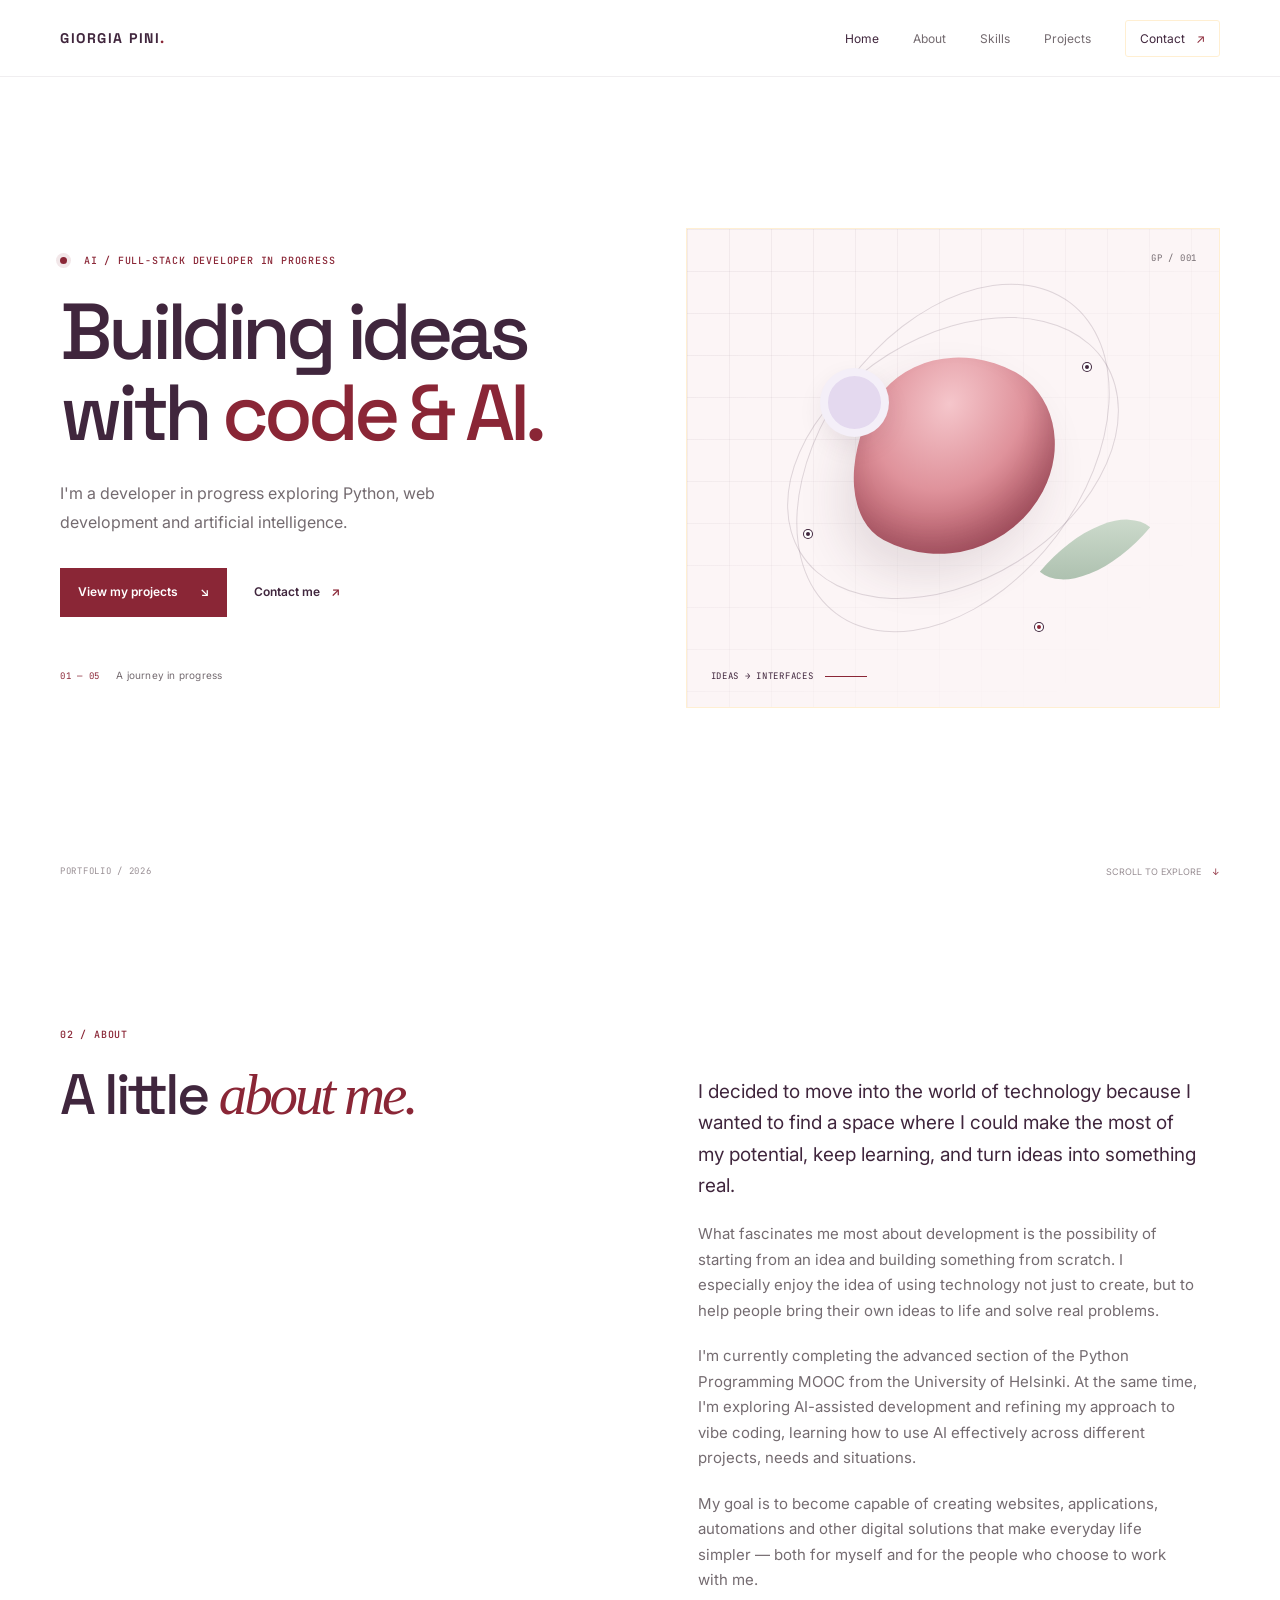
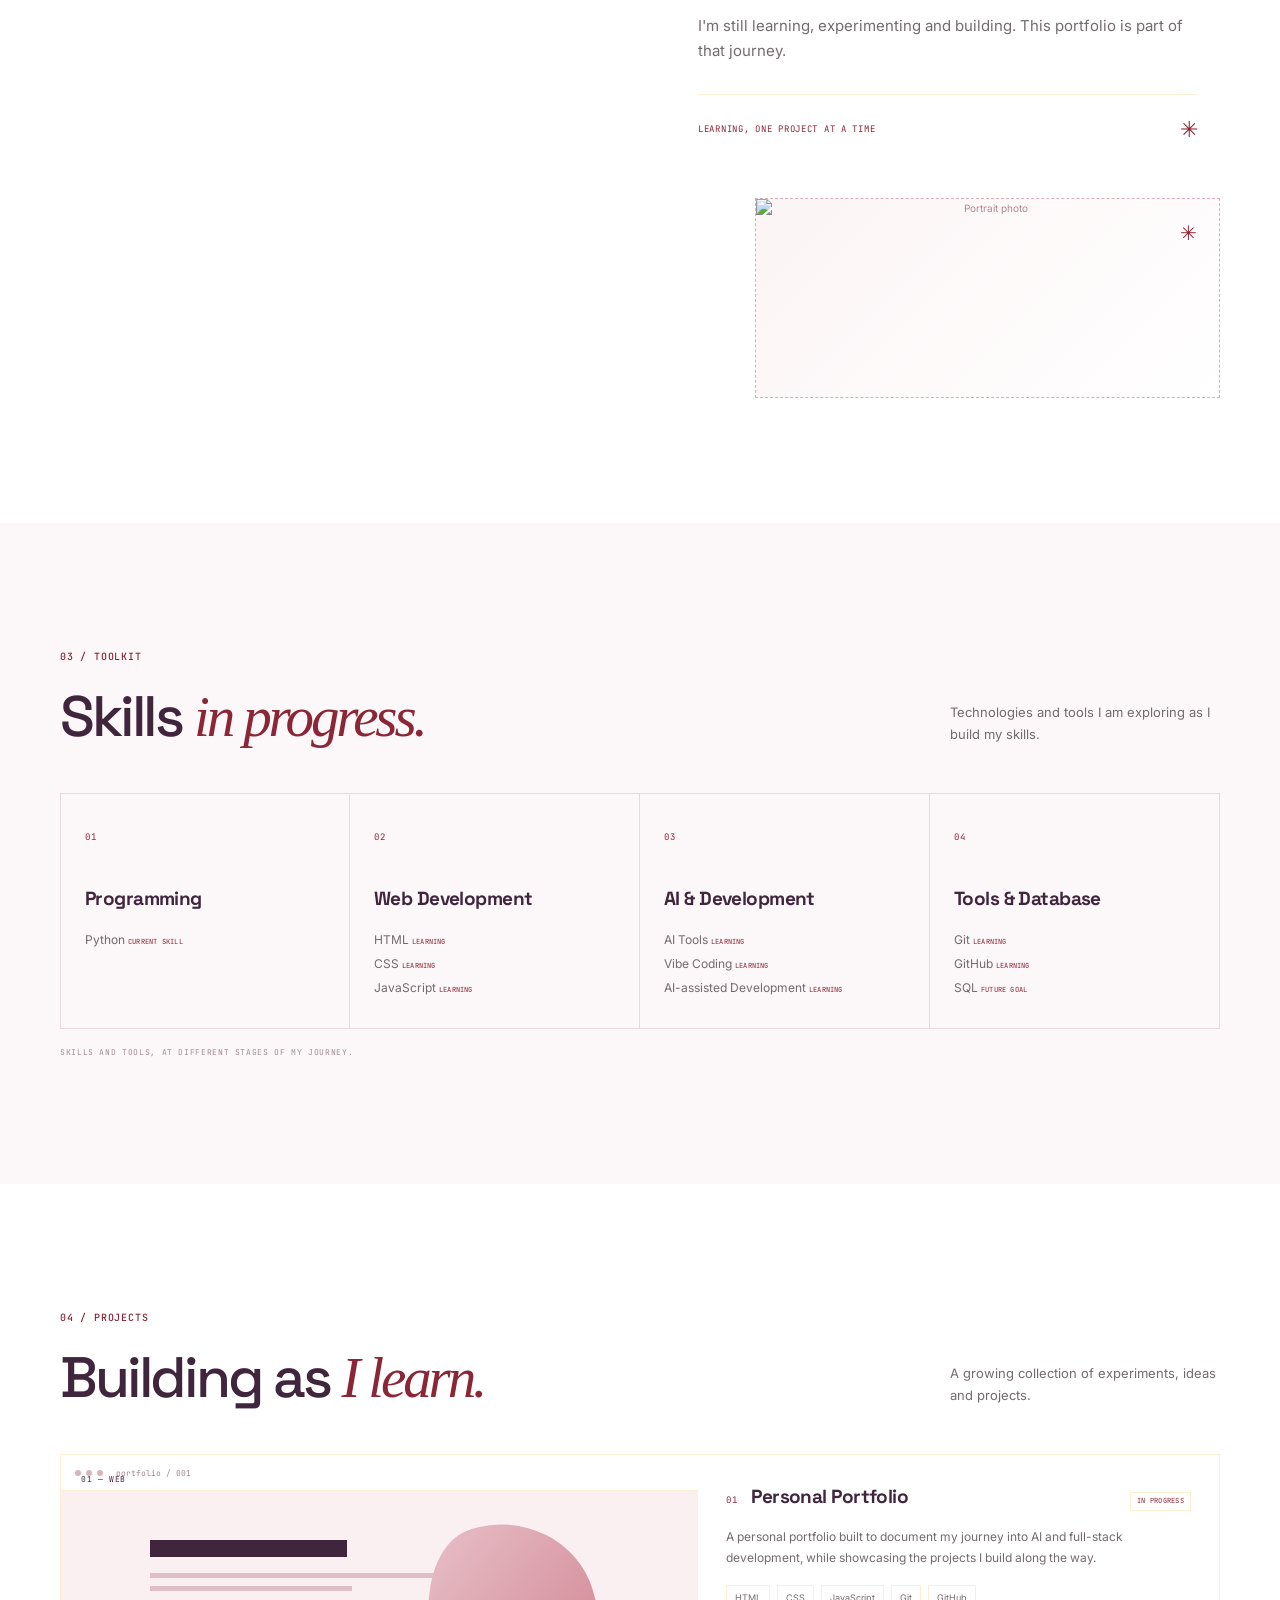
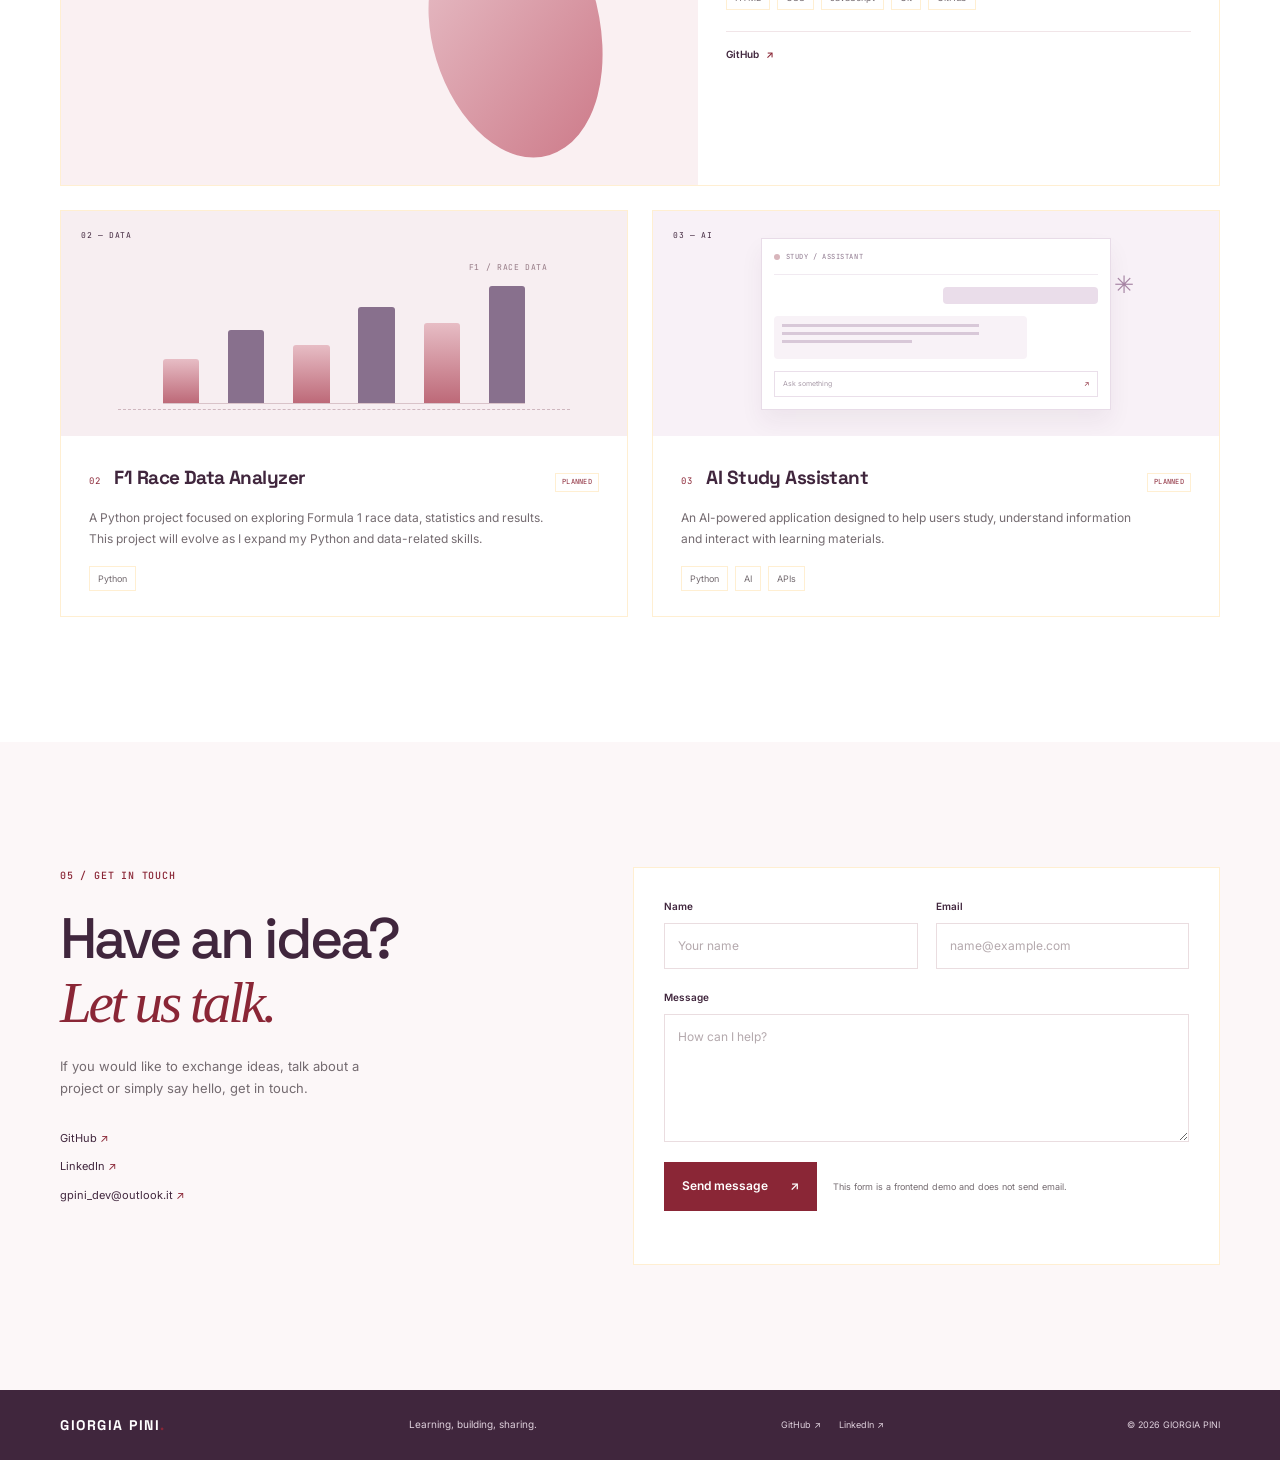
==== index.html @ e7ac7bf1 "Update portfolio links and contact information" ====
<!doctype html>
<html lang="en">
<head>
  <meta charset="utf-8">
  <meta name="viewport" content="width=device-width, initial-scale=1">
  <meta name="theme-color" content="#ffffff">
  <meta name="description" content="Personal portfolio of Giorgia Pini, AI / Full-Stack Developer in progress.">
  <title>Giorgia Pini — AI / Full-Stack Developer</title>
  <link rel="preconnect" href="https://fonts.googleapis.com">
  <link rel="preconnect" href="https://fonts.gstatic.com" crossorigin>
  <link href="https://fonts.googleapis.com/css2?family=DM+Mono:wght@400;500&family=Inter:wght@400;500;600;700&family=Space+Grotesk:wght@400;500;600;700&display=swap" rel="stylesheet">
  <link rel="stylesheet" href="css/style.css">
  <script src="js/main.js" defer></script>
</head>
<body>
  <a class="skip-link" href="#main">Skip to content</a>
  <header class="site-header">
    <nav class="nav-shell container" aria-label="Main navigation">
      <a class="brand" href="#home" aria-label="Giorgia Pini, back to Home">GIORGIA PINI<span class="brand-dot">.</span></a>
      <button class="menu-toggle" type="button" aria-expanded="false" aria-controls="nav-links" aria-label="Open menu">
        <span></span><span></span>
      </button>
      <ul class="nav-links" id="nav-links">
        <li><a href="#home">Home</a></li>
        <li><a href="#about">About</a></li>
        <li><a href="#skills">Skills</a></li>
        <li><a href="#projects">Projects</a></li>
        <li><a class="nav-contact" href="#contact">Contact <span aria-hidden="true">↗</span></a></li>
      </ul>
    </nav>
  </header>

  <main id="main">
    <section class="hero section-wrap" id="home" aria-labelledby="hero-title">
      <div class="container hero-grid">
        <div class="hero-copy reveal">
          <p class="eyebrow"><span class="status-dot"></span> AI / FULL-STACK DEVELOPER IN PROGRESS</p>
          <h1 id="hero-title">Building ideas<br>with <span>code &amp; AI.</span></h1>
          <p class="hero-intro">I&apos;m a developer in progress exploring Python, web development and artificial intelligence.</p>
          <div class="hero-actions">
            <a class="button button-primary" href="#projects">View my projects <span aria-hidden="true">↘</span></a>
            <a class="text-link" href="#contact">Contact me <span aria-hidden="true">↗</span></a>
          </div>
          <p class="hero-note"><span class="mono">01 — 05</span> A journey in progress</p>
        </div>
        <div class="hero-art reveal" aria-label="Abstract composition of organic shapes and connected lines" role="img">
          <div class="art-grid"></div>
          <div class="orbit orbit-one"></div><div class="orbit orbit-two"></div>
          <div class="orb orb-main"></div><div class="orb orb-small"></div><div class="orb orb-leaf"></div>
          <span class="art-node node-one"></span><span class="art-node node-two"></span><span class="art-node node-three"></span>
          <div class="art-caption"><span class="mono">IDEAS → INTERFACES</span><span class="caption-line"></span></div>
          <span class="art-index mono">GP / 001</span>
        </div>
      </div>
      <div class="hero-bottom container"><span class="mono">PORTFOLIO / 2026</span><a href="#about" class="scroll-cue">SCROLL TO EXPLORE <span aria-hidden="true">↓</span></a></div>
    </section>

    <section class="section about-section" id="about" aria-labelledby="about-title">
      <div class="container about-grid">
        <div class="section-heading reveal"><p class="eyebrow">02 / ABOUT</p><h2 id="about-title">A little <em>about me.</em></h2></div>
        <div class="about-content reveal">
          <p class="lead">I decided to move into the world of technology because I wanted to find a space where I could make the most of my potential, keep learning, and turn ideas into something real.</p>
          <p>What fascinates me most about development is the possibility of starting from an idea and building something from scratch. I especially enjoy the idea of using technology not just to create, but to help people bring their own ideas to life and solve real problems.</p>
          <p>I'm currently completing the advanced section of the Python Programming MOOC from the University of Helsinki. At the same time, I'm exploring AI-assisted development and refining my approach to vibe coding, learning how to use AI effectively across different projects, needs and situations.</p>
          <p>My goal is to become capable of creating websites, applications, automations and other digital solutions that make everyday life simpler — both for myself and for the people who choose to work with me.</p>
          <p>I'm still learning, experimenting and building. This portfolio is part of that journey.</p>
          <div class="about-meta"><span class="mono">LEARNING, ONE PROJECT AT A TIME</span><span class="meta-mark" aria-hidden="true">✳</span></div>
        </div>
        <div class="profile-placeholder reveal"><div class="profile-frame"><img src="assets/images/portrait.jpg" alt="Portrait photo"><span class="profile-spark" aria-hidden="true">✳</span></div></div>
      </div>
    </section>

    <section class="section skills-section" id="skills" aria-labelledby="skills-title">
      <div class="container">
        <div class="section-heading section-heading-row reveal"><div><p class="eyebrow">03 / TOOLKIT</p><h2 id="skills-title">Skills <em>in progress.</em></h2></div><p class="section-aside">Technologies and tools I am exploring as I build my skills.</p></div>
        <div class="skills-grid">
          <article class="skill-card reveal"><span class="skill-number mono">01</span><h3>Programming</h3><ul><li>Python <span class="skill-status mono">CURRENT SKILL</span></li></ul></article>
          <article class="skill-card reveal"><span class="skill-number mono">02</span><h3>Web Development</h3><ul><li>HTML <span class="skill-status mono">LEARNING</span></li><li>CSS <span class="skill-status mono">LEARNING</span></li><li>JavaScript <span class="skill-status mono">LEARNING</span></li></ul></article>
          <article class="skill-card reveal"><span class="skill-number mono">03</span><h3>AI &amp; Development</h3><ul><li>AI Tools <span class="skill-status mono">LEARNING</span></li><li>Vibe Coding <span class="skill-status mono">LEARNING</span></li><li>AI-assisted Development <span class="skill-status mono">LEARNING</span></li></ul></article>
          <article class="skill-card reveal"><span class="skill-number mono">04</span><h3>Tools &amp; Database</h3><ul><li>Git <span class="skill-status mono">LEARNING</span></li><li>GitHub <span class="skill-status mono">LEARNING</span></li><li>SQL <span class="skill-status mono">FUTURE GOAL</span></li></ul></article>
        </div>
        <p class="skills-footnote mono">SKILLS AND TOOLS, AT DIFFERENT STAGES OF MY JOURNEY.</p>
      </div>
    </section>

    <section class="section projects-section" id="projects" aria-labelledby="projects-title">
      <div class="container">
        <div class="section-heading section-heading-row reveal"><div><p class="eyebrow">04 / PROJECTS</p><h2 id="projects-title">Building as <em>I learn.</em></h2></div><p class="section-aside">A growing collection of experiments, ideas and projects.</p></div>
        <div class="projects-grid">
          <article class="project-card project-featured reveal">
            <div class="project-visual visual-portfolio" aria-hidden="true"><div class="browser-bar"><i></i><i></i><i></i><span>portfolio / 001</span></div><div class="visual-layout"><b></b><span></span><span></span><div class="visual-block"></div></div><span class="visual-tag mono">01 — WEB</span></div>
            <div class="project-info"><div class="project-title-line"><span class="project-index mono">01</span><h3>Personal Portfolio</h3><span class="project-status mono">IN PROGRESS</span></div><p>A personal portfolio built to document my journey into AI and full-stack development, while showcasing the projects I build along the way.</p><div class="tag-list"><span>HTML</span><span>CSS</span><span>JavaScript</span><span>Git</span><span>GitHub</span></div><div class="project-links"><a href="https://github.com/giorgiapini/my-portfolio" class="project-link" aria-label="GitHub Personal Portfolio">GitHub <span aria-hidden="true">↗</span></a></div></div>
          </article>
          <article class="project-card reveal">
            <div class="project-visual visual-data" aria-hidden="true"><span class="visual-tag mono">02 — DATA</span><div class="chart-label mono">F1 / RACE DATA</div><div class="chart"><i style="--h:35%"></i><i style="--h:58%"></i><i style="--h:46%"></i><i style="--h:76%"></i><i style="--h:63%"></i><i style="--h:92%"></i></div><div class="chart-baseline"></div></div>
            <div class="project-info"><div class="project-title-line"><span class="project-index mono">02</span><h3>F1 Race Data Analyzer</h3><span class="project-status mono">PLANNED</span></div><p>A Python project focused on exploring Formula 1 race data, statistics and results. This project will evolve as I expand my Python and data-related skills.</p><div class="tag-list"><span>Python</span></div></div>
          </article>
          <article class="project-card reveal">
            <div class="project-visual visual-ai" aria-hidden="true"><span class="visual-tag mono">03 — AI</span><div class="ai-window"><div class="ai-window-top"><i></i><span class="mono">STUDY / ASSISTANT</span></div><div class="ai-message message-user"></div><div class="ai-message message-bot"><b></b><span></span><span></span></div><div class="ai-input">Ask something <span>↗</span></div></div><span class="ai-spark">✳</span></div>
            <div class="project-info"><div class="project-title-line"><span class="project-index mono">03</span><h3>AI Study Assistant</h3><span class="project-status mono">PLANNED</span></div><p>An AI-powered application designed to help users study, understand information and interact with learning materials.</p><div class="tag-list"><span>Python</span><span>AI</span><span>APIs</span></div></div>
          </article>
        </div>
      </div>
    </section>

    <section class="section contact-section" id="contact" aria-labelledby="contact-title">
      <div class="container contact-grid">
        <div class="contact-copy reveal"><p class="eyebrow">05 / GET IN TOUCH</p><h2 id="contact-title">Have an idea?<br><em>Let us talk.</em></h2><p>If you would like to exchange ideas, talk about a project or simply say hello, get in touch.</p><div class="social-links"><a href="https://github.com/giorgiapini">GitHub <span aria-hidden="true">↗</span></a><a href="https://www.linkedin.com/in/giorgia-pini-b1655030b/">LinkedIn <span aria-hidden="true">↗</span></a><a href="mailto:gpini_dev@outlook.it">gpini_dev@outlook.it <span aria-hidden="true">↗</span></a></div></div>
        <form class="contact-form reveal" id="contact-form">
          <div class="form-row"><div class="form-field"><label for="name">Name</label><input id="name" name="name" type="text" autocomplete="name" placeholder="Your name" required></div><div class="form-field"><label for="email">Email</label><input id="email" name="email" type="email" autocomplete="email" placeholder="name@example.com" required></div></div>
          <div class="form-field"><label for="message">Message</label><textarea id="message" name="message" rows="5" placeholder="How can I help?" required></textarea></div>
          <div class="form-submit"><button class="button button-primary" type="submit">Send message <span aria-hidden="true">↗</span></button><p class="form-note">This form is a frontend demo and does not send email.</p></div>
          <p class="form-status" id="form-status" role="status" aria-live="polite"></p>
        </form>
      </div>
    </section>
  </main>

  <footer class="site-footer"><div class="container footer-inner"><a class="brand footer-brand" href="#home">GIORGIA PINI<span class="brand-dot">.</span></a><p>Learning, building, sharing.</p><div class="footer-links"><a href="https://github.com/giorgiapini">GitHub ↗</a><a href="https://www.linkedin.com/in/giorgia-pini-b1655030b/">LinkedIn ↗</a></div><span class="footer-copy">© <span id="year">2026</span> GIORGIA PINI</span></div></footer>
</body>
</html>
---- css/style.css ----
@import url('https://fonts.googleapis.com/css2?family=JetBrains+Mono:wght@400;500&display=swap');

:root{--white:#FFFFFF;--surface:#CDFFB9;--plum:#40263D;--ink:#29232A;--muted:#746B70;--accent:#8A2636;--accent-hover:#80464D;--border:#FFEFD2;--serif:Georgia,'Times New Roman',serif;--sans:'Inter',Arial,sans-serif;--display:'Space Grotesk',sans-serif;--mono:'JetBrains Mono','DM Mono',monospace;--container:1160px;--ease:cubic-bezier(.2,.75,.25,1)}
*{box-sizing:border-box}html{scroll-behavior:smooth;scroll-padding-top:90px}body{margin:0;background:var(--white);color:var(--ink);font-family:var(--sans);font-size:15px;line-height:1.7;-webkit-font-smoothing:antialiased}a{color:inherit;text-decoration:none}button,input,textarea{font:inherit}button,a{-webkit-tap-highlight-color:transparent}.container{width:min(var(--container),calc(100% - 64px));margin-inline:auto}.mono,.eyebrow{font-family:var(--mono);letter-spacing:.08em}.skip-link{position:fixed;z-index:1000;top:8px;left:8px;padding:10px 14px;background:var(--plum);color:white;transform:translateY(-150%)}.skip-link:focus{transform:none}:focus-visible{outline:3px solid var(--accent);outline-offset:4px}.site-header{position:sticky;z-index:20;top:0;background:rgba(255,255,255,.94);backdrop-filter:blur(14px);border-bottom:1px solid rgba(64,38,61,.08)}.nav-shell{height:76px;display:flex;align-items:center;justify-content:space-between}.brand{font:700 14px var(--display);letter-spacing:.11em;color:var(--plum)}.brand-dot{color:var(--accent)}.nav-links{display:flex;align-items:center;gap:34px;list-style:none;padding:0;margin:0}.nav-links a{font-size:12px;color:var(--muted);transition:color .2s}.nav-links a:hover,.nav-links a[aria-current=location]{color:var(--plum)}.nav-links .nav-contact{color:var(--plum);border:1px solid var(--border);padding:10px 14px;border-radius:3px}.nav-contact span{color:var(--accent);padding-left:8px}.menu-toggle{display:none;background:none;border:0;padding:10px;color:var(--plum)}.menu-toggle span{display:block;width:23px;height:1px;background:currentColor;margin:6px}
.section-wrap{padding:0}.hero{min-height:calc(100svh - 76px);position:relative;display:flex;flex-direction:column;justify-content:center;overflow:hidden}.hero-grid{display:grid;grid-template-columns:1.03fr .97fr;align-items:center;gap:5%;padding-top:52px;padding-bottom:94px}.eyebrow{font-size:10px;color:var(--accent);font-weight:500;margin:0 0 23px}.status-dot{width:7px;height:7px;border-radius:50%;background:var(--accent);display:inline-block;margin-right:10px;box-shadow:0 0 0 4px rgba(138,38,54,.11)}h1,h2,h3,p{margin-top:0}h1,h2,h3{font-family:var(--display);color:var(--plum)}h1{font-size:clamp(48px,6.2vw,80px);letter-spacing:-.065em;line-height:1.02;margin:0 0 25px;font-weight:500}h1 span{color:var(--accent)}.hero-intro{color:var(--muted);font-size:16px;line-height:1.8;max-width:430px;margin-bottom:32px}.hero-actions{display:flex;align-items:center;gap:27px}.button{border:0;display:inline-flex;align-items:center;justify-content:center;gap:22px;padding:14px 18px;font-size:12px;font-weight:600;transition:background .2s,transform .2s var(--ease),box-shadow .2s}.button-primary{background:var(--accent);color:white}.button-primary:hover{background:var(--accent-hover);transform:translateY(-2px);box-shadow:0 8px 18px rgba(128,70,77,.14)}.text-link{font-size:12px;font-weight:600;color:var(--plum)}.text-link span{color:var(--accent);padding-left:8px}.hero-note{margin:50px 0 0;font-size:10px;letter-spacing:.02em;color:var(--muted)}.hero-note .mono{font-size:9px;color:var(--accent);margin-right:13px}.hero-art{min-height:480px;position:relative;overflow:hidden;background:#fcf5f6;border:1px solid var(--border)}.art-grid{position:absolute;inset:0;background-image:linear-gradient(rgba(64,38,61,.055) 1px,transparent 1px),linear-gradient(90deg,rgba(64,38,61,.055) 1px,transparent 1px);background-size:42px 42px;mask-image:linear-gradient(135deg,black 15%,transparent 85%)}.orbit{position:absolute;border:1px solid rgba(64,38,61,.16);border-radius:50%;left:50%;top:48%;transform:translate(-50%,-50%) rotate(-32deg)}.orbit-one{width:360px;height:245px}.orbit-two{width:260px;height:390px;transform:translate(-50%,-50%) rotate(37deg)}.orb{position:absolute;border-radius:50%}.orb-main{width:190px;height:210px;left:50%;top:48%;transform:translate(-50%,-50%) rotate(28deg);border-radius:57% 43% 62% 38%/46% 44% 56% 54%;background:radial-gradient(ellipse at 35% 28%,#f5c6cb 0%,#df929b 42%,#8A2636 100%);box-shadow:inset -15px -12px 25px rgba(64,38,61,.13),0 26px 46px rgba(64,38,61,.12);animation:float 7s ease-in-out infinite}.orb-small{width:69px;height:69px;left:25%;top:29%;background:#e4d9ef;border:8px solid rgba(255,255,255,.6);box-shadow:0 10px 24px rgba(64,38,61,.08)}.orb-leaf{width:56px;height:105px;right:18%;bottom:22%;border-radius:100% 0 100% 0;transform:rotate(40deg);background:linear-gradient(140deg,#d4e3d3,#8faa94);opacity:.85}.art-node{position:absolute;width:8px;height:8px;background:var(--plum);border:2px solid #fff;border-radius:50%;box-shadow:0 0 0 1px var(--plum)}.node-one{left:22%;top:63%}.node-two{right:24%;top:28%}.node-three{right:33%;bottom:16%;background:var(--accent)}.art-caption{position:absolute;left:24px;bottom:23px;display:flex;align-items:center;gap:12px;font-size:9px;color:var(--plum)}.caption-line{display:block;width:42px;height:1px;background:var(--accent)}.art-index{position:absolute;top:22px;right:22px;font-size:9px;color:var(--muted)}.hero-bottom{position:absolute;bottom:22px;left:50%;transform:translateX(-50%);display:flex;justify-content:space-between;color:#998f94;font-size:9px}.hero-bottom .mono,.scroll-cue{font-size:9px}.scroll-cue span{color:var(--accent);padding-left:8px}
.section{padding:125px 0}.about-section{background:#fff}.about-grid{display:grid;grid-template-columns:1fr 1fr;column-gap:10%;row-gap:50px}.section-heading .eyebrow{margin-bottom:20px}.section-heading h2,.contact-copy h2{font-size:clamp(38px,4.5vw,57px);line-height:1.12;letter-spacing:-.055em;font-weight:500;margin:0}.section-heading em,.contact-copy h2 em{font-family:var(--serif);font-weight:400;color:var(--accent)}.about-content{padding-top:50px;color:var(--muted);max-width:500px}.about-content p{margin-bottom:20px}.about-content .lead{color:var(--plum);font-size:19px;line-height:1.65}.about-meta{border-top:1px solid var(--border);margin-top:30px;padding-top:16px;display:flex;align-items:center;justify-content:space-between;color:var(--accent);font-size:9px}.meta-mark{font-size:22px}.profile-placeholder{grid-column:1/-1;margin-left:auto;width:44%;max-width:465px}.profile-frame{height:200px;border:1px dashed #dcaeb8;background:linear-gradient(135deg,#fcf4f5,#fff);display:flex;align-items:center;justify-content:center;position:relative;color:#b48691;font-size:10px;line-height:1.8;text-align:center}.profile-frame img{position:absolute;inset:0;width:100%;height:100%;object-fit:cover;object-position:center 8%}.profile-spark{position:absolute;right:22px;top:16px;color:var(--accent);font-size:20px}.profile-caption{display:block;text-align:right;padding-top:9px;color:#a08e94;font-size:8px}
.skills-section{background:#fcf7f8}.section-heading-row{display:flex;justify-content:space-between;align-items:end;margin-bottom:44px}.section-aside{max-width:270px;color:var(--muted);font-size:13px;margin:0 0 4px}.skills-grid{display:grid;grid-template-columns:repeat(4,1fr);border-top:1px solid #ead9dd;border-bottom:1px solid #ead9dd}.skill-card{position:relative;min-height:225px;padding:28px 24px;border-right:1px solid #ead9dd;transition:background .25s}.skill-card:first-child{border-left:1px solid #ead9dd}.skill-card:hover{background:white}.skill-number{font-size:9px;color:var(--accent)}.skill-card h3{font-size:19px;letter-spacing:-.03em;margin:35px 0 13px}.skill-card ul{list-style:none;padding:0;margin:0;color:var(--muted);font-size:12px;line-height:2}.skills-footnote{font-size:8px;color:#a18f95;margin:17px 0 0}
.projects-section{background:#fff}.projects-grid{display:grid;grid-template-columns:1fr 1fr;gap:24px}.project-card{border:1px solid var(--border);background:#fff;transition:transform .3s var(--ease),box-shadow .3s}.project-card:hover{transform:translateY(-5px);box-shadow:0 16px 35px rgba(64,38,61,.08)}.project-featured{grid-column:1/-1;display:grid;grid-template-columns:1.1fr .9fr}.project-visual{height:225px;background:#faf0f2;position:relative;overflow:hidden}.project-featured .project-visual{height:100%;min-height:330px}.visual-tag{position:absolute;top:18px;left:20px;font-size:8px;color:var(--plum)}.browser-bar{height:36px;background:#fff;border-bottom:1px solid var(--border);display:flex;align-items:center;gap:5px;padding:0 14px}.browser-bar i,.ai-window-top i{width:6px;height:6px;background:#d8b5bb;border-radius:50%}.browser-bar span{font:8px var(--mono);color:#9e858c;margin-left:8px}.visual-layout{position:absolute;inset:65px 14% 26px;display:flex;flex-direction:column;align-items:flex-start}.visual-layout b{width:43%;height:17px;background:var(--plum);margin:20px 0 12px}.visual-layout>span{height:5px;width:62%;background:#dfbfc5;margin:4px 0}.visual-layout>span:nth-of-type(2){width:44%}.visual-block{position:absolute;right:1%;top:0;width:37%;height:100%;background:linear-gradient(145deg,#e8c1c9,#cc7887);border-radius:42% 58% 53% 47%/48% 39% 61% 52%;transform:rotate(-17deg)}.project-info{padding:26px 28px 25px}.project-title-line{display:flex;align-items:baseline;gap:14px}.project-index{font-size:9px;color:var(--accent)}.project-title-line h3{font-size:19px;margin:0;letter-spacing:-.03em}.project-info>p{font-size:12px;line-height:1.75;color:var(--muted);margin:12px 0 17px;max-width:470px}.tag-list{display:flex;gap:7px;flex-wrap:wrap}.tag-list span{border:1px solid var(--border);color:var(--muted);font-size:9px;padding:4px 8px}.project-links{display:flex;gap:22px;border-top:1px solid #f1e5e8;margin-top:21px;padding-top:14px}.project-link{font-size:10px;font-weight:600;color:var(--plum)}.project-link span{color:var(--accent);padding-left:4px}.visual-data{background:#f7eef1;padding:50px 14% 25px}.chart-label{font-size:8px;color:#947984;text-align:right}.chart{position:absolute;inset:65px 18% 32px;display:flex;align-items:flex-end;gap:8%;border-bottom:1px solid #d9c3c9}.chart i{display:block;flex:1;height:var(--h);background:linear-gradient(0deg,#bd6978,#e7bdc5);border-radius:3px 3px 0 0}.chart i:nth-child(2n){background:#88708d}.chart-baseline{position:absolute;left:10%;right:10%;bottom:26px;border-top:1px dashed #cfb7bf}.visual-ai{background:#f8f1f7;display:grid;place-items:center}.ai-window{width:62%;background:#fff;border:1px solid #e8dce8;padding:12px;box-shadow:0 12px 22px rgba(64,38,61,.06)}.ai-window-top{display:flex;align-items:center;gap:6px;padding-bottom:11px;border-bottom:1px solid #f1eaf1}.ai-window-top span{font-size:7px;color:#8e788e}.ai-message{height:17px;border-radius:4px;margin:12px 0}.message-user{width:48%;margin-left:auto;background:#eaddea}.message-bot{width:78%;height:43px;background:#f8f2f7;padding:8px}.message-bot b,.message-bot span{display:block;width:83%;height:3px;background:#d8c8d8;margin-bottom:5px}.message-bot span:last-child{width:55%}.ai-input{border:1px solid #eadfea;padding:6px 8px;font-size:7px;color:#aa9daa}.ai-input span{float:right;color:var(--accent)}.ai-spark{position:absolute;right:15%;top:24%;font-size:24px;color:#a684a3}
.contact-section{background:#fcf7f8}.contact-grid{display:grid;grid-template-columns:.85fr 1.15fr;gap:12%;align-items:start}.contact-copy h2{margin-bottom:20px}.contact-copy>p:not(.eyebrow){color:var(--muted);max-width:340px;font-size:13px}.social-links{display:flex;flex-direction:column;align-items:flex-start;gap:10px;margin-top:30px}.social-links a,.footer-links a{font-size:11px;color:var(--plum)}.social-links span{color:var(--accent)}.contact-form{padding:30px;background:#fff;border:1px solid var(--border)}.form-row{display:grid;grid-template-columns:1fr 1fr;gap:18px}.form-field{display:flex;flex-direction:column;margin-bottom:20px}.form-field label{font-size:10px;font-weight:600;color:var(--plum);margin-bottom:8px}.form-field input,.form-field textarea{width:100%;border:1px solid #eadde0;background:#fff;padding:12px 13px;color:var(--ink);font-size:12px;resize:vertical;transition:border-color .2s}.form-field input::placeholder,.form-field textarea::placeholder{color:#b4a9ad}.form-field input:focus,.form-field textarea:focus{outline:0;border-color:var(--accent)}.form-submit{display:flex;align-items:center;gap:16px;flex-wrap:wrap}.form-note{font-size:9px;color:var(--muted);margin:0}.form-status{font-size:11px;color:var(--plum);margin:12px 0 0;min-height:1em}.site-footer{background:#40263D;color:#fff;padding:26px 0}.footer-inner{display:flex;align-items:center;justify-content:space-between;gap:20px}.footer-brand{color:white}.footer-inner p{font-size:10px;color:#ded0dc;margin:0}.footer-links{display:flex;gap:18px}.footer-links a,.footer-copy{font-size:9px;color:#ded0dc}.reveal{opacity:0;transform:translateY(18px);transition:opacity .7s var(--ease),transform .7s var(--ease)}.reveal.is-visible{opacity:1;transform:translateY(0)}
.project-status{flex-shrink:0;margin-left:auto;border:1px solid var(--border);padding:3px 6px;color:var(--accent);font-size:7px;line-height:1.5;letter-spacing:.04em}.skill-status{font-size:7px;letter-spacing:.03em;color:var(--accent);white-space:nowrap}
@keyframes float{0%,100%{transform:translate(-50%,-50%) rotate(28deg)}50%{transform:translate(-50%,calc(-50% - 10px)) rotate(32deg)}}
@media(max-width:900px){.container{width:min(100% - 48px,var(--container))}.hero-grid{gap:3%}.hero-art{min-height:400px}.orbit-one{width:290px;height:205px}.orbit-two{height:320px}.orb-main{width:155px;height:175px}.section{padding:100px 0}.skills-grid{grid-template-columns:repeat(2,1fr)}.skill-card:nth-child(3){border-left:1px solid #ead9dd}.skill-card:nth-child(-n+2){border-bottom:1px solid #ead9dd}.contact-grid{gap:7%}}
@media(max-width:680px){html{scroll-padding-top:72px}.container{width:calc(100% - 40px)}.nav-shell{height:68px}.menu-toggle{display:block;z-index:2;cursor:pointer}.menu-toggle span{transition:transform .2s}.menu-toggle[aria-expanded=true] span:first-child{transform:translateY(3.5px) rotate(45deg)}.menu-toggle[aria-expanded=true] span:last-child{transform:translateY(-3.5px) rotate(-45deg)}.nav-links{position:absolute;top:67px;left:0;right:0;padding:12px 20px 22px;background:#fff;border-bottom:1px solid var(--border);display:flex;align-items:stretch;flex-direction:column;gap:0;visibility:hidden;opacity:0;transform:translateY(-8px);transition:opacity .2s,transform .2s,visibility .2s}.nav-links.is-open{visibility:visible;opacity:1;transform:none}.nav-links li a{display:block;padding:12px 4px;font-size:13px}.nav-links .nav-contact{display:inline-block;padding:10px 13px;margin-top:6px}.hero{min-height:auto}.hero-grid{grid-template-columns:1fr;padding-top:74px;padding-bottom:84px;gap:42px}.hero-copy{order:0}h1{font-size:clamp(45px,12vw,64px);line-height:1.02}.hero-intro{font-size:14px;max-width:370px}.hero-actions{gap:18px}.button{padding:13px 14px;gap:13px;font-size:11px}.hero-note{margin-top:32px}.hero-art{min-height:310px}.orbit-one{width:260px;height:175px}.orbit-two{height:270px}.orb-main{width:130px;height:145px}.orb-small{width:52px;height:52px}.orb-leaf{width:42px;height:80px}.hero-bottom{bottom:18px}.hero-bottom .mono{display:none}.hero-bottom{justify-content:flex-end}.section{padding:78px 0}.about-grid{grid-template-columns:1fr;row-gap:20px}.section-heading h2,.contact-copy h2{font-size:41px}.about-content{padding-top:5px}.about-content .lead{font-size:17px}.profile-placeholder{grid-column:auto;width:100%;max-width:none;margin:12px 0 0}.profile-frame{height:155px}.section-heading-row{display:block;margin-bottom:30px}.section-aside{margin-top:16px;max-width:340px}.skills-grid{grid-template-columns:1fr 1fr}.skill-card{padding:22px 16px;min-height:190px}.skill-card h3{font-size:17px;margin-top:30px}.skill-card ul{font-size:11px}.skills-footnote{line-height:1.7}.projects-grid{grid-template-columns:1fr;gap:17px}.project-featured{grid-column:auto;display:block}.project-featured .project-visual{min-height:235px;height:235px}.project-info{padding:21px 20px}.project-title-line h3{font-size:17px}.project-visual{height:205px}.contact-grid{grid-template-columns:1fr;gap:32px}.contact-copy>p:not(.eyebrow){max-width:400px}.social-links{flex-direction:row;flex-wrap:wrap;gap:16px}.contact-form{padding:22px 18px}.form-row{grid-template-columns:1fr;gap:0}.footer-inner{display:grid;grid-template-columns:1fr 1fr;gap:12px}.footer-inner p{grid-column:1/-1;grid-row:2}.footer-links{justify-content:flex-end}.footer-copy{grid-column:1/-1}.reveal{transform:translateY(12px)}}
@media(max-width:380px){.container{width:calc(100% - 32px)}.hero-actions{align-items:flex-start;flex-direction:column}.hero-art{min-height:270px}.section-heading h2,.contact-copy h2{font-size:36px}.skill-card{padding:18px 12px}.project-title-line{gap:9px}.project-title-line h3{font-size:15px}}
@media(prefers-reduced-motion:reduce){*,*::before,*::after{scroll-behavior:auto!important;animation-duration:.01ms!important;animation-iteration-count:1!important;transition-duration:.01ms!important}.reveal{opacity:1;transform:none}}
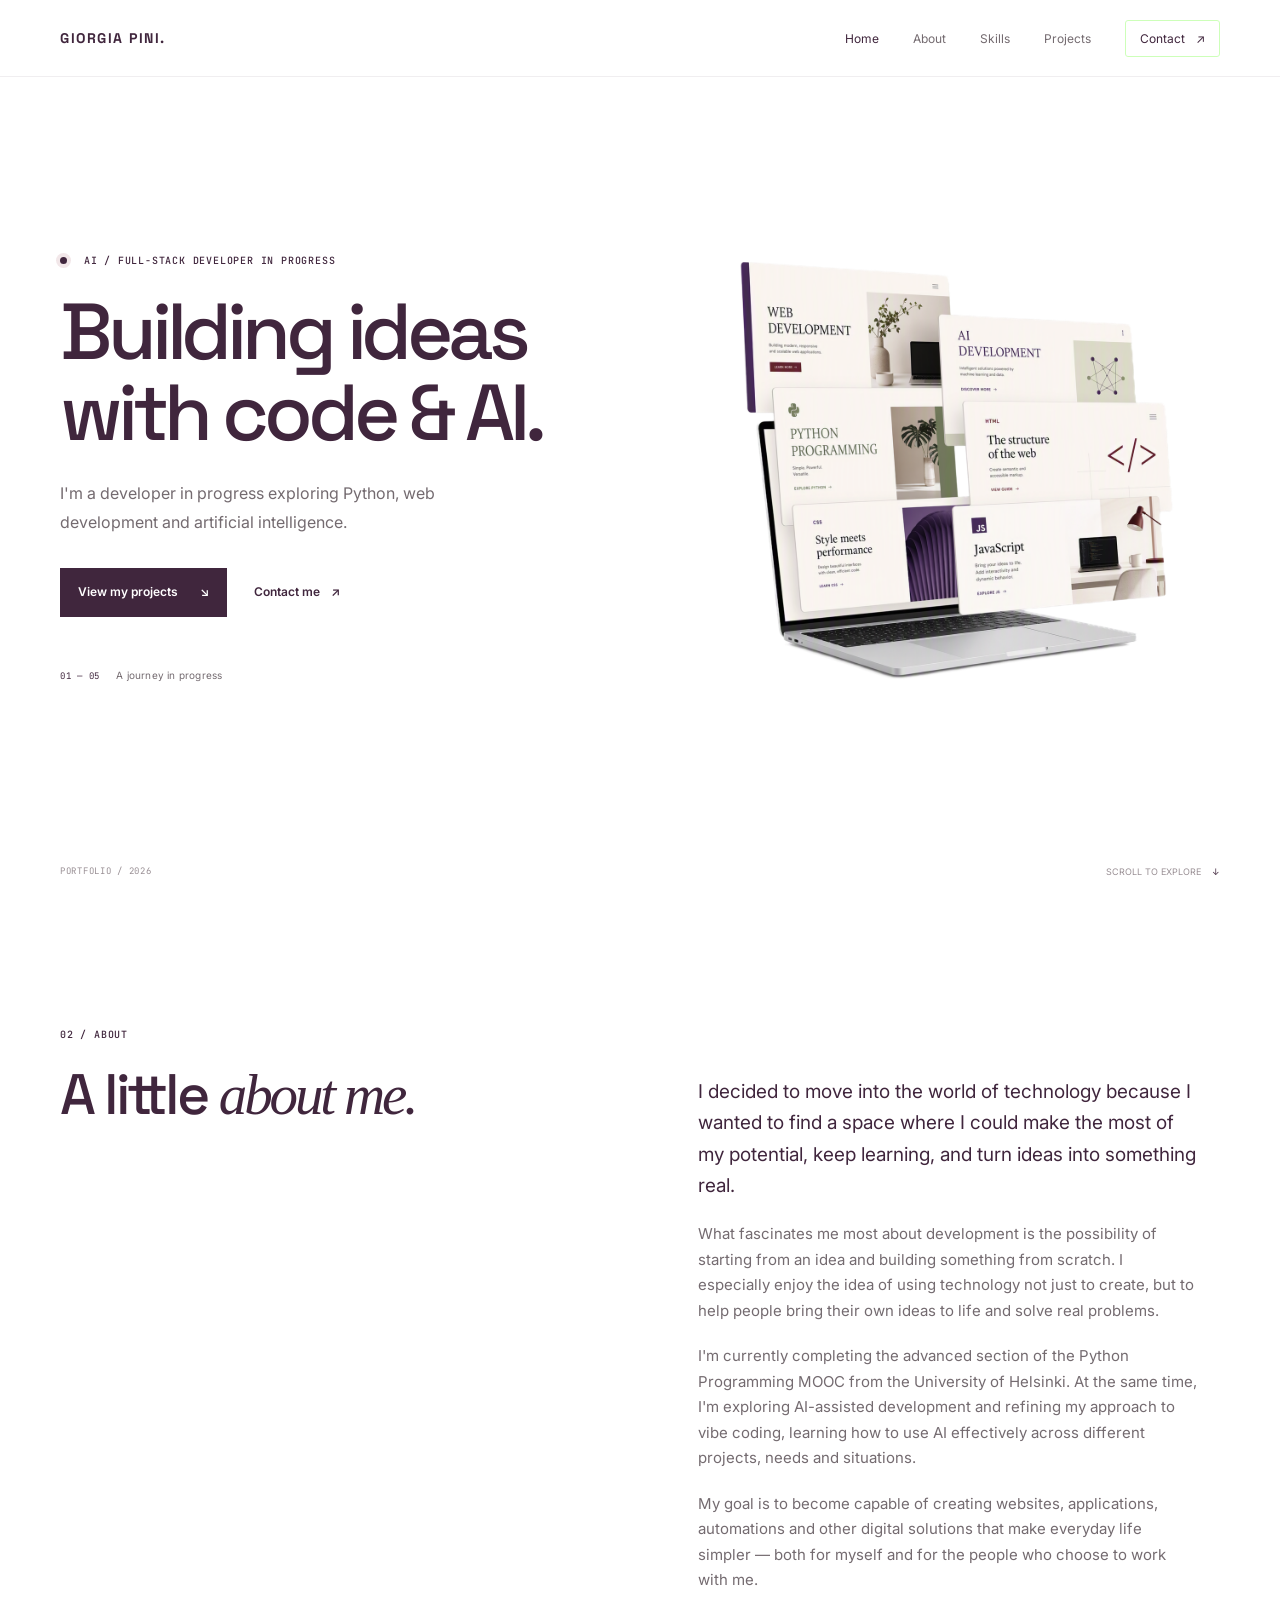
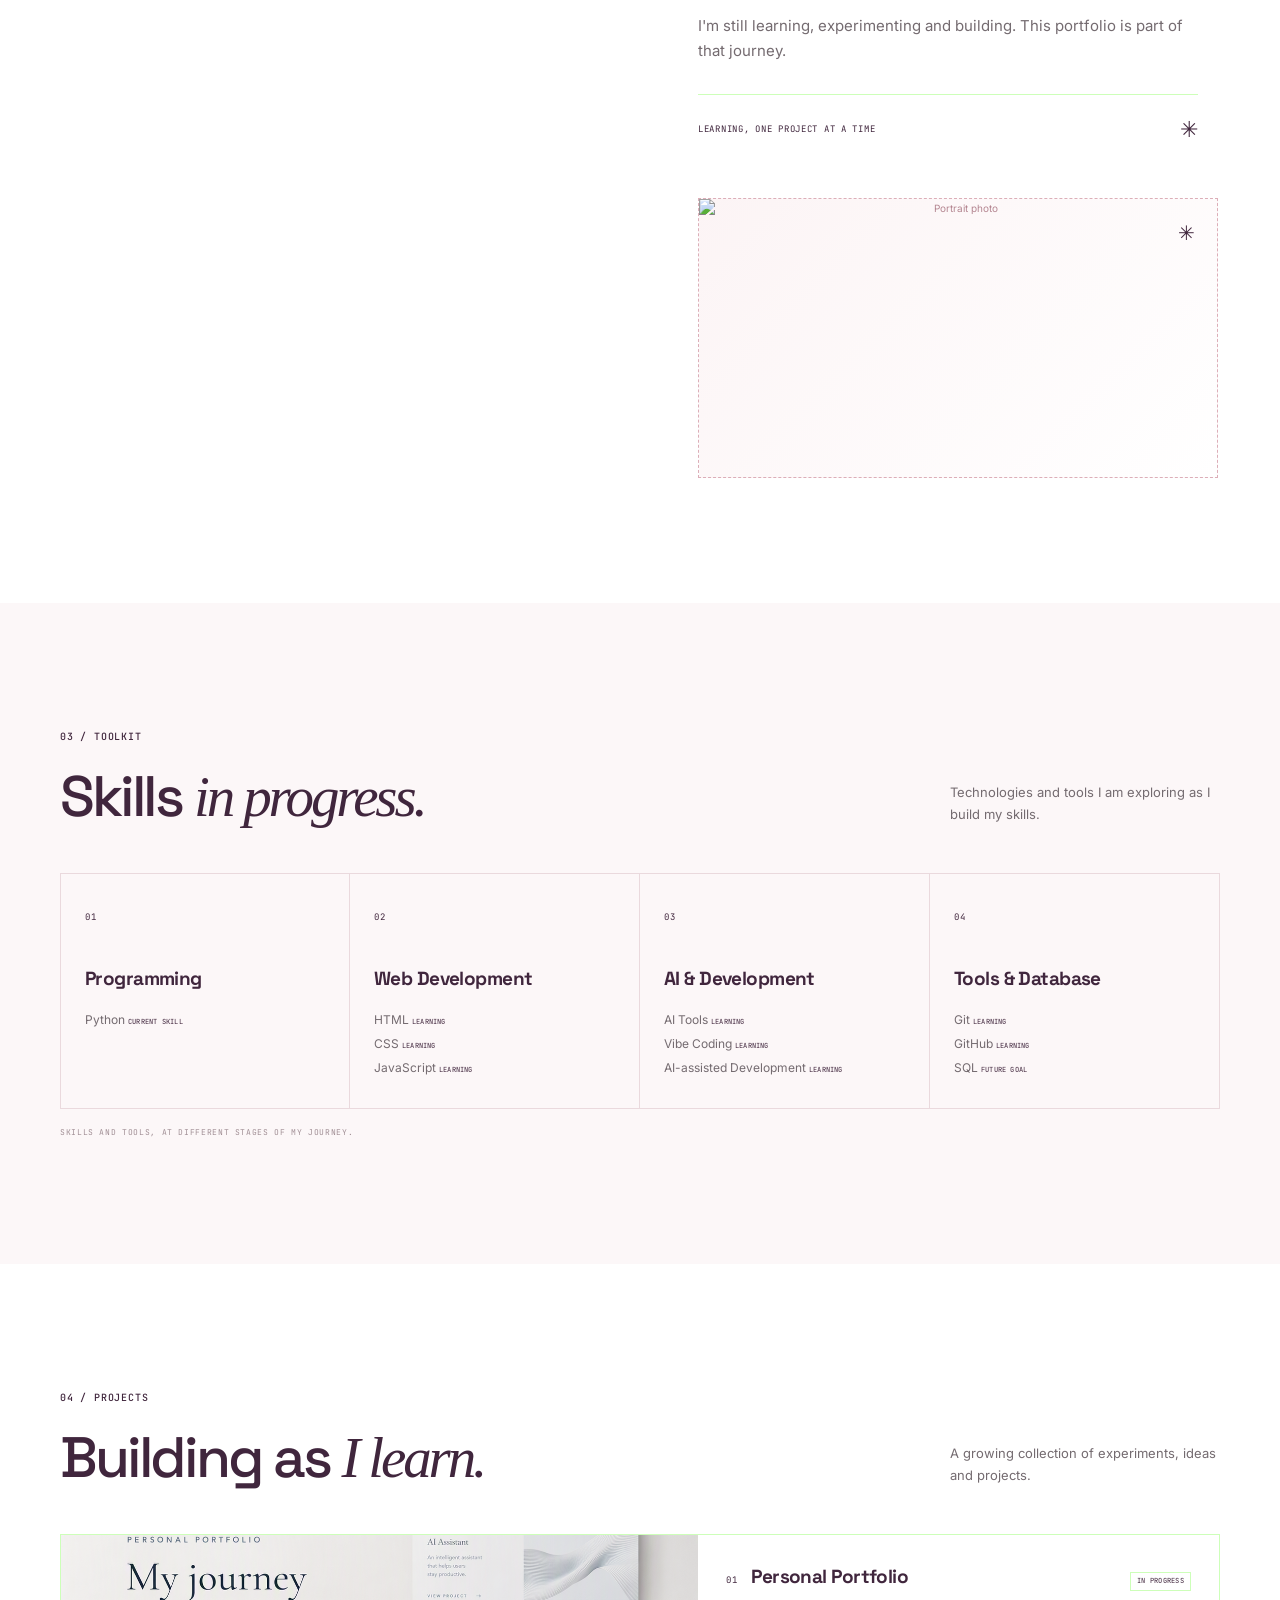
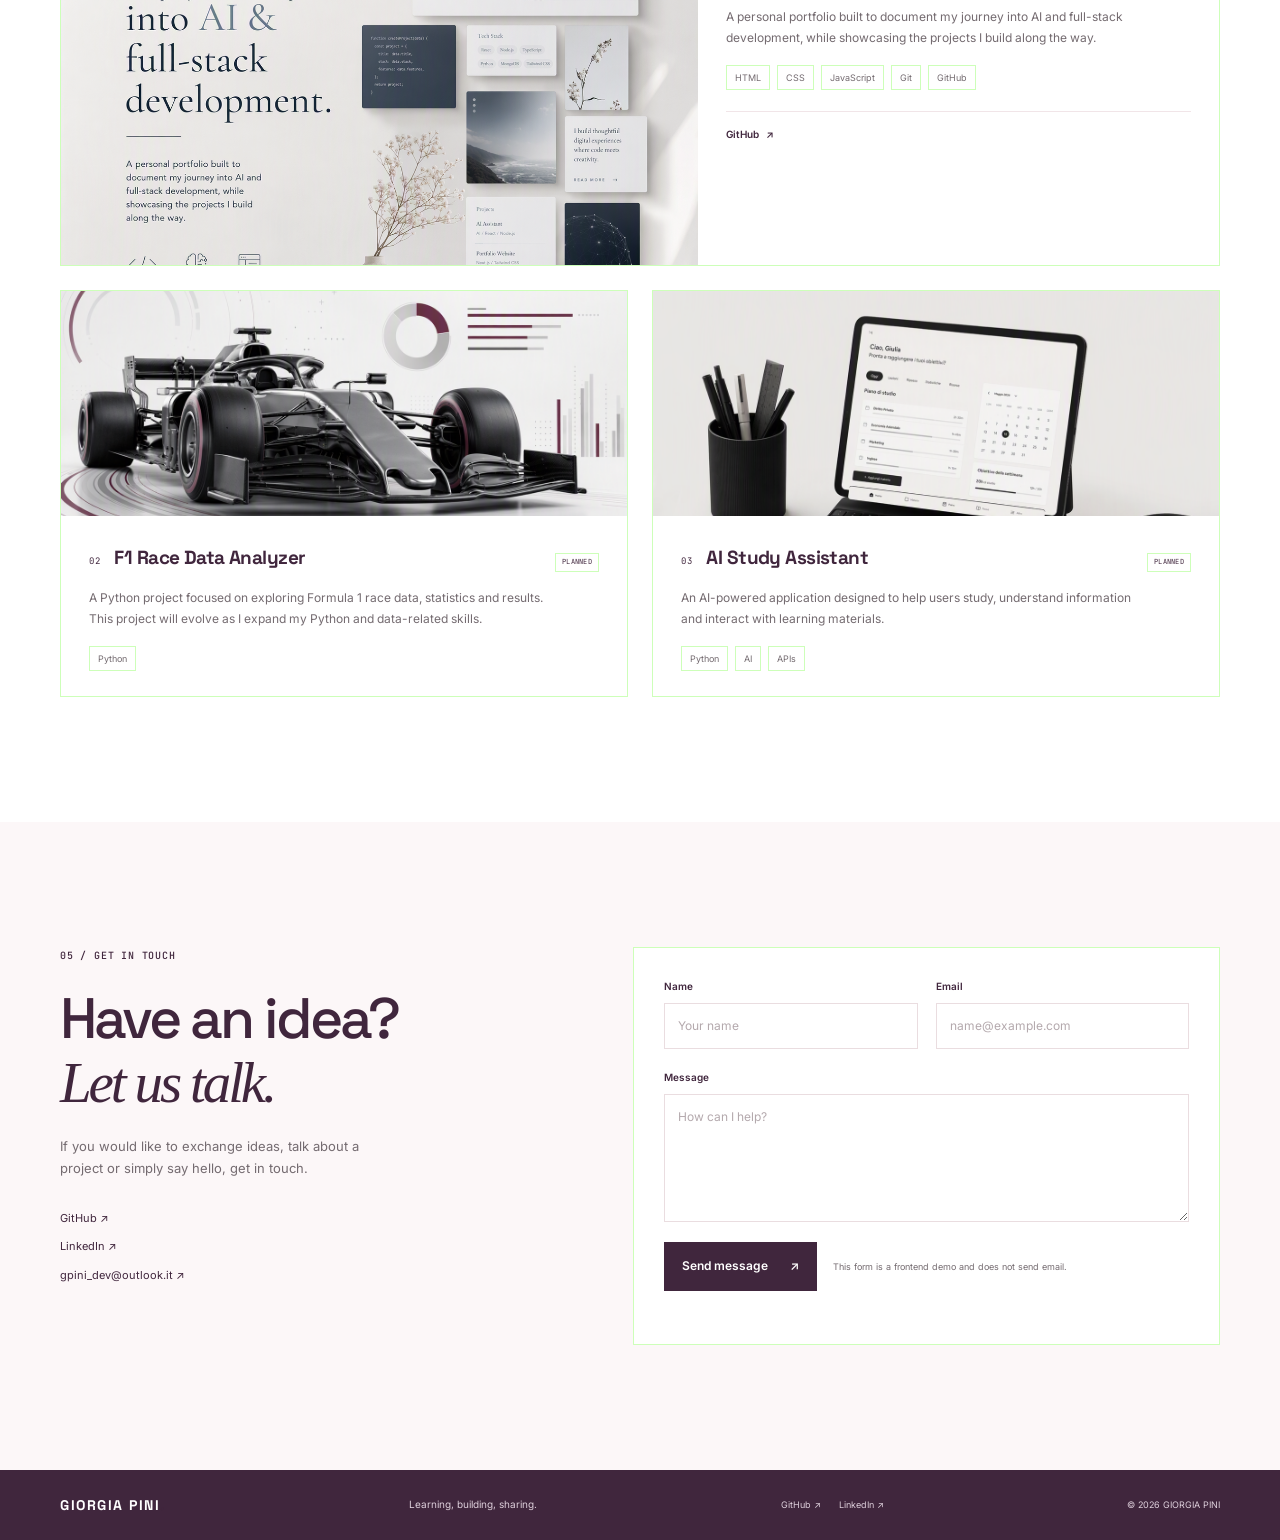
==== commit 01efd101: "Add pictures and adjust size" ====
--- a/index.html
+++ b/index.html
@@ -43,13 +43,8 @@
           </div>
           <p class="hero-note"><span class="mono">01 — 05</span> A journey in progress</p>
         </div>
-        <div class="hero-art reveal" aria-label="Abstract composition of organic shapes and connected lines" role="img">
-          <div class="art-grid"></div>
-          <div class="orbit orbit-one"></div><div class="orbit orbit-two"></div>
-          <div class="orb orb-main"></div><div class="orb orb-small"></div><div class="orb orb-leaf"></div>
-          <span class="art-node node-one"></span><span class="art-node node-two"></span><span class="art-node node-three"></span>
-          <div class="art-caption"><span class="mono">IDEAS → INTERFACES</span><span class="caption-line"></span></div>
-          <span class="art-index mono">GP / 001</span>
+        <div class="hero-art reveal">
+          <img src="assets/images/hero-editorial.png" alt="Editorial collage of web development, AI, Python, HTML, CSS, and JavaScript displayed on a laptop">
         </div>
       </div>
       <div class="hero-bottom container"><span class="mono">PORTFOLIO / 2026</span><a href="#about" class="scroll-cue">SCROLL TO EXPLORE <span aria-hidden="true">↓</span></a></div>
@@ -88,15 +83,15 @@
         <div class="section-heading section-heading-row reveal"><div><p class="eyebrow">04 / PROJECTS</p><h2 id="projects-title">Building as <em>I learn.</em></h2></div><p class="section-aside">A growing collection of experiments, ideas and projects.</p></div>
         <div class="projects-grid">
           <article class="project-card project-featured reveal">
-            <div class="project-visual visual-portfolio" aria-hidden="true"><div class="browser-bar"><i></i><i></i><i></i><span>portfolio / 001</span></div><div class="visual-layout"><b></b><span></span><span></span><div class="visual-block"></div></div><span class="visual-tag mono">01 — WEB</span></div>
+            <div class="project-visual visual-portfolio"><img src="assets/images/personal-portfolio.png" alt="Personal Portfolio project preview"></div>
             <div class="project-info"><div class="project-title-line"><span class="project-index mono">01</span><h3>Personal Portfolio</h3><span class="project-status mono">IN PROGRESS</span></div><p>A personal portfolio built to document my journey into AI and full-stack development, while showcasing the projects I build along the way.</p><div class="tag-list"><span>HTML</span><span>CSS</span><span>JavaScript</span><span>Git</span><span>GitHub</span></div><div class="project-links"><a href="https://github.com/giorgiapini/my-portfolio" class="project-link" aria-label="GitHub Personal Portfolio">GitHub <span aria-hidden="true">↗</span></a></div></div>
           </article>
           <article class="project-card reveal">
-            <div class="project-visual visual-data" aria-hidden="true"><span class="visual-tag mono">02 — DATA</span><div class="chart-label mono">F1 / RACE DATA</div><div class="chart"><i style="--h:35%"></i><i style="--h:58%"></i><i style="--h:46%"></i><i style="--h:76%"></i><i style="--h:63%"></i><i style="--h:92%"></i></div><div class="chart-baseline"></div></div>
+            <div class="project-visual visual-data"><img src="assets/images/F1.png" alt="F1 Race Data Analyzer project preview"></div>
             <div class="project-info"><div class="project-title-line"><span class="project-index mono">02</span><h3>F1 Race Data Analyzer</h3><span class="project-status mono">PLANNED</span></div><p>A Python project focused on exploring Formula 1 race data, statistics and results. This project will evolve as I expand my Python and data-related skills.</p><div class="tag-list"><span>Python</span></div></div>
           </article>
           <article class="project-card reveal">
-            <div class="project-visual visual-ai" aria-hidden="true"><span class="visual-tag mono">03 — AI</span><div class="ai-window"><div class="ai-window-top"><i></i><span class="mono">STUDY / ASSISTANT</span></div><div class="ai-message message-user"></div><div class="ai-message message-bot"><b></b><span></span><span></span></div><div class="ai-input">Ask something <span>↗</span></div></div><span class="ai-spark">✳</span></div>
+            <div class="project-visual visual-ai"><img src="assets/images/ai-study-assistant.png" alt="AI Study Assistant project preview"></div>
             <div class="project-info"><div class="project-title-line"><span class="project-index mono">03</span><h3>AI Study Assistant</h3><span class="project-status mono">PLANNED</span></div><p>An AI-powered application designed to help users study, understand information and interact with learning materials.</p><div class="tag-list"><span>Python</span><span>AI</span><span>APIs</span></div></div>
           </article>
         </div>
--- a/css/style.css
+++ b/css/style.css
@@ -1,15 +1,15 @@
 @import url('https://fonts.googleapis.com/css2?family=JetBrains+Mono:wght@400;500&display=swap');
 
-:root{--white:#FFFFFF;--surface:#CDFFB9;--plum:#40263D;--ink:#29232A;--muted:#746B70;--accent:#8A2636;--accent-hover:#80464D;--border:#FFEFD2;--serif:Georgia,'Times New Roman',serif;--sans:'Inter',Arial,sans-serif;--display:'Space Grotesk',sans-serif;--mono:'JetBrains Mono','DM Mono',monospace;--container:1160px;--ease:cubic-bezier(.2,.75,.25,1)}
+:root{--white:#FFFFFF;--surface:#CDFFB9;--plum:#40263D;--ink:#29232A;--muted:#746B70;--accent:#40263D;--accent-hover:#80464D;--border:#CDFFB9;--serif:Georgia,'Times New Roman',serif;--sans:'Inter',Arial,sans-serif;--display:'Space Grotesk',sans-serif;--mono:'JetBrains Mono','DM Mono',monospace;--container:1160px;--ease:cubic-bezier(.2,.75,.25,1)}
 *{box-sizing:border-box}html{scroll-behavior:smooth;scroll-padding-top:90px}body{margin:0;background:var(--white);color:var(--ink);font-family:var(--sans);font-size:15px;line-height:1.7;-webkit-font-smoothing:antialiased}a{color:inherit;text-decoration:none}button,input,textarea{font:inherit}button,a{-webkit-tap-highlight-color:transparent}.container{width:min(var(--container),calc(100% - 64px));margin-inline:auto}.mono,.eyebrow{font-family:var(--mono);letter-spacing:.08em}.skip-link{position:fixed;z-index:1000;top:8px;left:8px;padding:10px 14px;background:var(--plum);color:white;transform:translateY(-150%)}.skip-link:focus{transform:none}:focus-visible{outline:3px solid var(--accent);outline-offset:4px}.site-header{position:sticky;z-index:20;top:0;background:rgba(255,255,255,.94);backdrop-filter:blur(14px);border-bottom:1px solid rgba(64,38,61,.08)}.nav-shell{height:76px;display:flex;align-items:center;justify-content:space-between}.brand{font:700 14px var(--display);letter-spacing:.11em;color:var(--plum)}.brand-dot{color:var(--accent)}.nav-links{display:flex;align-items:center;gap:34px;list-style:none;padding:0;margin:0}.nav-links a{font-size:12px;color:var(--muted);transition:color .2s}.nav-links a:hover,.nav-links a[aria-current=location]{color:var(--plum)}.nav-links .nav-contact{color:var(--plum);border:1px solid var(--border);padding:10px 14px;border-radius:3px}.nav-contact span{color:var(--accent);padding-left:8px}.menu-toggle{display:none;background:none;border:0;padding:10px;color:var(--plum)}.menu-toggle span{display:block;width:23px;height:1px;background:currentColor;margin:6px}
-.section-wrap{padding:0}.hero{min-height:calc(100svh - 76px);position:relative;display:flex;flex-direction:column;justify-content:center;overflow:hidden}.hero-grid{display:grid;grid-template-columns:1.03fr .97fr;align-items:center;gap:5%;padding-top:52px;padding-bottom:94px}.eyebrow{font-size:10px;color:var(--accent);font-weight:500;margin:0 0 23px}.status-dot{width:7px;height:7px;border-radius:50%;background:var(--accent);display:inline-block;margin-right:10px;box-shadow:0 0 0 4px rgba(138,38,54,.11)}h1,h2,h3,p{margin-top:0}h1,h2,h3{font-family:var(--display);color:var(--plum)}h1{font-size:clamp(48px,6.2vw,80px);letter-spacing:-.065em;line-height:1.02;margin:0 0 25px;font-weight:500}h1 span{color:var(--accent)}.hero-intro{color:var(--muted);font-size:16px;line-height:1.8;max-width:430px;margin-bottom:32px}.hero-actions{display:flex;align-items:center;gap:27px}.button{border:0;display:inline-flex;align-items:center;justify-content:center;gap:22px;padding:14px 18px;font-size:12px;font-weight:600;transition:background .2s,transform .2s var(--ease),box-shadow .2s}.button-primary{background:var(--accent);color:white}.button-primary:hover{background:var(--accent-hover);transform:translateY(-2px);box-shadow:0 8px 18px rgba(128,70,77,.14)}.text-link{font-size:12px;font-weight:600;color:var(--plum)}.text-link span{color:var(--accent);padding-left:8px}.hero-note{margin:50px 0 0;font-size:10px;letter-spacing:.02em;color:var(--muted)}.hero-note .mono{font-size:9px;color:var(--accent);margin-right:13px}.hero-art{min-height:480px;position:relative;overflow:hidden;background:#fcf5f6;border:1px solid var(--border)}.art-grid{position:absolute;inset:0;background-image:linear-gradient(rgba(64,38,61,.055) 1px,transparent 1px),linear-gradient(90deg,rgba(64,38,61,.055) 1px,transparent 1px);background-size:42px 42px;mask-image:linear-gradient(135deg,black 15%,transparent 85%)}.orbit{position:absolute;border:1px solid rgba(64,38,61,.16);border-radius:50%;left:50%;top:48%;transform:translate(-50%,-50%) rotate(-32deg)}.orbit-one{width:360px;height:245px}.orbit-two{width:260px;height:390px;transform:translate(-50%,-50%) rotate(37deg)}.orb{position:absolute;border-radius:50%}.orb-main{width:190px;height:210px;left:50%;top:48%;transform:translate(-50%,-50%) rotate(28deg);border-radius:57% 43% 62% 38%/46% 44% 56% 54%;background:radial-gradient(ellipse at 35% 28%,#f5c6cb 0%,#df929b 42%,#8A2636 100%);box-shadow:inset -15px -12px 25px rgba(64,38,61,.13),0 26px 46px rgba(64,38,61,.12);animation:float 7s ease-in-out infinite}.orb-small{width:69px;height:69px;left:25%;top:29%;background:#e4d9ef;border:8px solid rgba(255,255,255,.6);box-shadow:0 10px 24px rgba(64,38,61,.08)}.orb-leaf{width:56px;height:105px;right:18%;bottom:22%;border-radius:100% 0 100% 0;transform:rotate(40deg);background:linear-gradient(140deg,#d4e3d3,#8faa94);opacity:.85}.art-node{position:absolute;width:8px;height:8px;background:var(--plum);border:2px solid #fff;border-radius:50%;box-shadow:0 0 0 1px var(--plum)}.node-one{left:22%;top:63%}.node-two{right:24%;top:28%}.node-three{right:33%;bottom:16%;background:var(--accent)}.art-caption{position:absolute;left:24px;bottom:23px;display:flex;align-items:center;gap:12px;font-size:9px;color:var(--plum)}.caption-line{display:block;width:42px;height:1px;background:var(--accent)}.art-index{position:absolute;top:22px;right:22px;font-size:9px;color:var(--muted)}.hero-bottom{position:absolute;bottom:22px;left:50%;transform:translateX(-50%);display:flex;justify-content:space-between;color:#998f94;font-size:9px}.hero-bottom .mono,.scroll-cue{font-size:9px}.scroll-cue span{color:var(--accent);padding-left:8px}
-.section{padding:125px 0}.about-section{background:#fff}.about-grid{display:grid;grid-template-columns:1fr 1fr;column-gap:10%;row-gap:50px}.section-heading .eyebrow{margin-bottom:20px}.section-heading h2,.contact-copy h2{font-size:clamp(38px,4.5vw,57px);line-height:1.12;letter-spacing:-.055em;font-weight:500;margin:0}.section-heading em,.contact-copy h2 em{font-family:var(--serif);font-weight:400;color:var(--accent)}.about-content{padding-top:50px;color:var(--muted);max-width:500px}.about-content p{margin-bottom:20px}.about-content .lead{color:var(--plum);font-size:19px;line-height:1.65}.about-meta{border-top:1px solid var(--border);margin-top:30px;padding-top:16px;display:flex;align-items:center;justify-content:space-between;color:var(--accent);font-size:9px}.meta-mark{font-size:22px}.profile-placeholder{grid-column:1/-1;margin-left:auto;width:44%;max-width:465px}.profile-frame{height:200px;border:1px dashed #dcaeb8;background:linear-gradient(135deg,#fcf4f5,#fff);display:flex;align-items:center;justify-content:center;position:relative;color:#b48691;font-size:10px;line-height:1.8;text-align:center}.profile-frame img{position:absolute;inset:0;width:100%;height:100%;object-fit:cover;object-position:center 8%}.profile-spark{position:absolute;right:22px;top:16px;color:var(--accent);font-size:20px}.profile-caption{display:block;text-align:right;padding-top:9px;color:#a08e94;font-size:8px}
+.section-wrap{padding:0}.hero{min-height:calc(100svh - 76px);position:relative;display:flex;flex-direction:column;justify-content:center;overflow:hidden}.hero-grid{display:grid;grid-template-columns:1.03fr .97fr;align-items:center;gap:5%;padding-top:52px;padding-bottom:94px}.eyebrow{font-size:10px;color:var(--accent);font-weight:500;margin:0 0 23px}.status-dot{width:7px;height:7px;border-radius:50%;background:var(--accent);display:inline-block;margin-right:10px;box-shadow:0 0 0 4px rgba(138,38,54,.11)}h1,h2,h3,p{margin-top:0}h1,h2,h3{font-family:var(--display);color:var(--plum)}h1{font-size:clamp(48px,6.2vw,80px);letter-spacing:-.065em;line-height:1.02;margin:0 0 25px;font-weight:500}h1 span{color:var(--accent)}.hero-intro{color:var(--muted);font-size:16px;line-height:1.8;max-width:430px;margin-bottom:32px}.hero-actions{display:flex;align-items:center;gap:27px}.button{border:0;display:inline-flex;align-items:center;justify-content:center;gap:22px;padding:14px 18px;font-size:12px;font-weight:600;transition:background .2s,transform .2s var(--ease),box-shadow .2s}.button-primary{background:var(--accent);color:white}.button-primary:hover{background:var(--accent-hover);transform:translateY(-2px);box-shadow:0 8px 18px rgba(128,70,77,.14)}.text-link{font-size:12px;font-weight:600;color:var(--plum)}.text-link span{color:var(--accent);padding-left:8px}.hero-note{margin:50px 0 0;font-size:10px;letter-spacing:.02em;color:var(--muted)}.hero-note .mono{font-size:9px;color:var(--accent);margin-right:13px}.hero-art{min-height:480px;position:relative;overflow:hidden}.hero-art img{position:absolute;inset:0;width:100%;height:100%;object-fit:cover;object-position:center}.art-grid{position:absolute;inset:0;background-image:linear-gradient(rgba(64,38,61,.055) 1px,transparent 1px),linear-gradient(90deg,rgba(64,38,61,.055) 1px,transparent 1px);background-size:42px 42px;mask-image:linear-gradient(135deg,black 15%,transparent 85%)}.orbit{position:absolute;border:1px solid rgba(64,38,61,.16);border-radius:50%;left:50%;top:48%;transform:translate(-50%,-50%) rotate(-32deg)}.orbit-one{width:360px;height:245px}.orbit-two{width:260px;height:390px;transform:translate(-50%,-50%) rotate(37deg)}.orb{position:absolute;border-radius:50%}.orb-main{width:190px;height:210px;left:50%;top:48%;transform:translate(-50%,-50%) rotate(28deg);border-radius:57% 43% 62% 38%/46% 44% 56% 54%;background:radial-gradient(ellipse at 35% 28%,#f5c6cb 0%,#df929b 42%,#40263D 100%);box-shadow:inset -15px -12px 25px rgba(64,38,61,.13),0 26px 46px rgba(64,38,61,.12);animation:float 7s ease-in-out infinite}.orb-small{width:69px;height:69px;left:25%;top:29%;background:#e4d9ef;border:8px solid rgba(255,255,255,.6);box-shadow:0 10px 24px rgba(64,38,61,.08)}.orb-leaf{width:56px;height:105px;right:18%;bottom:22%;border-radius:100% 0 100% 0;transform:rotate(40deg);background:linear-gradient(140deg,#d4e3d3,#8faa94);opacity:.85}.art-node{position:absolute;width:8px;height:8px;background:var(--plum);border:2px solid #fff;border-radius:50%;box-shadow:0 0 0 1px var(--plum)}.node-one{left:22%;top:63%}.node-two{right:24%;top:28%}.node-three{right:33%;bottom:16%;background:var(--accent)}.art-caption{position:absolute;left:24px;bottom:23px;display:flex;align-items:center;gap:12px;font-size:9px;color:var(--plum)}.caption-line{display:block;width:42px;height:1px;background:var(--accent)}.art-index{position:absolute;top:22px;right:22px;font-size:9px;color:var(--muted)}.hero-bottom{position:absolute;bottom:22px;left:50%;transform:translateX(-50%);display:flex;justify-content:space-between;color:#998f94;font-size:9px}.hero-bottom .mono,.scroll-cue{font-size:9px}.scroll-cue span{color:var(--accent);padding-left:8px}
+.section{padding:125px 0}.about-section{background:#fff}.about-grid{display:grid;grid-template-columns:1fr 1fr;column-gap:10%;row-gap:50px}.section-heading .eyebrow{margin-bottom:20px}.section-heading h2,.contact-copy h2{font-size:clamp(38px,4.5vw,57px);line-height:1.12;letter-spacing:-.055em;font-weight:500;margin:0}.section-heading em,.contact-copy h2 em{font-family:var(--serif);font-weight:400;color:var(--accent)}.about-content{padding-top:50px;color:var(--muted);max-width:500px}.about-content p{margin-bottom:20px}.about-content .lead{color:var(--plum);font-size:19px;line-height:1.65}.about-meta{border-top:1px solid var(--border);margin-top:30px;padding-top:16px;display:flex;align-items:center;justify-content:space-between;color:var(--accent);font-size:9px}.meta-mark{font-size:22px}.profile-placeholder{grid-column:2;margin-left:0;width:520px;max-width:100%}.profile-frame{height:280px;border:1px dashed #dcaeb8;background:linear-gradient(135deg,#fcf4f5,#fff);display:flex;align-items:center;justify-content:center;position:relative;color:#b48691;font-size:10px;line-height:1.8;text-align:center}.profile-frame img{position:absolute;inset:0;width:100%;height:100%;object-fit:cover;object-position:center 8%}.profile-spark{position:absolute;right:22px;top:16px;color:var(--accent);font-size:20px}.profile-caption{display:block;text-align:right;padding-top:9px;color:#a08e94;font-size:8px}
 .skills-section{background:#fcf7f8}.section-heading-row{display:flex;justify-content:space-between;align-items:end;margin-bottom:44px}.section-aside{max-width:270px;color:var(--muted);font-size:13px;margin:0 0 4px}.skills-grid{display:grid;grid-template-columns:repeat(4,1fr);border-top:1px solid #ead9dd;border-bottom:1px solid #ead9dd}.skill-card{position:relative;min-height:225px;padding:28px 24px;border-right:1px solid #ead9dd;transition:background .25s}.skill-card:first-child{border-left:1px solid #ead9dd}.skill-card:hover{background:white}.skill-number{font-size:9px;color:var(--accent)}.skill-card h3{font-size:19px;letter-spacing:-.03em;margin:35px 0 13px}.skill-card ul{list-style:none;padding:0;margin:0;color:var(--muted);font-size:12px;line-height:2}.skills-footnote{font-size:8px;color:#a18f95;margin:17px 0 0}
-.projects-section{background:#fff}.projects-grid{display:grid;grid-template-columns:1fr 1fr;gap:24px}.project-card{border:1px solid var(--border);background:#fff;transition:transform .3s var(--ease),box-shadow .3s}.project-card:hover{transform:translateY(-5px);box-shadow:0 16px 35px rgba(64,38,61,.08)}.project-featured{grid-column:1/-1;display:grid;grid-template-columns:1.1fr .9fr}.project-visual{height:225px;background:#faf0f2;position:relative;overflow:hidden}.project-featured .project-visual{height:100%;min-height:330px}.visual-tag{position:absolute;top:18px;left:20px;font-size:8px;color:var(--plum)}.browser-bar{height:36px;background:#fff;border-bottom:1px solid var(--border);display:flex;align-items:center;gap:5px;padding:0 14px}.browser-bar i,.ai-window-top i{width:6px;height:6px;background:#d8b5bb;border-radius:50%}.browser-bar span{font:8px var(--mono);color:#9e858c;margin-left:8px}.visual-layout{position:absolute;inset:65px 14% 26px;display:flex;flex-direction:column;align-items:flex-start}.visual-layout b{width:43%;height:17px;background:var(--plum);margin:20px 0 12px}.visual-layout>span{height:5px;width:62%;background:#dfbfc5;margin:4px 0}.visual-layout>span:nth-of-type(2){width:44%}.visual-block{position:absolute;right:1%;top:0;width:37%;height:100%;background:linear-gradient(145deg,#e8c1c9,#cc7887);border-radius:42% 58% 53% 47%/48% 39% 61% 52%;transform:rotate(-17deg)}.project-info{padding:26px 28px 25px}.project-title-line{display:flex;align-items:baseline;gap:14px}.project-index{font-size:9px;color:var(--accent)}.project-title-line h3{font-size:19px;margin:0;letter-spacing:-.03em}.project-info>p{font-size:12px;line-height:1.75;color:var(--muted);margin:12px 0 17px;max-width:470px}.tag-list{display:flex;gap:7px;flex-wrap:wrap}.tag-list span{border:1px solid var(--border);color:var(--muted);font-size:9px;padding:4px 8px}.project-links{display:flex;gap:22px;border-top:1px solid #f1e5e8;margin-top:21px;padding-top:14px}.project-link{font-size:10px;font-weight:600;color:var(--plum)}.project-link span{color:var(--accent);padding-left:4px}.visual-data{background:#f7eef1;padding:50px 14% 25px}.chart-label{font-size:8px;color:#947984;text-align:right}.chart{position:absolute;inset:65px 18% 32px;display:flex;align-items:flex-end;gap:8%;border-bottom:1px solid #d9c3c9}.chart i{display:block;flex:1;height:var(--h);background:linear-gradient(0deg,#bd6978,#e7bdc5);border-radius:3px 3px 0 0}.chart i:nth-child(2n){background:#88708d}.chart-baseline{position:absolute;left:10%;right:10%;bottom:26px;border-top:1px dashed #cfb7bf}.visual-ai{background:#f8f1f7;display:grid;place-items:center}.ai-window{width:62%;background:#fff;border:1px solid #e8dce8;padding:12px;box-shadow:0 12px 22px rgba(64,38,61,.06)}.ai-window-top{display:flex;align-items:center;gap:6px;padding-bottom:11px;border-bottom:1px solid #f1eaf1}.ai-window-top span{font-size:7px;color:#8e788e}.ai-message{height:17px;border-radius:4px;margin:12px 0}.message-user{width:48%;margin-left:auto;background:#eaddea}.message-bot{width:78%;height:43px;background:#f8f2f7;padding:8px}.message-bot b,.message-bot span{display:block;width:83%;height:3px;background:#d8c8d8;margin-bottom:5px}.message-bot span:last-child{width:55%}.ai-input{border:1px solid #eadfea;padding:6px 8px;font-size:7px;color:#aa9daa}.ai-input span{float:right;color:var(--accent)}.ai-spark{position:absolute;right:15%;top:24%;font-size:24px;color:#a684a3}
+.projects-section{background:#fff}.projects-grid{display:grid;grid-template-columns:1fr 1fr;gap:24px}.project-card{border:1px solid var(--border);background:#fff;transition:transform .3s var(--ease),box-shadow .3s}.project-card:hover{transform:translateY(-5px);box-shadow:0 16px 35px rgba(64,38,61,.08)}.project-featured{grid-column:1/-1;display:grid;grid-template-columns:1.1fr .9fr}.visual-portfolio img{position:absolute;inset:0;width:100%;height:100%;object-fit:cover}.project-visual{height:225px;background:#faf0f2;position:relative;overflow:hidden}.project-featured .project-visual{height:100%;min-height:330px}.visual-tag{position:absolute;top:18px;left:20px;font-size:8px;color:var(--plum)}.browser-bar{height:36px;background:#fff;border-bottom:1px solid var(--border);display:flex;align-items:center;gap:5px;padding:0 14px}.browser-bar i,.ai-window-top i{width:6px;height:6px;background:#d8b5bb;border-radius:50%}.browser-bar span{font:8px var(--mono);color:#9e858c;margin-left:8px}.visual-layout{position:absolute;inset:29px 14% 26px;display:flex;flex-direction:column;align-items:flex-start}.visual-layout b{width:43%;height:17px;background:var(--plum);margin:20px 0 12px}.visual-layout>span{height:5px;width:62%;background:#dfbfc5;margin:4px 0}.visual-layout>span:nth-of-type(2){width:44%}.visual-block{position:absolute;right:1%;top:0;width:37%;height:100%;background:linear-gradient(145deg,#e8c1c9,#cc7887);border-radius:42% 58% 53% 47%/48% 39% 61% 52%;transform:rotate(-17deg)}.project-info{padding:26px 28px 25px}.project-title-line{display:flex;align-items:baseline;gap:14px}.project-index{font-size:9px;color:var(--accent)}.project-title-line h3{font-size:19px;margin:0;letter-spacing:-.03em}.project-info>p{font-size:12px;line-height:1.75;color:var(--muted);margin:12px 0 17px;max-width:470px}.tag-list{display:flex;gap:7px;flex-wrap:wrap}.tag-list span{border:1px solid var(--border);color:var(--muted);font-size:9px;padding:4px 8px}.project-links{display:flex;gap:22px;border-top:1px solid #f1e5e8;margin-top:21px;padding-top:14px}.project-link{font-size:10px;font-weight:600;color:var(--plum)}.project-link span{color:var(--accent);padding-left:4px}.visual-data{background:#f7eef1;padding:50px 14% 25px}.visual-data img{position:absolute;inset:0;width:100%;height:100%;object-fit:cover}.chart-label{font-size:8px;color:#947984;text-align:right}.chart{position:absolute;inset:65px 18% 32px;display:flex;align-items:flex-end;gap:8%;border-bottom:1px solid #d9c3c9}.chart i{display:block;flex:1;height:var(--h);background:linear-gradient(0deg,#bd6978,#e7bdc5);border-radius:3px 3px 0 0}.chart i:nth-child(2n){background:#88708d}.chart-baseline{position:absolute;left:10%;right:10%;bottom:26px;border-top:1px dashed #cfb7bf}.visual-ai{background:#f8f1f7;display:grid;place-items:center}.visual-ai img{display:block;width:100%;height:100%;object-fit:cover}.ai-window{width:62%;background:#fff;border:1px solid #e8dce8;padding:12px;box-shadow:0 12px 22px rgba(64,38,61,.06)}.ai-window-top{display:flex;align-items:center;gap:6px;padding-bottom:11px;border-bottom:1px solid #f1eaf1}.ai-window-top span{font-size:7px;color:#8e788e}.ai-message{height:17px;border-radius:4px;margin:12px 0}.message-user{width:48%;margin-left:auto;background:#eaddea}.message-bot{width:78%;height:43px;background:#f8f2f7;padding:8px}.message-bot b,.message-bot span{display:block;width:83%;height:3px;background:#d8c8d8;margin-bottom:5px}.message-bot span:last-child{width:55%}.ai-input{border:1px solid #eadfea;padding:6px 8px;font-size:7px;color:#aa9daa}.ai-input span{float:right;color:var(--accent)}.ai-spark{position:absolute;right:15%;top:24%;font-size:24px;color:#a684a3}
 .contact-section{background:#fcf7f8}.contact-grid{display:grid;grid-template-columns:.85fr 1.15fr;gap:12%;align-items:start}.contact-copy h2{margin-bottom:20px}.contact-copy>p:not(.eyebrow){color:var(--muted);max-width:340px;font-size:13px}.social-links{display:flex;flex-direction:column;align-items:flex-start;gap:10px;margin-top:30px}.social-links a,.footer-links a{font-size:11px;color:var(--plum)}.social-links span{color:var(--accent)}.contact-form{padding:30px;background:#fff;border:1px solid var(--border)}.form-row{display:grid;grid-template-columns:1fr 1fr;gap:18px}.form-field{display:flex;flex-direction:column;margin-bottom:20px}.form-field label{font-size:10px;font-weight:600;color:var(--plum);margin-bottom:8px}.form-field input,.form-field textarea{width:100%;border:1px solid #eadde0;background:#fff;padding:12px 13px;color:var(--ink);font-size:12px;resize:vertical;transition:border-color .2s}.form-field input::placeholder,.form-field textarea::placeholder{color:#b4a9ad}.form-field input:focus,.form-field textarea:focus{outline:0;border-color:var(--accent)}.form-submit{display:flex;align-items:center;gap:16px;flex-wrap:wrap}.form-note{font-size:9px;color:var(--muted);margin:0}.form-status{font-size:11px;color:var(--plum);margin:12px 0 0;min-height:1em}.site-footer{background:#40263D;color:#fff;padding:26px 0}.footer-inner{display:flex;align-items:center;justify-content:space-between;gap:20px}.footer-brand{color:white}.footer-inner p{font-size:10px;color:#ded0dc;margin:0}.footer-links{display:flex;gap:18px}.footer-links a,.footer-copy{font-size:9px;color:#ded0dc}.reveal{opacity:0;transform:translateY(18px);transition:opacity .7s var(--ease),transform .7s var(--ease)}.reveal.is-visible{opacity:1;transform:translateY(0)}
 .project-status{flex-shrink:0;margin-left:auto;border:1px solid var(--border);padding:3px 6px;color:var(--accent);font-size:7px;line-height:1.5;letter-spacing:.04em}.skill-status{font-size:7px;letter-spacing:.03em;color:var(--accent);white-space:nowrap}
 @keyframes float{0%,100%{transform:translate(-50%,-50%) rotate(28deg)}50%{transform:translate(-50%,calc(-50% - 10px)) rotate(32deg)}}
 @media(max-width:900px){.container{width:min(100% - 48px,var(--container))}.hero-grid{gap:3%}.hero-art{min-height:400px}.orbit-one{width:290px;height:205px}.orbit-two{height:320px}.orb-main{width:155px;height:175px}.section{padding:100px 0}.skills-grid{grid-template-columns:repeat(2,1fr)}.skill-card:nth-child(3){border-left:1px solid #ead9dd}.skill-card:nth-child(-n+2){border-bottom:1px solid #ead9dd}.contact-grid{gap:7%}}
-@media(max-width:680px){html{scroll-padding-top:72px}.container{width:calc(100% - 40px)}.nav-shell{height:68px}.menu-toggle{display:block;z-index:2;cursor:pointer}.menu-toggle span{transition:transform .2s}.menu-toggle[aria-expanded=true] span:first-child{transform:translateY(3.5px) rotate(45deg)}.menu-toggle[aria-expanded=true] span:last-child{transform:translateY(-3.5px) rotate(-45deg)}.nav-links{position:absolute;top:67px;left:0;right:0;padding:12px 20px 22px;background:#fff;border-bottom:1px solid var(--border);display:flex;align-items:stretch;flex-direction:column;gap:0;visibility:hidden;opacity:0;transform:translateY(-8px);transition:opacity .2s,transform .2s,visibility .2s}.nav-links.is-open{visibility:visible;opacity:1;transform:none}.nav-links li a{display:block;padding:12px 4px;font-size:13px}.nav-links .nav-contact{display:inline-block;padding:10px 13px;margin-top:6px}.hero{min-height:auto}.hero-grid{grid-template-columns:1fr;padding-top:74px;padding-bottom:84px;gap:42px}.hero-copy{order:0}h1{font-size:clamp(45px,12vw,64px);line-height:1.02}.hero-intro{font-size:14px;max-width:370px}.hero-actions{gap:18px}.button{padding:13px 14px;gap:13px;font-size:11px}.hero-note{margin-top:32px}.hero-art{min-height:310px}.orbit-one{width:260px;height:175px}.orbit-two{height:270px}.orb-main{width:130px;height:145px}.orb-small{width:52px;height:52px}.orb-leaf{width:42px;height:80px}.hero-bottom{bottom:18px}.hero-bottom .mono{display:none}.hero-bottom{justify-content:flex-end}.section{padding:78px 0}.about-grid{grid-template-columns:1fr;row-gap:20px}.section-heading h2,.contact-copy h2{font-size:41px}.about-content{padding-top:5px}.about-content .lead{font-size:17px}.profile-placeholder{grid-column:auto;width:100%;max-width:none;margin:12px 0 0}.profile-frame{height:155px}.section-heading-row{display:block;margin-bottom:30px}.section-aside{margin-top:16px;max-width:340px}.skills-grid{grid-template-columns:1fr 1fr}.skill-card{padding:22px 16px;min-height:190px}.skill-card h3{font-size:17px;margin-top:30px}.skill-card ul{font-size:11px}.skills-footnote{line-height:1.7}.projects-grid{grid-template-columns:1fr;gap:17px}.project-featured{grid-column:auto;display:block}.project-featured .project-visual{min-height:235px;height:235px}.project-info{padding:21px 20px}.project-title-line h3{font-size:17px}.project-visual{height:205px}.contact-grid{grid-template-columns:1fr;gap:32px}.contact-copy>p:not(.eyebrow){max-width:400px}.social-links{flex-direction:row;flex-wrap:wrap;gap:16px}.contact-form{padding:22px 18px}.form-row{grid-template-columns:1fr;gap:0}.footer-inner{display:grid;grid-template-columns:1fr 1fr;gap:12px}.footer-inner p{grid-column:1/-1;grid-row:2}.footer-links{justify-content:flex-end}.footer-copy{grid-column:1/-1}.reveal{transform:translateY(12px)}}
+@media(max-width:680px){html{scroll-padding-top:72px}.container{width:calc(100% - 40px)}.nav-shell{height:68px}.menu-toggle{display:block;z-index:2;cursor:pointer}.menu-toggle span{transition:transform .2s}.menu-toggle[aria-expanded=true] span:first-child{transform:translateY(3.5px) rotate(45deg)}.menu-toggle[aria-expanded=true] span:last-child{transform:translateY(-3.5px) rotate(-45deg)}.nav-links{position:absolute;top:67px;left:0;right:0;padding:12px 20px 22px;background:#fff;border-bottom:1px solid var(--border);display:flex;align-items:stretch;flex-direction:column;gap:0;visibility:hidden;opacity:0;transform:translateY(-8px);transition:opacity .2s,transform .2s,visibility .2s}.nav-links.is-open{visibility:visible;opacity:1;transform:none}.nav-links li a{display:block;padding:12px 4px;font-size:13px}.nav-links .nav-contact{display:inline-block;padding:10px 13px;margin-top:6px}.hero{min-height:auto}.hero-grid{grid-template-columns:1fr;padding-top:74px;padding-bottom:84px;gap:42px}.hero-copy{order:0}h1{font-size:clamp(45px,12vw,64px);line-height:1.02}.hero-intro{font-size:14px;max-width:370px}.hero-actions{gap:18px}.button{padding:13px 14px;gap:13px;font-size:11px}.hero-note{margin-top:32px}.hero-art{min-height:310px}.orbit-one{width:260px;height:175px}.orbit-two{height:270px}.orb-main{width:130px;height:145px}.orb-small{width:52px;height:52px}.orb-leaf{width:42px;height:80px}.hero-bottom{bottom:18px}.hero-bottom .mono{display:none}.hero-bottom{justify-content:flex-end}.section{padding:78px 0}.about-grid{grid-template-columns:1fr;row-gap:20px}.section-heading h2,.contact-copy h2{font-size:41px}.about-content{padding-top:5px}.about-content .lead{font-size:17px}.profile-placeholder{grid-column:auto;width:100%;max-width:none;margin:12px 0 0}.profile-frame{height:210px}.section-heading-row{display:block;margin-bottom:30px}.section-aside{margin-top:16px;max-width:340px}.skills-grid{grid-template-columns:1fr 1fr}.skill-card{padding:22px 16px;min-height:190px}.skill-card h3{font-size:17px;margin-top:30px}.skill-card ul{font-size:11px}.skills-footnote{line-height:1.7}.projects-grid{grid-template-columns:1fr;gap:17px}.project-featured{grid-column:auto;display:block}.project-featured .project-visual{min-height:235px;height:235px}.project-info{padding:21px 20px}.project-title-line h3{font-size:17px}.project-visual{height:205px}.contact-grid{grid-template-columns:1fr;gap:32px}.contact-copy>p:not(.eyebrow){max-width:400px}.social-links{flex-direction:row;flex-wrap:wrap;gap:16px}.contact-form{padding:22px 18px}.form-row{grid-template-columns:1fr;gap:0}.footer-inner{display:grid;grid-template-columns:1fr 1fr;gap:12px}.footer-inner p{grid-column:1/-1;grid-row:2}.footer-links{justify-content:flex-end}.footer-copy{grid-column:1/-1}.reveal{transform:translateY(12px)}}
 @media(max-width:380px){.container{width:calc(100% - 32px)}.hero-actions{align-items:flex-start;flex-direction:column}.hero-art{min-height:270px}.section-heading h2,.contact-copy h2{font-size:36px}.skill-card{padding:18px 12px}.project-title-line{gap:9px}.project-title-line h3{font-size:15px}}
 @media(prefers-reduced-motion:reduce){*,*::before,*::after{scroll-behavior:auto!important;animation-duration:.01ms!important;animation-iteration-count:1!important;transition-duration:.01ms!important}.reveal{opacity:1;transform:none}}
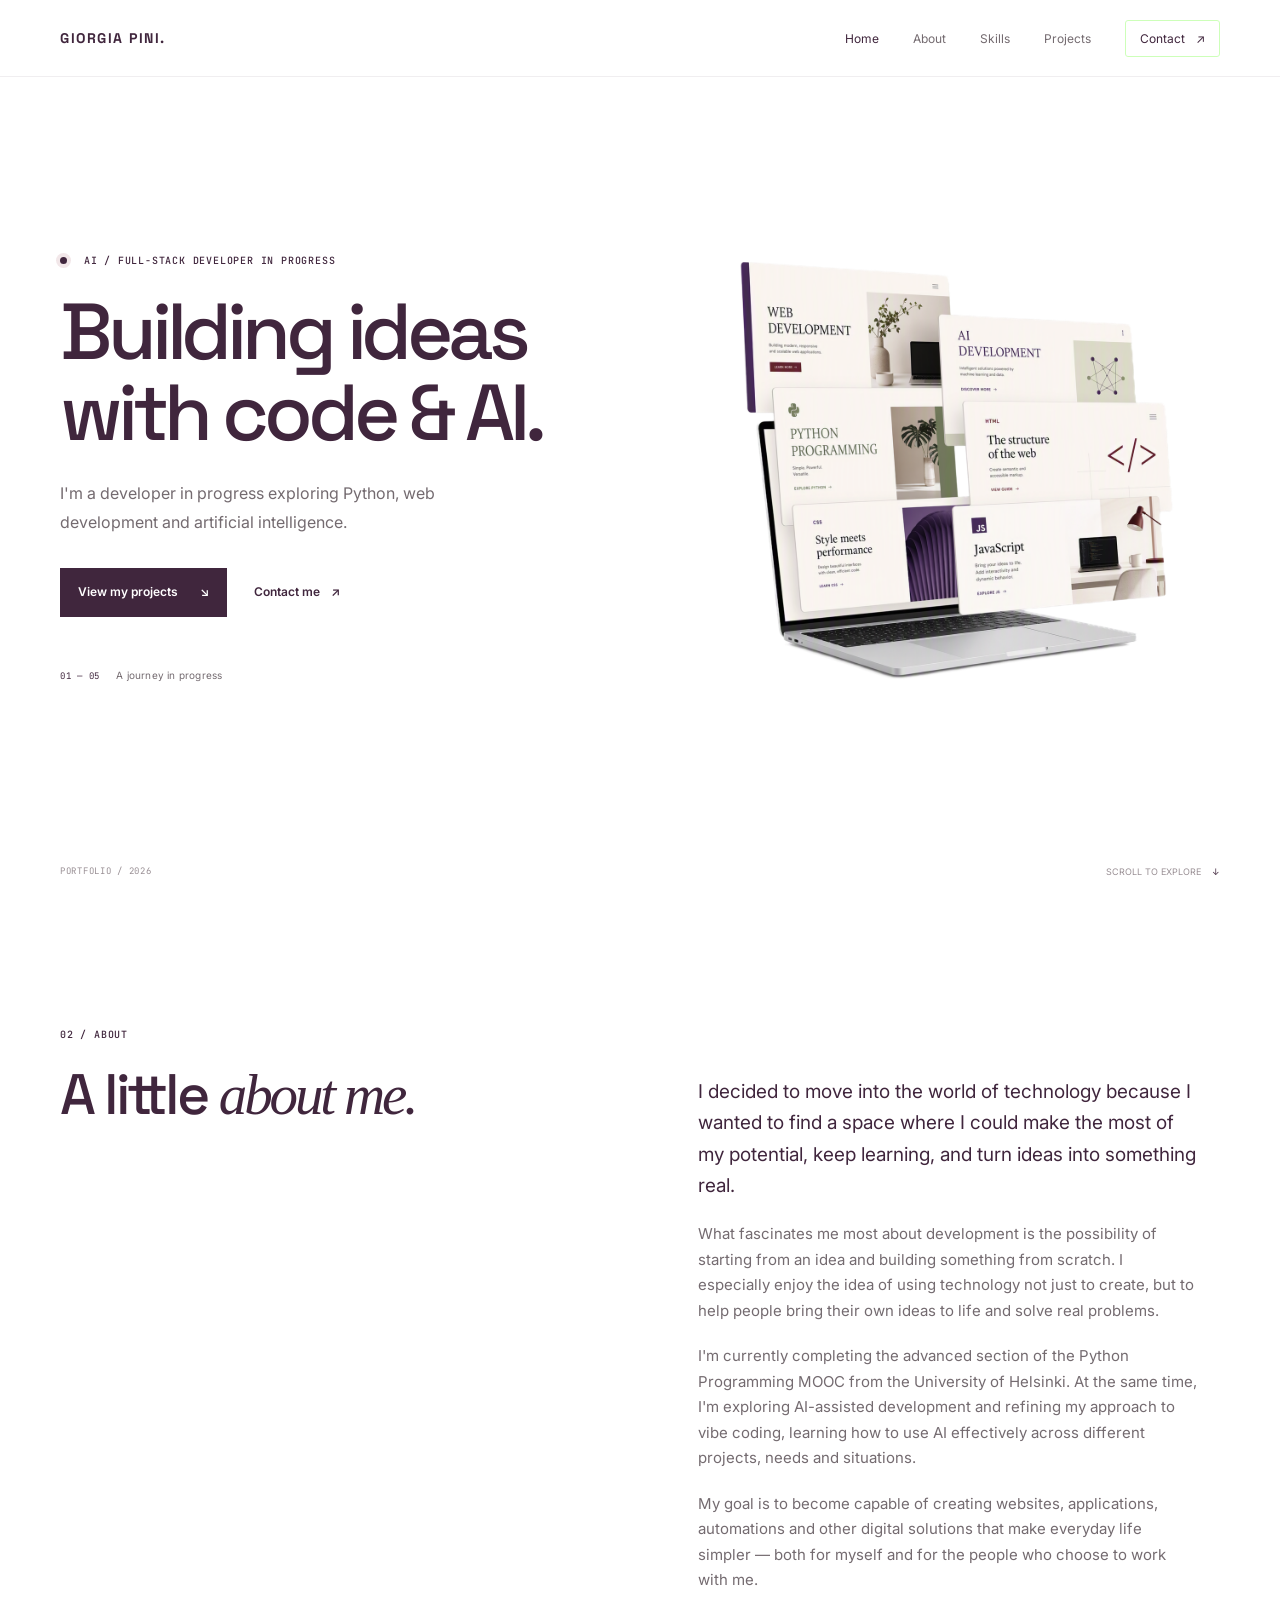
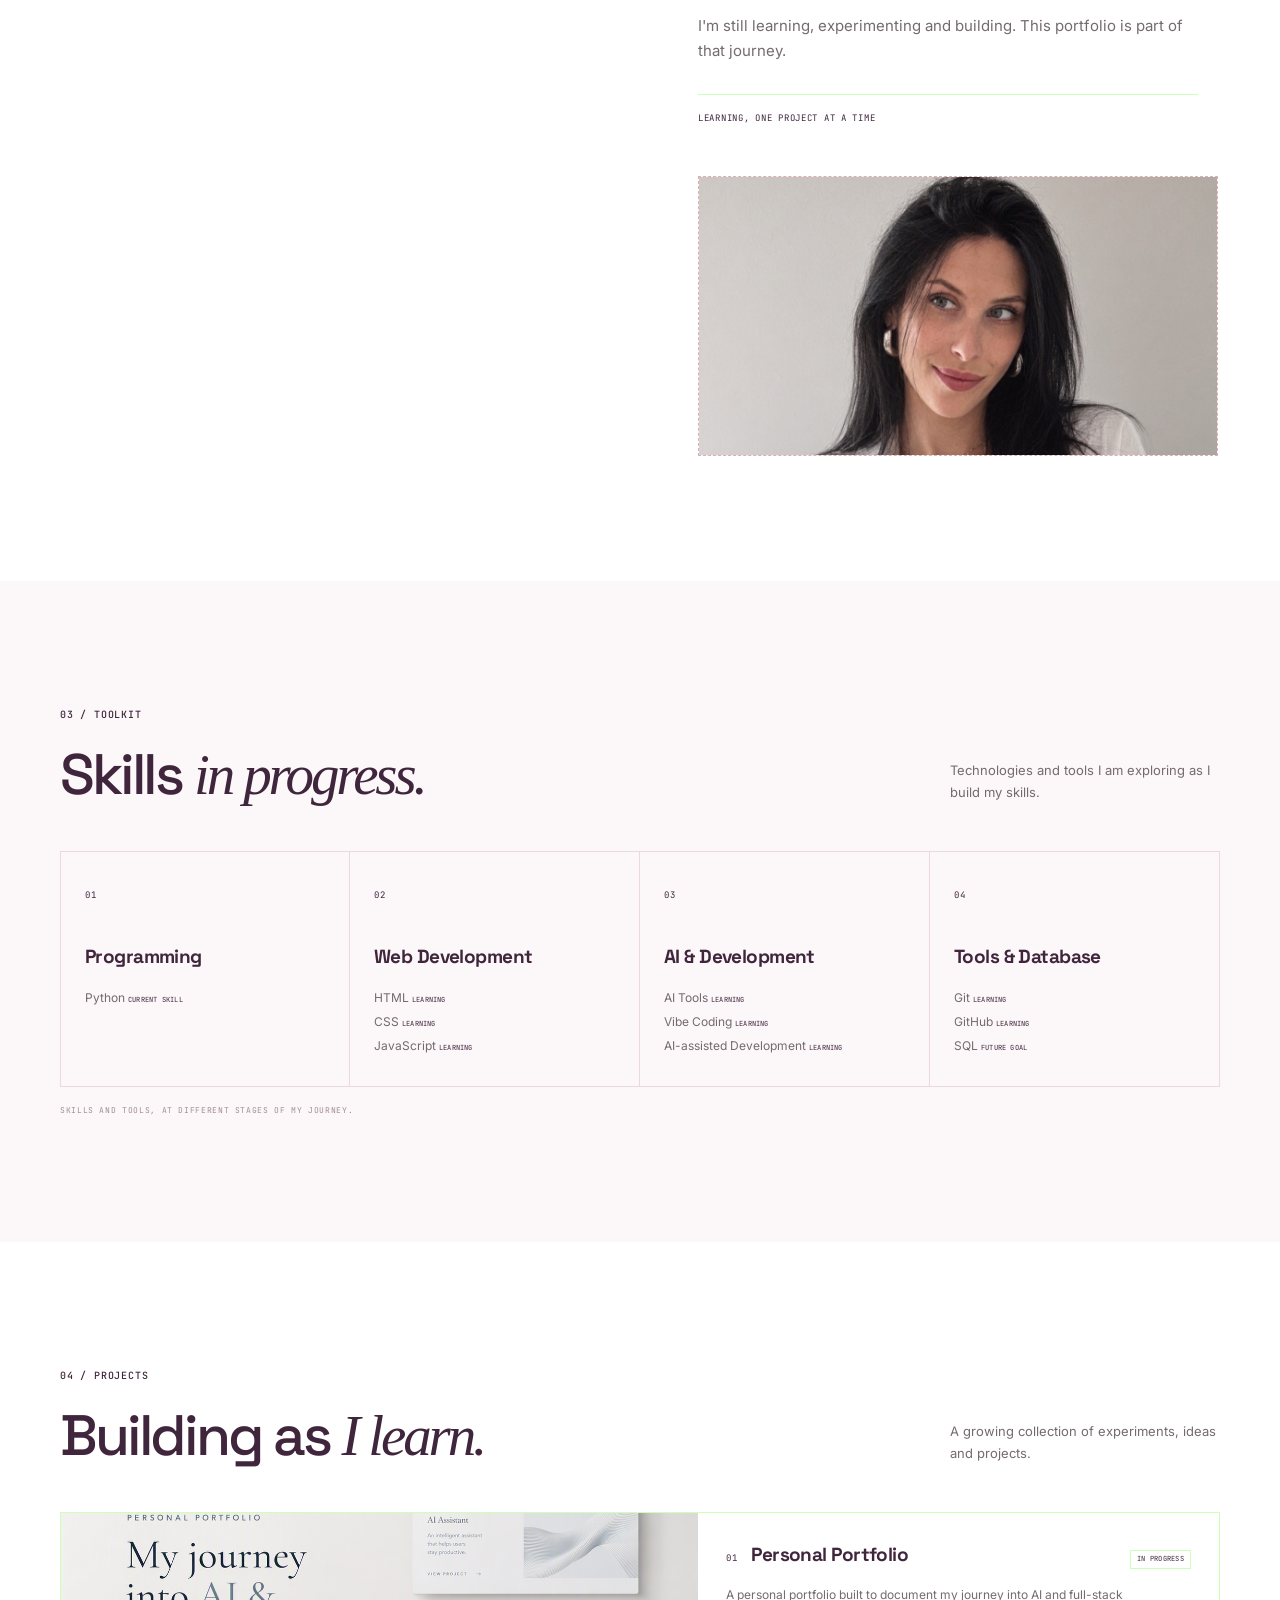
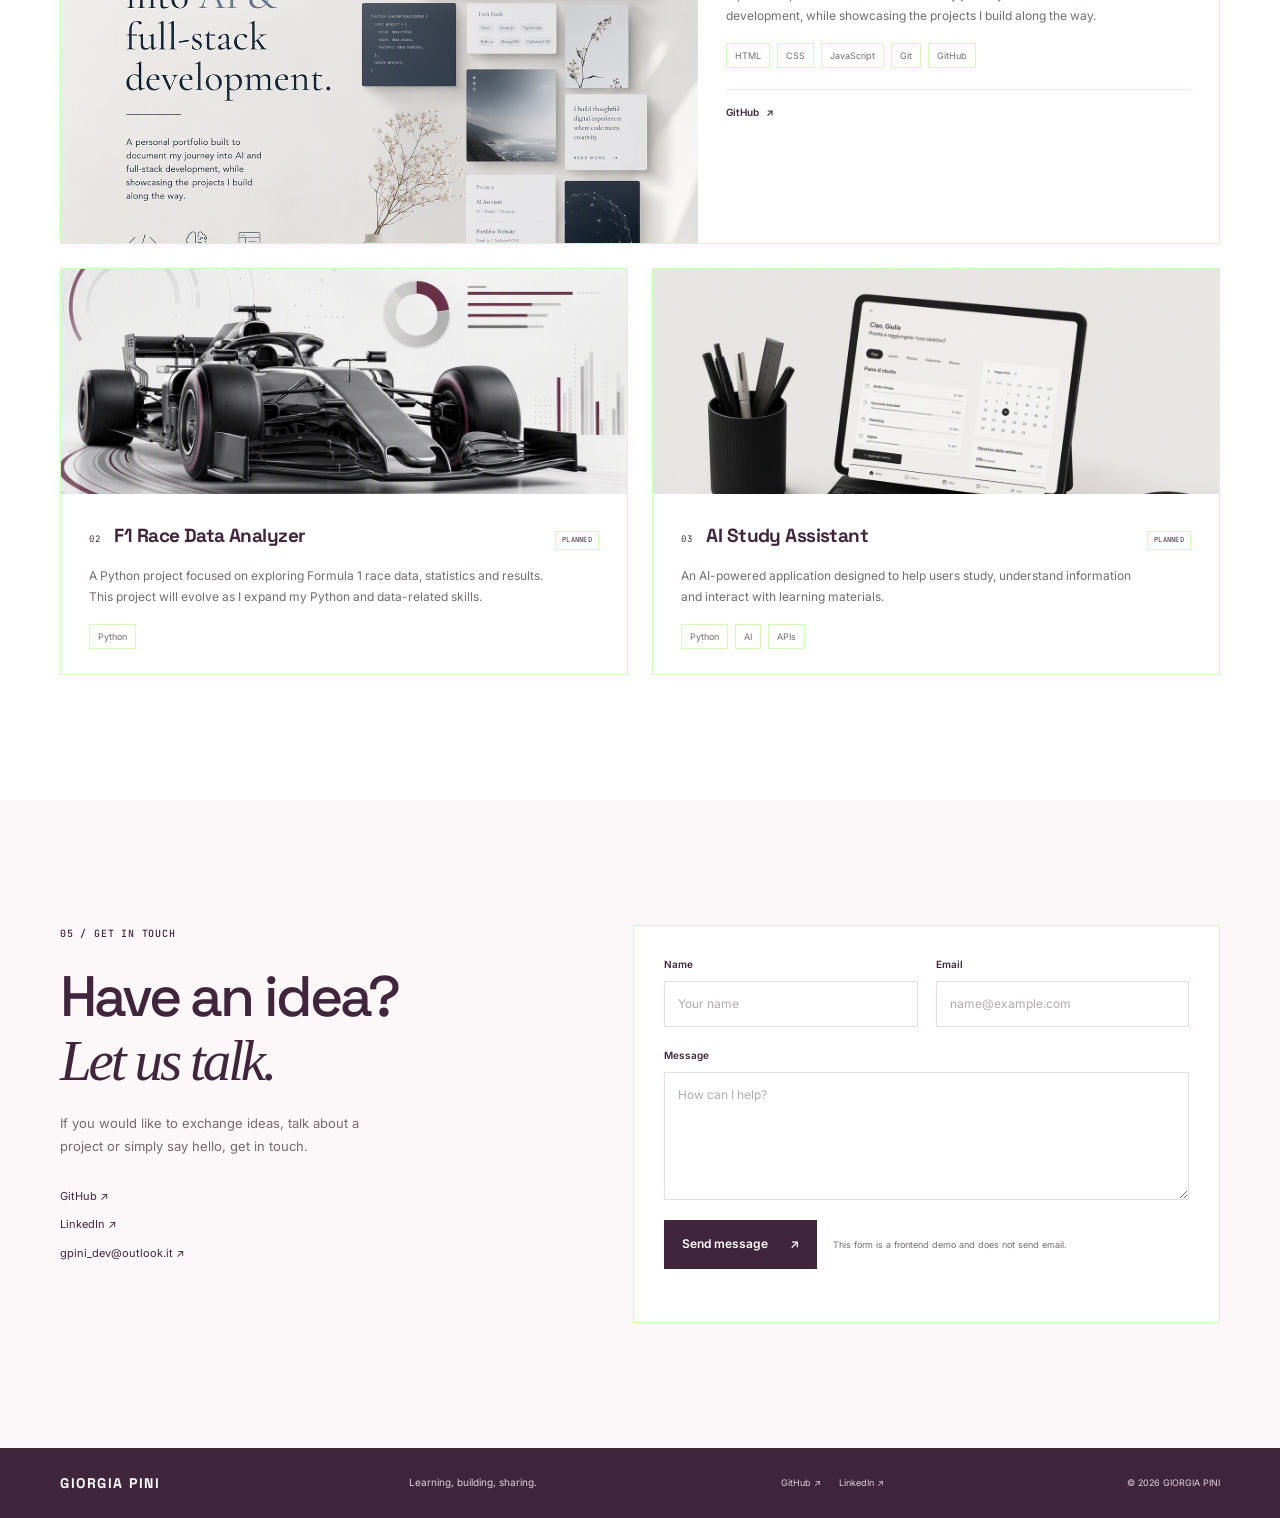
==== commit 5fa8496f: "Fix About mobile image and decorations" ====
--- a/index.html
+++ b/index.html
@@ -59,9 +59,9 @@
           <p>I'm currently completing the advanced section of the Python Programming MOOC from the University of Helsinki. At the same time, I'm exploring AI-assisted development and refining my approach to vibe coding, learning how to use AI effectively across different projects, needs and situations.</p>
           <p>My goal is to become capable of creating websites, applications, automations and other digital solutions that make everyday life simpler — both for myself and for the people who choose to work with me.</p>
           <p>I'm still learning, experimenting and building. This portfolio is part of that journey.</p>
-          <div class="about-meta"><span class="mono">LEARNING, ONE PROJECT AT A TIME</span><span class="meta-mark" aria-hidden="true">✳</span></div>
+          <div class="about-meta"><span class="mono">LEARNING, ONE PROJECT AT A TIME</span></div>
         </div>
-        <div class="profile-placeholder reveal"><div class="profile-frame"><img src="assets/images/portrait.jpg" alt="Portrait photo"><span class="profile-spark" aria-hidden="true">✳</span></div></div>
+        <div class="profile-placeholder reveal"><div class="profile-frame"><img src="assets/images/portrait.JPG" alt="Portrait photo"></div></div>
       </div>
     </section>
 
--- a/css/style.css
+++ b/css/style.css
@@ -3,7 +3,7 @@
 :root{--white:#FFFFFF;--surface:#CDFFB9;--plum:#40263D;--ink:#29232A;--muted:#746B70;--accent:#40263D;--accent-hover:#80464D;--border:#CDFFB9;--serif:Georgia,'Times New Roman',serif;--sans:'Inter',Arial,sans-serif;--display:'Space Grotesk',sans-serif;--mono:'JetBrains Mono','DM Mono',monospace;--container:1160px;--ease:cubic-bezier(.2,.75,.25,1)}
 *{box-sizing:border-box}html{scroll-behavior:smooth;scroll-padding-top:90px}body{margin:0;background:var(--white);color:var(--ink);font-family:var(--sans);font-size:15px;line-height:1.7;-webkit-font-smoothing:antialiased}a{color:inherit;text-decoration:none}button,input,textarea{font:inherit}button,a{-webkit-tap-highlight-color:transparent}.container{width:min(var(--container),calc(100% - 64px));margin-inline:auto}.mono,.eyebrow{font-family:var(--mono);letter-spacing:.08em}.skip-link{position:fixed;z-index:1000;top:8px;left:8px;padding:10px 14px;background:var(--plum);color:white;transform:translateY(-150%)}.skip-link:focus{transform:none}:focus-visible{outline:3px solid var(--accent);outline-offset:4px}.site-header{position:sticky;z-index:20;top:0;background:rgba(255,255,255,.94);backdrop-filter:blur(14px);border-bottom:1px solid rgba(64,38,61,.08)}.nav-shell{height:76px;display:flex;align-items:center;justify-content:space-between}.brand{font:700 14px var(--display);letter-spacing:.11em;color:var(--plum)}.brand-dot{color:var(--accent)}.nav-links{display:flex;align-items:center;gap:34px;list-style:none;padding:0;margin:0}.nav-links a{font-size:12px;color:var(--muted);transition:color .2s}.nav-links a:hover,.nav-links a[aria-current=location]{color:var(--plum)}.nav-links .nav-contact{color:var(--plum);border:1px solid var(--border);padding:10px 14px;border-radius:3px}.nav-contact span{color:var(--accent);padding-left:8px}.menu-toggle{display:none;background:none;border:0;padding:10px;color:var(--plum)}.menu-toggle span{display:block;width:23px;height:1px;background:currentColor;margin:6px}
 .section-wrap{padding:0}.hero{min-height:calc(100svh - 76px);position:relative;display:flex;flex-direction:column;justify-content:center;overflow:hidden}.hero-grid{display:grid;grid-template-columns:1.03fr .97fr;align-items:center;gap:5%;padding-top:52px;padding-bottom:94px}.eyebrow{font-size:10px;color:var(--accent);font-weight:500;margin:0 0 23px}.status-dot{width:7px;height:7px;border-radius:50%;background:var(--accent);display:inline-block;margin-right:10px;box-shadow:0 0 0 4px rgba(138,38,54,.11)}h1,h2,h3,p{margin-top:0}h1,h2,h3{font-family:var(--display);color:var(--plum)}h1{font-size:clamp(48px,6.2vw,80px);letter-spacing:-.065em;line-height:1.02;margin:0 0 25px;font-weight:500}h1 span{color:var(--accent)}.hero-intro{color:var(--muted);font-size:16px;line-height:1.8;max-width:430px;margin-bottom:32px}.hero-actions{display:flex;align-items:center;gap:27px}.button{border:0;display:inline-flex;align-items:center;justify-content:center;gap:22px;padding:14px 18px;font-size:12px;font-weight:600;transition:background .2s,transform .2s var(--ease),box-shadow .2s}.button-primary{background:var(--accent);color:white}.button-primary:hover{background:var(--accent-hover);transform:translateY(-2px);box-shadow:0 8px 18px rgba(128,70,77,.14)}.text-link{font-size:12px;font-weight:600;color:var(--plum)}.text-link span{color:var(--accent);padding-left:8px}.hero-note{margin:50px 0 0;font-size:10px;letter-spacing:.02em;color:var(--muted)}.hero-note .mono{font-size:9px;color:var(--accent);margin-right:13px}.hero-art{min-height:480px;position:relative;overflow:hidden}.hero-art img{position:absolute;inset:0;width:100%;height:100%;object-fit:cover;object-position:center}.art-grid{position:absolute;inset:0;background-image:linear-gradient(rgba(64,38,61,.055) 1px,transparent 1px),linear-gradient(90deg,rgba(64,38,61,.055) 1px,transparent 1px);background-size:42px 42px;mask-image:linear-gradient(135deg,black 15%,transparent 85%)}.orbit{position:absolute;border:1px solid rgba(64,38,61,.16);border-radius:50%;left:50%;top:48%;transform:translate(-50%,-50%) rotate(-32deg)}.orbit-one{width:360px;height:245px}.orbit-two{width:260px;height:390px;transform:translate(-50%,-50%) rotate(37deg)}.orb{position:absolute;border-radius:50%}.orb-main{width:190px;height:210px;left:50%;top:48%;transform:translate(-50%,-50%) rotate(28deg);border-radius:57% 43% 62% 38%/46% 44% 56% 54%;background:radial-gradient(ellipse at 35% 28%,#f5c6cb 0%,#df929b 42%,#40263D 100%);box-shadow:inset -15px -12px 25px rgba(64,38,61,.13),0 26px 46px rgba(64,38,61,.12);animation:float 7s ease-in-out infinite}.orb-small{width:69px;height:69px;left:25%;top:29%;background:#e4d9ef;border:8px solid rgba(255,255,255,.6);box-shadow:0 10px 24px rgba(64,38,61,.08)}.orb-leaf{width:56px;height:105px;right:18%;bottom:22%;border-radius:100% 0 100% 0;transform:rotate(40deg);background:linear-gradient(140deg,#d4e3d3,#8faa94);opacity:.85}.art-node{position:absolute;width:8px;height:8px;background:var(--plum);border:2px solid #fff;border-radius:50%;box-shadow:0 0 0 1px var(--plum)}.node-one{left:22%;top:63%}.node-two{right:24%;top:28%}.node-three{right:33%;bottom:16%;background:var(--accent)}.art-caption{position:absolute;left:24px;bottom:23px;display:flex;align-items:center;gap:12px;font-size:9px;color:var(--plum)}.caption-line{display:block;width:42px;height:1px;background:var(--accent)}.art-index{position:absolute;top:22px;right:22px;font-size:9px;color:var(--muted)}.hero-bottom{position:absolute;bottom:22px;left:50%;transform:translateX(-50%);display:flex;justify-content:space-between;color:#998f94;font-size:9px}.hero-bottom .mono,.scroll-cue{font-size:9px}.scroll-cue span{color:var(--accent);padding-left:8px}
-.section{padding:125px 0}.about-section{background:#fff}.about-grid{display:grid;grid-template-columns:1fr 1fr;column-gap:10%;row-gap:50px}.section-heading .eyebrow{margin-bottom:20px}.section-heading h2,.contact-copy h2{font-size:clamp(38px,4.5vw,57px);line-height:1.12;letter-spacing:-.055em;font-weight:500;margin:0}.section-heading em,.contact-copy h2 em{font-family:var(--serif);font-weight:400;color:var(--accent)}.about-content{padding-top:50px;color:var(--muted);max-width:500px}.about-content p{margin-bottom:20px}.about-content .lead{color:var(--plum);font-size:19px;line-height:1.65}.about-meta{border-top:1px solid var(--border);margin-top:30px;padding-top:16px;display:flex;align-items:center;justify-content:space-between;color:var(--accent);font-size:9px}.meta-mark{font-size:22px}.profile-placeholder{grid-column:2;margin-left:0;width:520px;max-width:100%}.profile-frame{height:280px;border:1px dashed #dcaeb8;background:linear-gradient(135deg,#fcf4f5,#fff);display:flex;align-items:center;justify-content:center;position:relative;color:#b48691;font-size:10px;line-height:1.8;text-align:center}.profile-frame img{position:absolute;inset:0;width:100%;height:100%;object-fit:cover;object-position:center 8%}.profile-spark{position:absolute;right:22px;top:16px;color:var(--accent);font-size:20px}.profile-caption{display:block;text-align:right;padding-top:9px;color:#a08e94;font-size:8px}
+.section{padding:125px 0}.about-section{background:#fff}.about-grid{display:grid;grid-template-columns:1fr 1fr;column-gap:10%;row-gap:50px}.section-heading .eyebrow{margin-bottom:20px}.section-heading h2,.contact-copy h2{font-size:clamp(38px,4.5vw,57px);line-height:1.12;letter-spacing:-.055em;font-weight:500;margin:0}.section-heading em,.contact-copy h2 em{font-family:var(--serif);font-weight:400;color:var(--accent)}.about-content{padding-top:50px;color:var(--muted);max-width:500px}.about-content p{margin-bottom:20px}.about-content .lead{color:var(--plum);font-size:19px;line-height:1.65}.about-meta{border-top:1px solid var(--border);margin-top:30px;padding-top:16px;display:flex;align-items:center;justify-content:space-between;color:var(--accent);font-size:9px}.profile-placeholder{grid-column:2;margin-left:0;width:520px;max-width:100%}.profile-frame{height:280px;border:1px dashed #dcaeb8;background:linear-gradient(135deg,#fcf4f5,#fff);display:flex;align-items:center;justify-content:center;position:relative;color:#b48691;font-size:10px;line-height:1.8;text-align:center}.profile-frame img{position:absolute;inset:0;width:100%;height:100%;object-fit:cover;object-position:center 8%}.profile-caption{display:block;text-align:right;padding-top:9px;color:#a08e94;font-size:8px}
 .skills-section{background:#fcf7f8}.section-heading-row{display:flex;justify-content:space-between;align-items:end;margin-bottom:44px}.section-aside{max-width:270px;color:var(--muted);font-size:13px;margin:0 0 4px}.skills-grid{display:grid;grid-template-columns:repeat(4,1fr);border-top:1px solid #ead9dd;border-bottom:1px solid #ead9dd}.skill-card{position:relative;min-height:225px;padding:28px 24px;border-right:1px solid #ead9dd;transition:background .25s}.skill-card:first-child{border-left:1px solid #ead9dd}.skill-card:hover{background:white}.skill-number{font-size:9px;color:var(--accent)}.skill-card h3{font-size:19px;letter-spacing:-.03em;margin:35px 0 13px}.skill-card ul{list-style:none;padding:0;margin:0;color:var(--muted);font-size:12px;line-height:2}.skills-footnote{font-size:8px;color:#a18f95;margin:17px 0 0}
 .projects-section{background:#fff}.projects-grid{display:grid;grid-template-columns:1fr 1fr;gap:24px}.project-card{border:1px solid var(--border);background:#fff;transition:transform .3s var(--ease),box-shadow .3s}.project-card:hover{transform:translateY(-5px);box-shadow:0 16px 35px rgba(64,38,61,.08)}.project-featured{grid-column:1/-1;display:grid;grid-template-columns:1.1fr .9fr}.visual-portfolio img{position:absolute;inset:0;width:100%;height:100%;object-fit:cover}.project-visual{height:225px;background:#faf0f2;position:relative;overflow:hidden}.project-featured .project-visual{height:100%;min-height:330px}.visual-tag{position:absolute;top:18px;left:20px;font-size:8px;color:var(--plum)}.browser-bar{height:36px;background:#fff;border-bottom:1px solid var(--border);display:flex;align-items:center;gap:5px;padding:0 14px}.browser-bar i,.ai-window-top i{width:6px;height:6px;background:#d8b5bb;border-radius:50%}.browser-bar span{font:8px var(--mono);color:#9e858c;margin-left:8px}.visual-layout{position:absolute;inset:29px 14% 26px;display:flex;flex-direction:column;align-items:flex-start}.visual-layout b{width:43%;height:17px;background:var(--plum);margin:20px 0 12px}.visual-layout>span{height:5px;width:62%;background:#dfbfc5;margin:4px 0}.visual-layout>span:nth-of-type(2){width:44%}.visual-block{position:absolute;right:1%;top:0;width:37%;height:100%;background:linear-gradient(145deg,#e8c1c9,#cc7887);border-radius:42% 58% 53% 47%/48% 39% 61% 52%;transform:rotate(-17deg)}.project-info{padding:26px 28px 25px}.project-title-line{display:flex;align-items:baseline;gap:14px}.project-index{font-size:9px;color:var(--accent)}.project-title-line h3{font-size:19px;margin:0;letter-spacing:-.03em}.project-info>p{font-size:12px;line-height:1.75;color:var(--muted);margin:12px 0 17px;max-width:470px}.tag-list{display:flex;gap:7px;flex-wrap:wrap}.tag-list span{border:1px solid var(--border);color:var(--muted);font-size:9px;padding:4px 8px}.project-links{display:flex;gap:22px;border-top:1px solid #f1e5e8;margin-top:21px;padding-top:14px}.project-link{font-size:10px;font-weight:600;color:var(--plum)}.project-link span{color:var(--accent);padding-left:4px}.visual-data{background:#f7eef1;padding:50px 14% 25px}.visual-data img{position:absolute;inset:0;width:100%;height:100%;object-fit:cover}.chart-label{font-size:8px;color:#947984;text-align:right}.chart{position:absolute;inset:65px 18% 32px;display:flex;align-items:flex-end;gap:8%;border-bottom:1px solid #d9c3c9}.chart i{display:block;flex:1;height:var(--h);background:linear-gradient(0deg,#bd6978,#e7bdc5);border-radius:3px 3px 0 0}.chart i:nth-child(2n){background:#88708d}.chart-baseline{position:absolute;left:10%;right:10%;bottom:26px;border-top:1px dashed #cfb7bf}.visual-ai{background:#f8f1f7;display:grid;place-items:center}.visual-ai img{display:block;width:100%;height:100%;object-fit:cover}.ai-window{width:62%;background:#fff;border:1px solid #e8dce8;padding:12px;box-shadow:0 12px 22px rgba(64,38,61,.06)}.ai-window-top{display:flex;align-items:center;gap:6px;padding-bottom:11px;border-bottom:1px solid #f1eaf1}.ai-window-top span{font-size:7px;color:#8e788e}.ai-message{height:17px;border-radius:4px;margin:12px 0}.message-user{width:48%;margin-left:auto;background:#eaddea}.message-bot{width:78%;height:43px;background:#f8f2f7;padding:8px}.message-bot b,.message-bot span{display:block;width:83%;height:3px;background:#d8c8d8;margin-bottom:5px}.message-bot span:last-child{width:55%}.ai-input{border:1px solid #eadfea;padding:6px 8px;font-size:7px;color:#aa9daa}.ai-input span{float:right;color:var(--accent)}.ai-spark{position:absolute;right:15%;top:24%;font-size:24px;color:#a684a3}
 .contact-section{background:#fcf7f8}.contact-grid{display:grid;grid-template-columns:.85fr 1.15fr;gap:12%;align-items:start}.contact-copy h2{margin-bottom:20px}.contact-copy>p:not(.eyebrow){color:var(--muted);max-width:340px;font-size:13px}.social-links{display:flex;flex-direction:column;align-items:flex-start;gap:10px;margin-top:30px}.social-links a,.footer-links a{font-size:11px;color:var(--plum)}.social-links span{color:var(--accent)}.contact-form{padding:30px;background:#fff;border:1px solid var(--border)}.form-row{display:grid;grid-template-columns:1fr 1fr;gap:18px}.form-field{display:flex;flex-direction:column;margin-bottom:20px}.form-field label{font-size:10px;font-weight:600;color:var(--plum);margin-bottom:8px}.form-field input,.form-field textarea{width:100%;border:1px solid #eadde0;background:#fff;padding:12px 13px;color:var(--ink);font-size:12px;resize:vertical;transition:border-color .2s}.form-field input::placeholder,.form-field textarea::placeholder{color:#b4a9ad}.form-field input:focus,.form-field textarea:focus{outline:0;border-color:var(--accent)}.form-submit{display:flex;align-items:center;gap:16px;flex-wrap:wrap}.form-note{font-size:9px;color:var(--muted);margin:0}.form-status{font-size:11px;color:var(--plum);margin:12px 0 0;min-height:1em}.site-footer{background:#40263D;color:#fff;padding:26px 0}.footer-inner{display:flex;align-items:center;justify-content:space-between;gap:20px}.footer-brand{color:white}.footer-inner p{font-size:10px;color:#ded0dc;margin:0}.footer-links{display:flex;gap:18px}.footer-links a,.footer-copy{font-size:9px;color:#ded0dc}.reveal{opacity:0;transform:translateY(18px);transition:opacity .7s var(--ease),transform .7s var(--ease)}.reveal.is-visible{opacity:1;transform:translateY(0)}
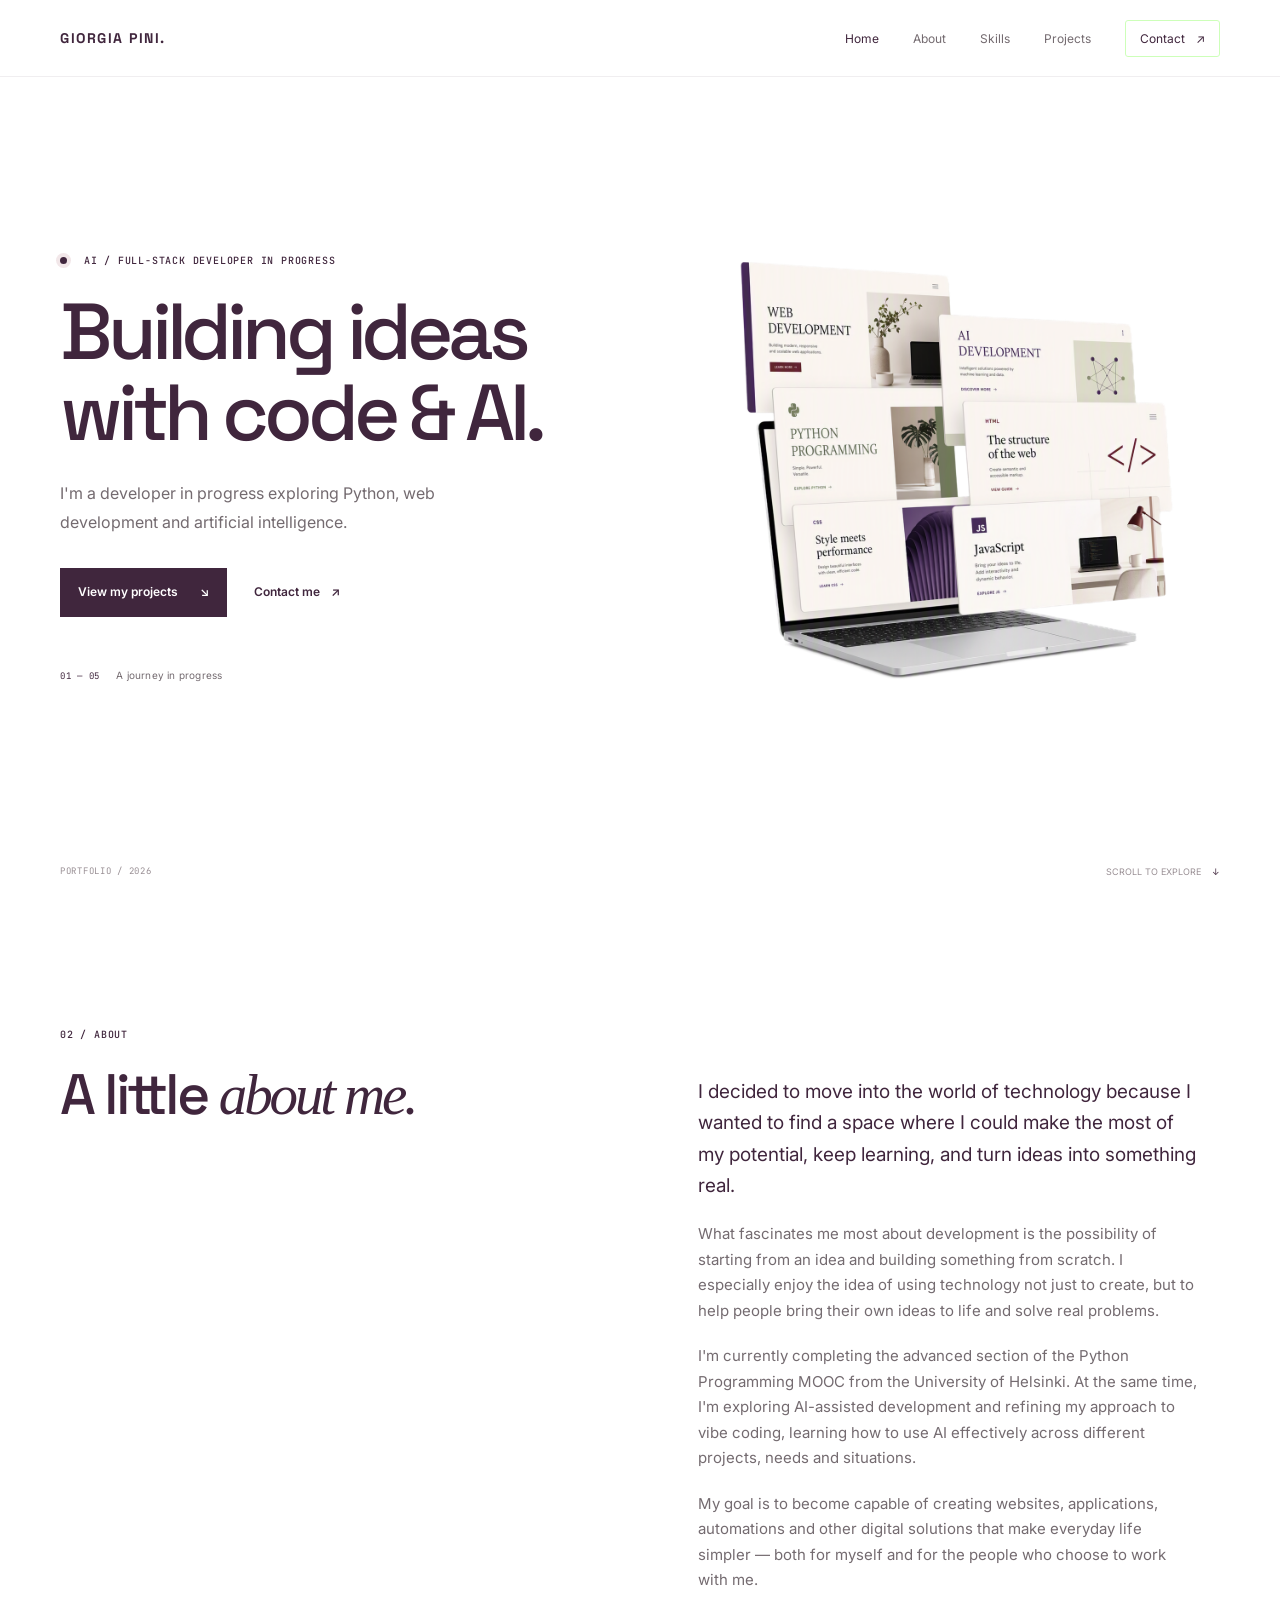
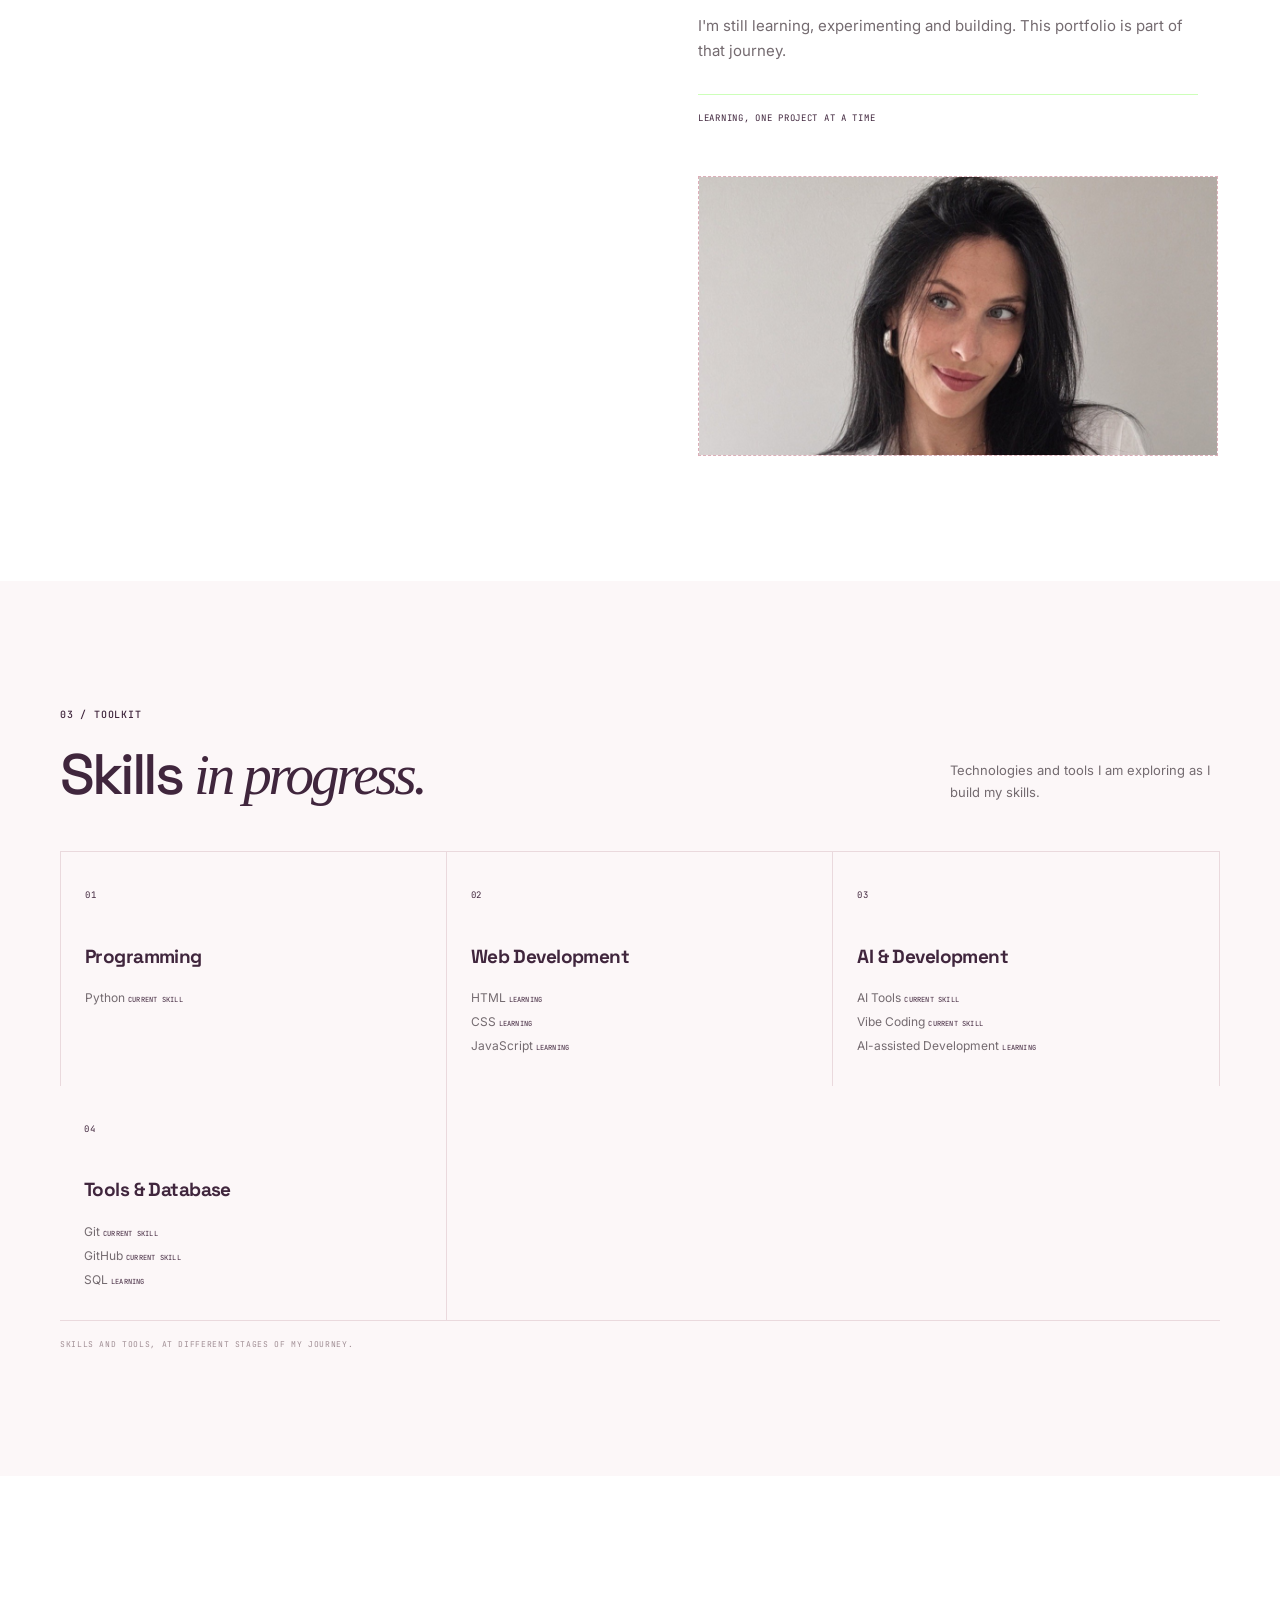
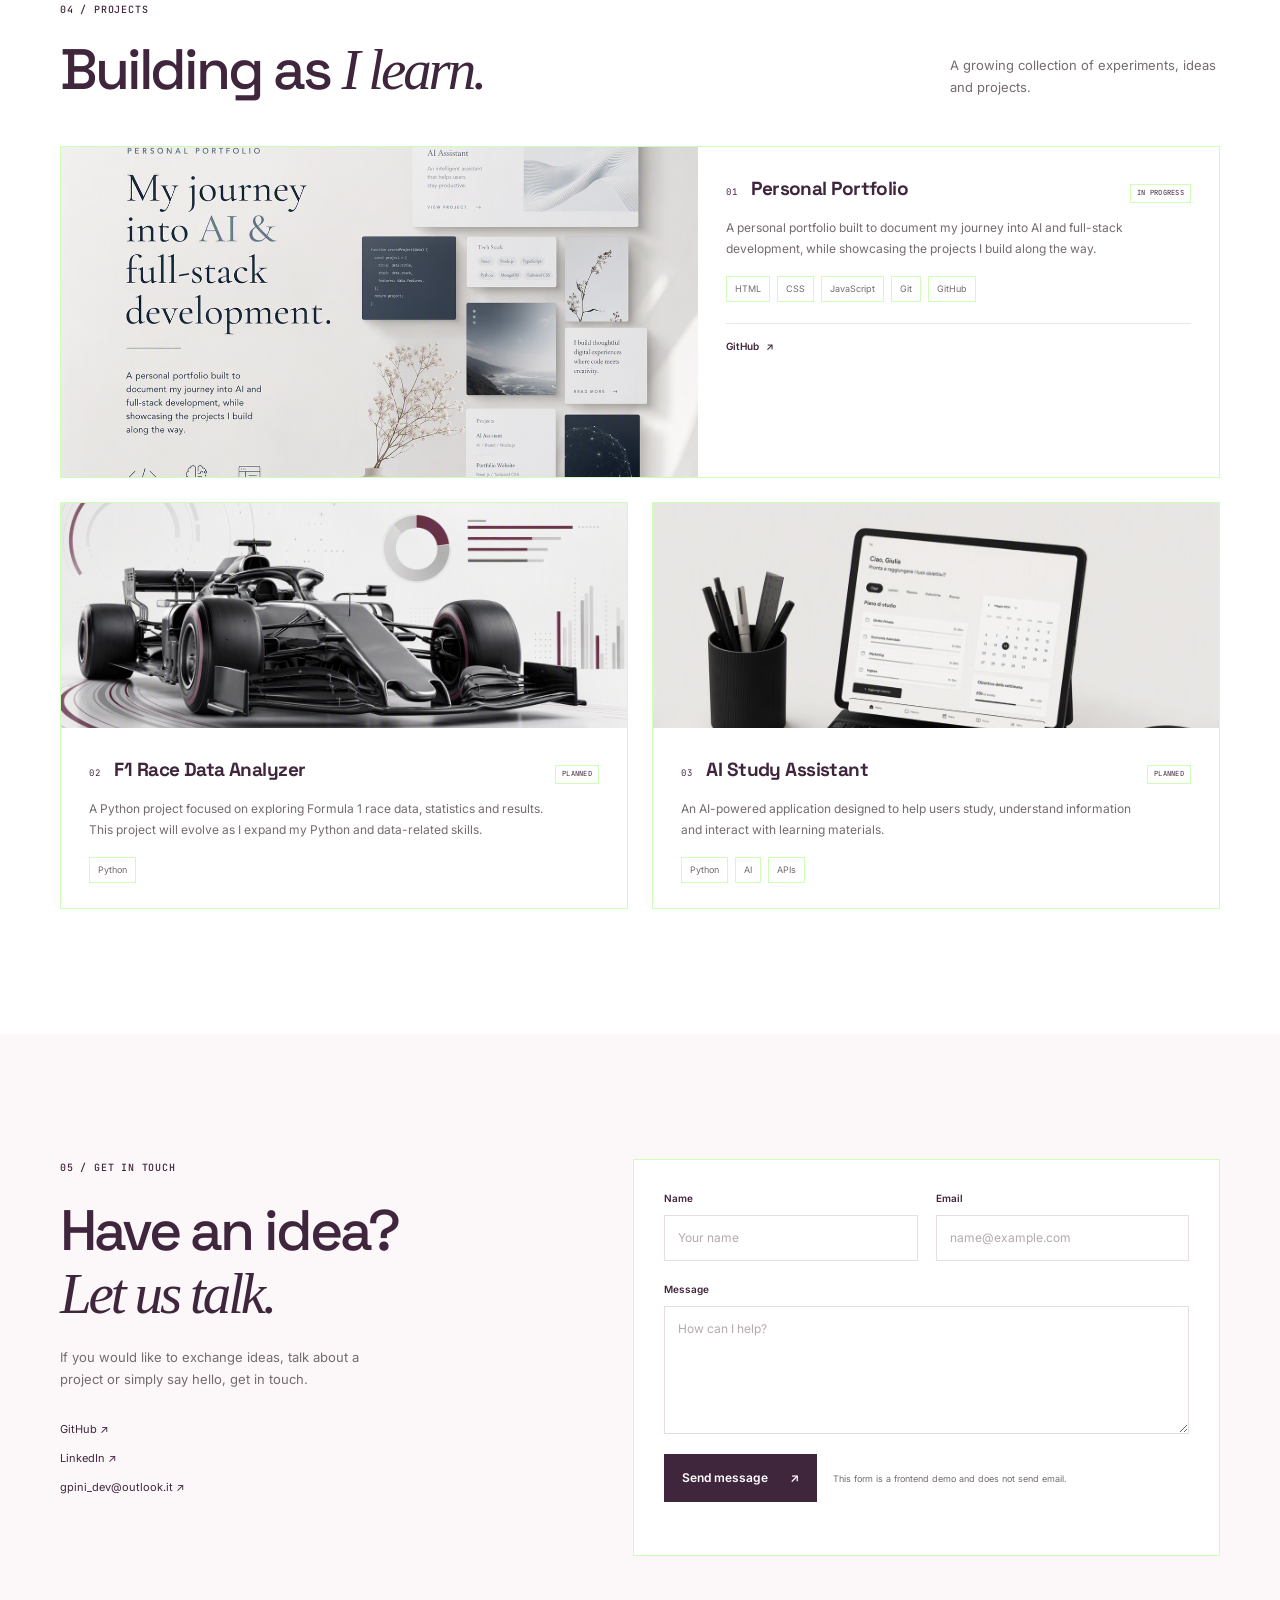
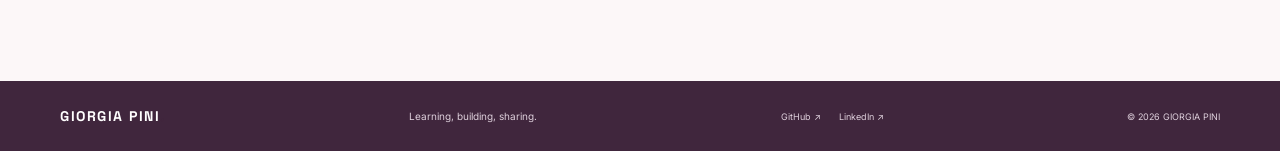
==== commit e603208b: "Fix toolkit category label" ====
--- a/index.html
+++ b/index.html
@@ -71,8 +71,8 @@
         <div class="skills-grid">
           <article class="skill-card reveal"><span class="skill-number mono">01</span><h3>Programming</h3><ul><li>Python <span class="skill-status mono">CURRENT SKILL</span></li></ul></article>
           <article class="skill-card reveal"><span class="skill-number mono">02</span><h3>Web Development</h3><ul><li>HTML <span class="skill-status mono">LEARNING</span></li><li>CSS <span class="skill-status mono">LEARNING</span></li><li>JavaScript <span class="skill-status mono">LEARNING</span></li></ul></article>
-          <article class="skill-card reveal"><span class="skill-number mono">03</span><h3>AI &amp; Development</h3><ul><li>AI Tools <span class="skill-status mono">LEARNING</span></li><li>Vibe Coding <span class="skill-status mono">LEARNING</span></li><li>AI-assisted Development <span class="skill-status mono">LEARNING</span></li></ul></article>
-          <article class="skill-card reveal"><span class="skill-number mono">04</span><h3>Tools &amp; Database</h3><ul><li>Git <span class="skill-status mono">LEARNING</span></li><li>GitHub <span class="skill-status mono">LEARNING</span></li><li>SQL <span class="skill-status mono">FUTURE GOAL</span></li></ul></article>
+          <article class="skill-card reveal"><span class="skill-number mono">03</span><h3>AI &amp; Development</h3><ul><li>AI Tools <span class="skill-status mono">CURRENT SKILL</span></li><li>Vibe Coding <span class="skill-status mono">CURRENT SKILL</span></li><li>AI-assisted Development <span class="skill-status mono">LEARNING</span></li></ul></article>
+          <article class="skill-card reveal"><span class="skill-number mono">04</span><h3>Tools &amp; Database</h3><ul><li>Git <span class="skill-status mono">CURRENT SKILL</span></li><li>GitHub <span class="skill-status mono">CURRENT SKILL</span></li><li>SQL <span class="skill-status mono">LEARNING</span></li></ul></article>
         </div>
         <p class="skills-footnote mono">SKILLS AND TOOLS, AT DIFFERENT STAGES OF MY JOURNEY.</p>
       </div>
--- a/css/style.css
+++ b/css/style.css
@@ -4,7 +4,7 @@
 *{box-sizing:border-box}html{scroll-behavior:smooth;scroll-padding-top:90px}body{margin:0;background:var(--white);color:var(--ink);font-family:var(--sans);font-size:15px;line-height:1.7;-webkit-font-smoothing:antialiased}a{color:inherit;text-decoration:none}button,input,textarea{font:inherit}button,a{-webkit-tap-highlight-color:transparent}.container{width:min(var(--container),calc(100% - 64px));margin-inline:auto}.mono,.eyebrow{font-family:var(--mono);letter-spacing:.08em}.skip-link{position:fixed;z-index:1000;top:8px;left:8px;padding:10px 14px;background:var(--plum);color:white;transform:translateY(-150%)}.skip-link:focus{transform:none}:focus-visible{outline:3px solid var(--accent);outline-offset:4px}.site-header{position:sticky;z-index:20;top:0;background:rgba(255,255,255,.94);backdrop-filter:blur(14px);border-bottom:1px solid rgba(64,38,61,.08)}.nav-shell{height:76px;display:flex;align-items:center;justify-content:space-between}.brand{font:700 14px var(--display);letter-spacing:.11em;color:var(--plum)}.brand-dot{color:var(--accent)}.nav-links{display:flex;align-items:center;gap:34px;list-style:none;padding:0;margin:0}.nav-links a{font-size:12px;color:var(--muted);transition:color .2s}.nav-links a:hover,.nav-links a[aria-current=location]{color:var(--plum)}.nav-links .nav-contact{color:var(--plum);border:1px solid var(--border);padding:10px 14px;border-radius:3px}.nav-contact span{color:var(--accent);padding-left:8px}.menu-toggle{display:none;background:none;border:0;padding:10px;color:var(--plum)}.menu-toggle span{display:block;width:23px;height:1px;background:currentColor;margin:6px}
 .section-wrap{padding:0}.hero{min-height:calc(100svh - 76px);position:relative;display:flex;flex-direction:column;justify-content:center;overflow:hidden}.hero-grid{display:grid;grid-template-columns:1.03fr .97fr;align-items:center;gap:5%;padding-top:52px;padding-bottom:94px}.eyebrow{font-size:10px;color:var(--accent);font-weight:500;margin:0 0 23px}.status-dot{width:7px;height:7px;border-radius:50%;background:var(--accent);display:inline-block;margin-right:10px;box-shadow:0 0 0 4px rgba(138,38,54,.11)}h1,h2,h3,p{margin-top:0}h1,h2,h3{font-family:var(--display);color:var(--plum)}h1{font-size:clamp(48px,6.2vw,80px);letter-spacing:-.065em;line-height:1.02;margin:0 0 25px;font-weight:500}h1 span{color:var(--accent)}.hero-intro{color:var(--muted);font-size:16px;line-height:1.8;max-width:430px;margin-bottom:32px}.hero-actions{display:flex;align-items:center;gap:27px}.button{border:0;display:inline-flex;align-items:center;justify-content:center;gap:22px;padding:14px 18px;font-size:12px;font-weight:600;transition:background .2s,transform .2s var(--ease),box-shadow .2s}.button-primary{background:var(--accent);color:white}.button-primary:hover{background:var(--accent-hover);transform:translateY(-2px);box-shadow:0 8px 18px rgba(128,70,77,.14)}.text-link{font-size:12px;font-weight:600;color:var(--plum)}.text-link span{color:var(--accent);padding-left:8px}.hero-note{margin:50px 0 0;font-size:10px;letter-spacing:.02em;color:var(--muted)}.hero-note .mono{font-size:9px;color:var(--accent);margin-right:13px}.hero-art{min-height:480px;position:relative;overflow:hidden}.hero-art img{position:absolute;inset:0;width:100%;height:100%;object-fit:cover;object-position:center}.art-grid{position:absolute;inset:0;background-image:linear-gradient(rgba(64,38,61,.055) 1px,transparent 1px),linear-gradient(90deg,rgba(64,38,61,.055) 1px,transparent 1px);background-size:42px 42px;mask-image:linear-gradient(135deg,black 15%,transparent 85%)}.orbit{position:absolute;border:1px solid rgba(64,38,61,.16);border-radius:50%;left:50%;top:48%;transform:translate(-50%,-50%) rotate(-32deg)}.orbit-one{width:360px;height:245px}.orbit-two{width:260px;height:390px;transform:translate(-50%,-50%) rotate(37deg)}.orb{position:absolute;border-radius:50%}.orb-main{width:190px;height:210px;left:50%;top:48%;transform:translate(-50%,-50%) rotate(28deg);border-radius:57% 43% 62% 38%/46% 44% 56% 54%;background:radial-gradient(ellipse at 35% 28%,#f5c6cb 0%,#df929b 42%,#40263D 100%);box-shadow:inset -15px -12px 25px rgba(64,38,61,.13),0 26px 46px rgba(64,38,61,.12);animation:float 7s ease-in-out infinite}.orb-small{width:69px;height:69px;left:25%;top:29%;background:#e4d9ef;border:8px solid rgba(255,255,255,.6);box-shadow:0 10px 24px rgba(64,38,61,.08)}.orb-leaf{width:56px;height:105px;right:18%;bottom:22%;border-radius:100% 0 100% 0;transform:rotate(40deg);background:linear-gradient(140deg,#d4e3d3,#8faa94);opacity:.85}.art-node{position:absolute;width:8px;height:8px;background:var(--plum);border:2px solid #fff;border-radius:50%;box-shadow:0 0 0 1px var(--plum)}.node-one{left:22%;top:63%}.node-two{right:24%;top:28%}.node-three{right:33%;bottom:16%;background:var(--accent)}.art-caption{position:absolute;left:24px;bottom:23px;display:flex;align-items:center;gap:12px;font-size:9px;color:var(--plum)}.caption-line{display:block;width:42px;height:1px;background:var(--accent)}.art-index{position:absolute;top:22px;right:22px;font-size:9px;color:var(--muted)}.hero-bottom{position:absolute;bottom:22px;left:50%;transform:translateX(-50%);display:flex;justify-content:space-between;color:#998f94;font-size:9px}.hero-bottom .mono,.scroll-cue{font-size:9px}.scroll-cue span{color:var(--accent);padding-left:8px}
 .section{padding:125px 0}.about-section{background:#fff}.about-grid{display:grid;grid-template-columns:1fr 1fr;column-gap:10%;row-gap:50px}.section-heading .eyebrow{margin-bottom:20px}.section-heading h2,.contact-copy h2{font-size:clamp(38px,4.5vw,57px);line-height:1.12;letter-spacing:-.055em;font-weight:500;margin:0}.section-heading em,.contact-copy h2 em{font-family:var(--serif);font-weight:400;color:var(--accent)}.about-content{padding-top:50px;color:var(--muted);max-width:500px}.about-content p{margin-bottom:20px}.about-content .lead{color:var(--plum);font-size:19px;line-height:1.65}.about-meta{border-top:1px solid var(--border);margin-top:30px;padding-top:16px;display:flex;align-items:center;justify-content:space-between;color:var(--accent);font-size:9px}.profile-placeholder{grid-column:2;margin-left:0;width:520px;max-width:100%}.profile-frame{height:280px;border:1px dashed #dcaeb8;background:linear-gradient(135deg,#fcf4f5,#fff);display:flex;align-items:center;justify-content:center;position:relative;color:#b48691;font-size:10px;line-height:1.8;text-align:center}.profile-frame img{position:absolute;inset:0;width:100%;height:100%;object-fit:cover;object-position:center 8%}.profile-caption{display:block;text-align:right;padding-top:9px;color:#a08e94;font-size:8px}
-.skills-section{background:#fcf7f8}.section-heading-row{display:flex;justify-content:space-between;align-items:end;margin-bottom:44px}.section-aside{max-width:270px;color:var(--muted);font-size:13px;margin:0 0 4px}.skills-grid{display:grid;grid-template-columns:repeat(4,1fr);border-top:1px solid #ead9dd;border-bottom:1px solid #ead9dd}.skill-card{position:relative;min-height:225px;padding:28px 24px;border-right:1px solid #ead9dd;transition:background .25s}.skill-card:first-child{border-left:1px solid #ead9dd}.skill-card:hover{background:white}.skill-number{font-size:9px;color:var(--accent)}.skill-card h3{font-size:19px;letter-spacing:-.03em;margin:35px 0 13px}.skill-card ul{list-style:none;padding:0;margin:0;color:var(--muted);font-size:12px;line-height:2}.skills-footnote{font-size:8px;color:#a18f95;margin:17px 0 0}
+.skills-section{background:#fcf7f8}.section-heading-row{display:flex;justify-content:space-between;align-items:end;margin-bottom:44px}.section-aside{max-width:270px;color:var(--muted);font-size:13px;margin:0 0 4px}.skills-grid{display:grid;grid-template-columns:repeat(3,1fr);border-top:1px solid #ead9dd;border-bottom:1px solid #ead9dd}.skill-card{position:relative;min-height:225px;padding:28px 24px;border-right:1px solid #ead9dd;transition:background .25s}.skill-card:first-child{border-left:1px solid #ead9dd}.skill-card:hover{background:white}.skill-number{font-size:9px;color:var(--accent)}.skill-card h3{font-size:19px;letter-spacing:-.03em;margin:35px 0 13px}.skill-card ul{list-style:none;padding:0;margin:0;color:var(--muted);font-size:12px;line-height:2}.skills-footnote{font-size:8px;color:#a18f95;margin:17px 0 0}
 .projects-section{background:#fff}.projects-grid{display:grid;grid-template-columns:1fr 1fr;gap:24px}.project-card{border:1px solid var(--border);background:#fff;transition:transform .3s var(--ease),box-shadow .3s}.project-card:hover{transform:translateY(-5px);box-shadow:0 16px 35px rgba(64,38,61,.08)}.project-featured{grid-column:1/-1;display:grid;grid-template-columns:1.1fr .9fr}.visual-portfolio img{position:absolute;inset:0;width:100%;height:100%;object-fit:cover}.project-visual{height:225px;background:#faf0f2;position:relative;overflow:hidden}.project-featured .project-visual{height:100%;min-height:330px}.visual-tag{position:absolute;top:18px;left:20px;font-size:8px;color:var(--plum)}.browser-bar{height:36px;background:#fff;border-bottom:1px solid var(--border);display:flex;align-items:center;gap:5px;padding:0 14px}.browser-bar i,.ai-window-top i{width:6px;height:6px;background:#d8b5bb;border-radius:50%}.browser-bar span{font:8px var(--mono);color:#9e858c;margin-left:8px}.visual-layout{position:absolute;inset:29px 14% 26px;display:flex;flex-direction:column;align-items:flex-start}.visual-layout b{width:43%;height:17px;background:var(--plum);margin:20px 0 12px}.visual-layout>span{height:5px;width:62%;background:#dfbfc5;margin:4px 0}.visual-layout>span:nth-of-type(2){width:44%}.visual-block{position:absolute;right:1%;top:0;width:37%;height:100%;background:linear-gradient(145deg,#e8c1c9,#cc7887);border-radius:42% 58% 53% 47%/48% 39% 61% 52%;transform:rotate(-17deg)}.project-info{padding:26px 28px 25px}.project-title-line{display:flex;align-items:baseline;gap:14px}.project-index{font-size:9px;color:var(--accent)}.project-title-line h3{font-size:19px;margin:0;letter-spacing:-.03em}.project-info>p{font-size:12px;line-height:1.75;color:var(--muted);margin:12px 0 17px;max-width:470px}.tag-list{display:flex;gap:7px;flex-wrap:wrap}.tag-list span{border:1px solid var(--border);color:var(--muted);font-size:9px;padding:4px 8px}.project-links{display:flex;gap:22px;border-top:1px solid #f1e5e8;margin-top:21px;padding-top:14px}.project-link{font-size:10px;font-weight:600;color:var(--plum)}.project-link span{color:var(--accent);padding-left:4px}.visual-data{background:#f7eef1;padding:50px 14% 25px}.visual-data img{position:absolute;inset:0;width:100%;height:100%;object-fit:cover}.chart-label{font-size:8px;color:#947984;text-align:right}.chart{position:absolute;inset:65px 18% 32px;display:flex;align-items:flex-end;gap:8%;border-bottom:1px solid #d9c3c9}.chart i{display:block;flex:1;height:var(--h);background:linear-gradient(0deg,#bd6978,#e7bdc5);border-radius:3px 3px 0 0}.chart i:nth-child(2n){background:#88708d}.chart-baseline{position:absolute;left:10%;right:10%;bottom:26px;border-top:1px dashed #cfb7bf}.visual-ai{background:#f8f1f7;display:grid;place-items:center}.visual-ai img{display:block;width:100%;height:100%;object-fit:cover}.ai-window{width:62%;background:#fff;border:1px solid #e8dce8;padding:12px;box-shadow:0 12px 22px rgba(64,38,61,.06)}.ai-window-top{display:flex;align-items:center;gap:6px;padding-bottom:11px;border-bottom:1px solid #f1eaf1}.ai-window-top span{font-size:7px;color:#8e788e}.ai-message{height:17px;border-radius:4px;margin:12px 0}.message-user{width:48%;margin-left:auto;background:#eaddea}.message-bot{width:78%;height:43px;background:#f8f2f7;padding:8px}.message-bot b,.message-bot span{display:block;width:83%;height:3px;background:#d8c8d8;margin-bottom:5px}.message-bot span:last-child{width:55%}.ai-input{border:1px solid #eadfea;padding:6px 8px;font-size:7px;color:#aa9daa}.ai-input span{float:right;color:var(--accent)}.ai-spark{position:absolute;right:15%;top:24%;font-size:24px;color:#a684a3}
 .contact-section{background:#fcf7f8}.contact-grid{display:grid;grid-template-columns:.85fr 1.15fr;gap:12%;align-items:start}.contact-copy h2{margin-bottom:20px}.contact-copy>p:not(.eyebrow){color:var(--muted);max-width:340px;font-size:13px}.social-links{display:flex;flex-direction:column;align-items:flex-start;gap:10px;margin-top:30px}.social-links a,.footer-links a{font-size:11px;color:var(--plum)}.social-links span{color:var(--accent)}.contact-form{padding:30px;background:#fff;border:1px solid var(--border)}.form-row{display:grid;grid-template-columns:1fr 1fr;gap:18px}.form-field{display:flex;flex-direction:column;margin-bottom:20px}.form-field label{font-size:10px;font-weight:600;color:var(--plum);margin-bottom:8px}.form-field input,.form-field textarea{width:100%;border:1px solid #eadde0;background:#fff;padding:12px 13px;color:var(--ink);font-size:12px;resize:vertical;transition:border-color .2s}.form-field input::placeholder,.form-field textarea::placeholder{color:#b4a9ad}.form-field input:focus,.form-field textarea:focus{outline:0;border-color:var(--accent)}.form-submit{display:flex;align-items:center;gap:16px;flex-wrap:wrap}.form-note{font-size:9px;color:var(--muted);margin:0}.form-status{font-size:11px;color:var(--plum);margin:12px 0 0;min-height:1em}.site-footer{background:#40263D;color:#fff;padding:26px 0}.footer-inner{display:flex;align-items:center;justify-content:space-between;gap:20px}.footer-brand{color:white}.footer-inner p{font-size:10px;color:#ded0dc;margin:0}.footer-links{display:flex;gap:18px}.footer-links a,.footer-copy{font-size:9px;color:#ded0dc}.reveal{opacity:0;transform:translateY(18px);transition:opacity .7s var(--ease),transform .7s var(--ease)}.reveal.is-visible{opacity:1;transform:translateY(0)}
 .project-status{flex-shrink:0;margin-left:auto;border:1px solid var(--border);padding:3px 6px;color:var(--accent);font-size:7px;line-height:1.5;letter-spacing:.04em}.skill-status{font-size:7px;letter-spacing:.03em;color:var(--accent);white-space:nowrap}
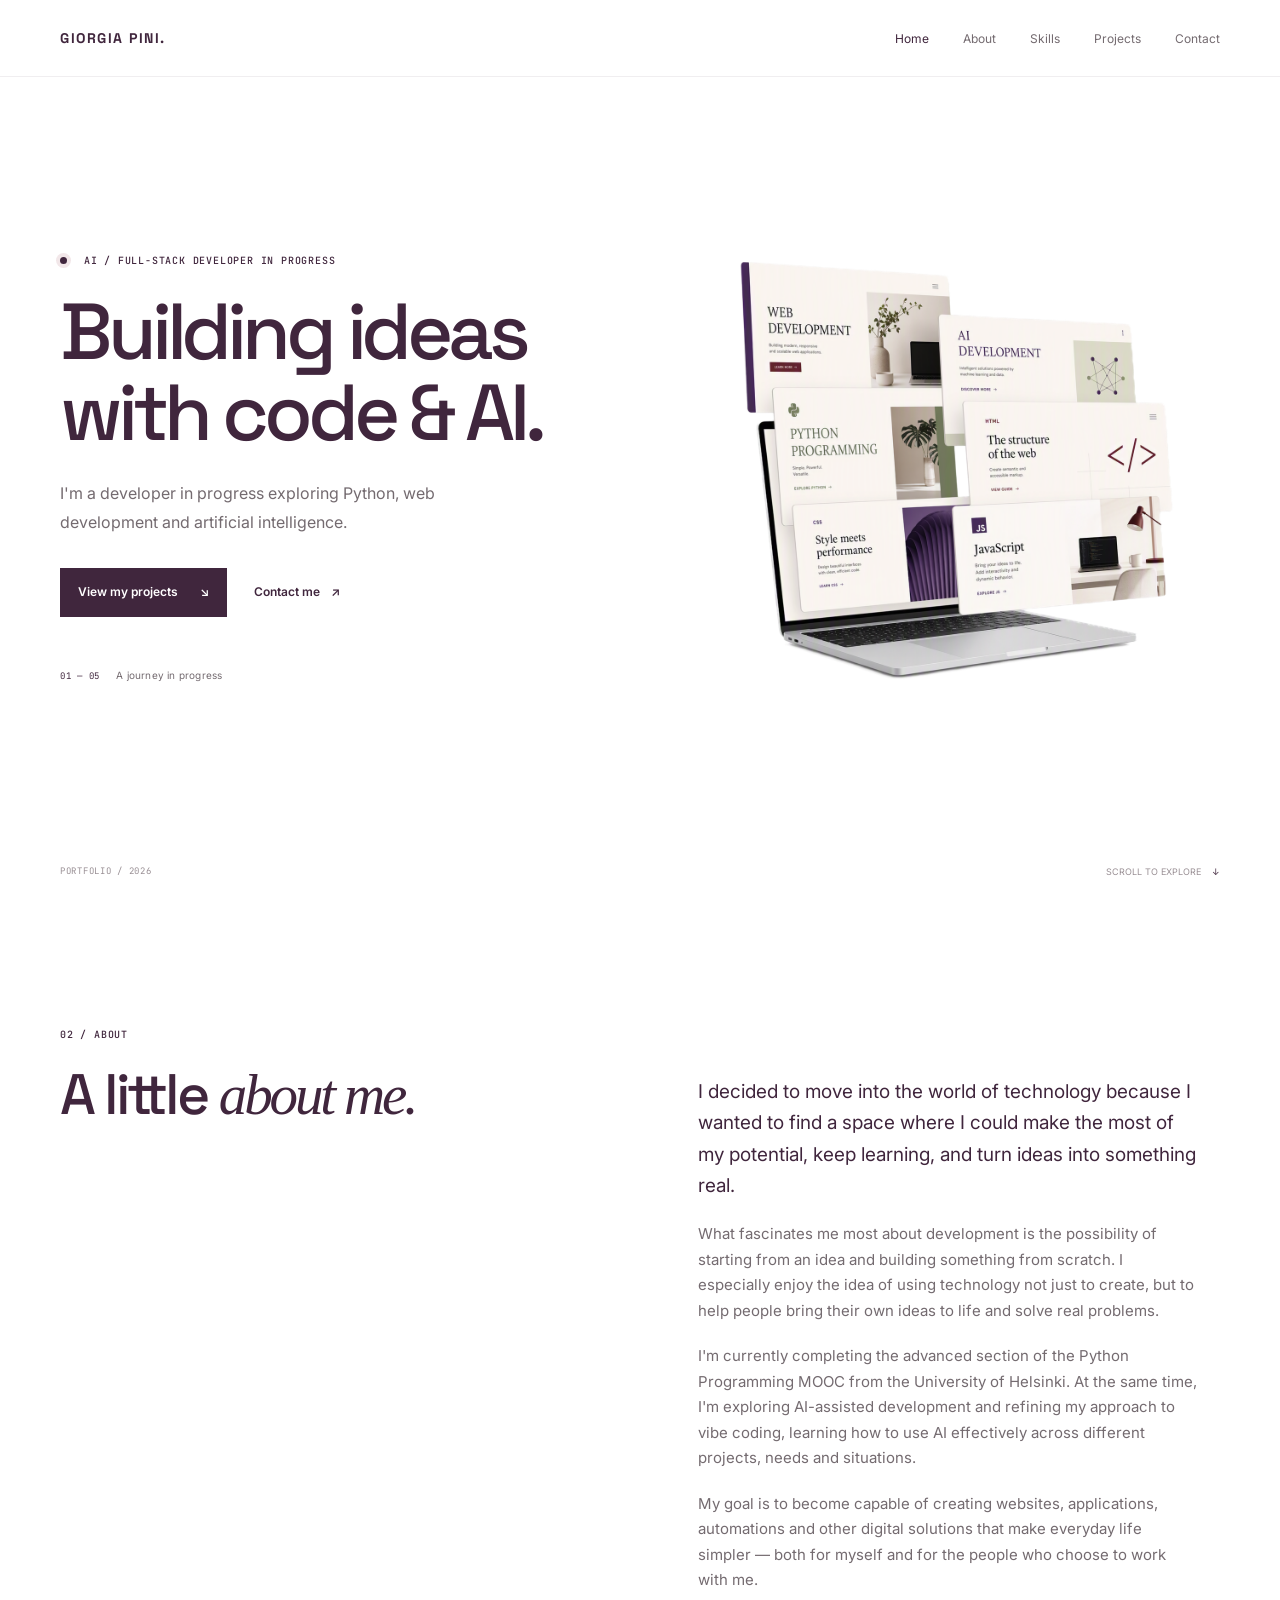
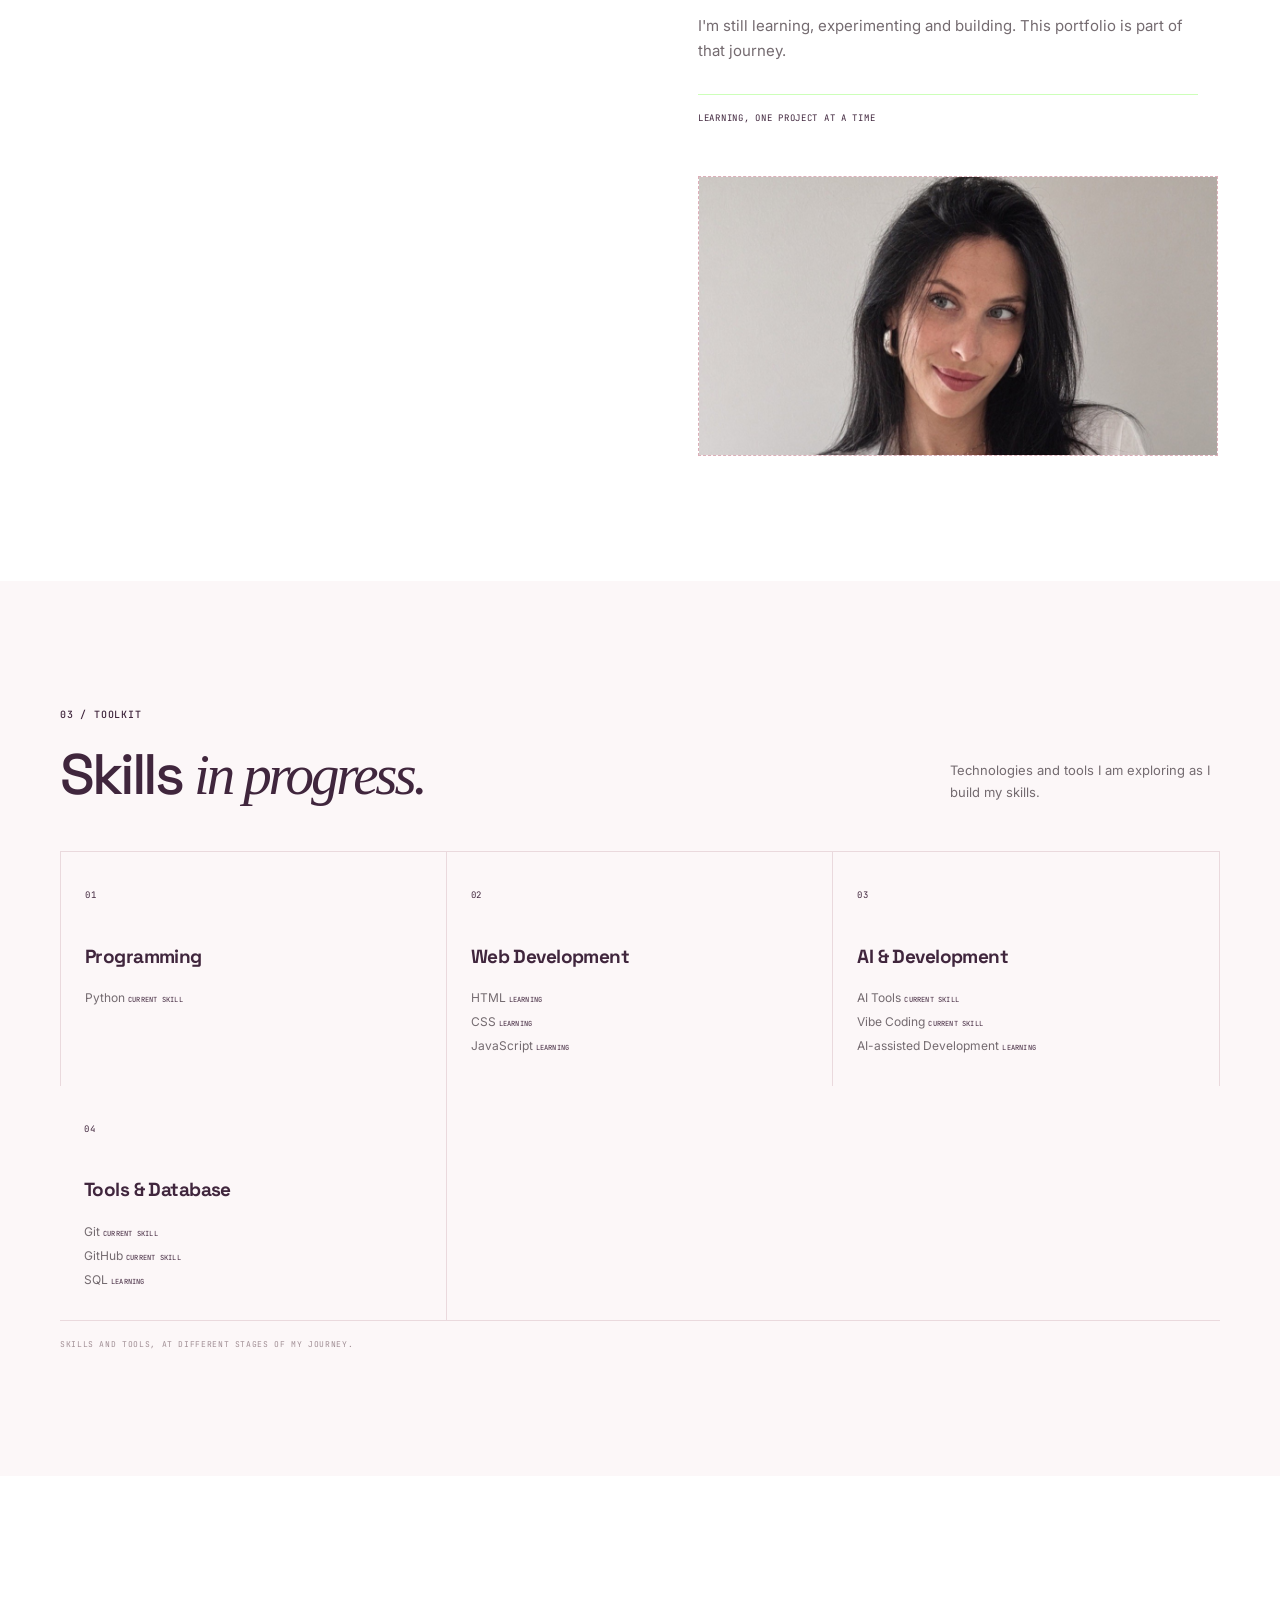
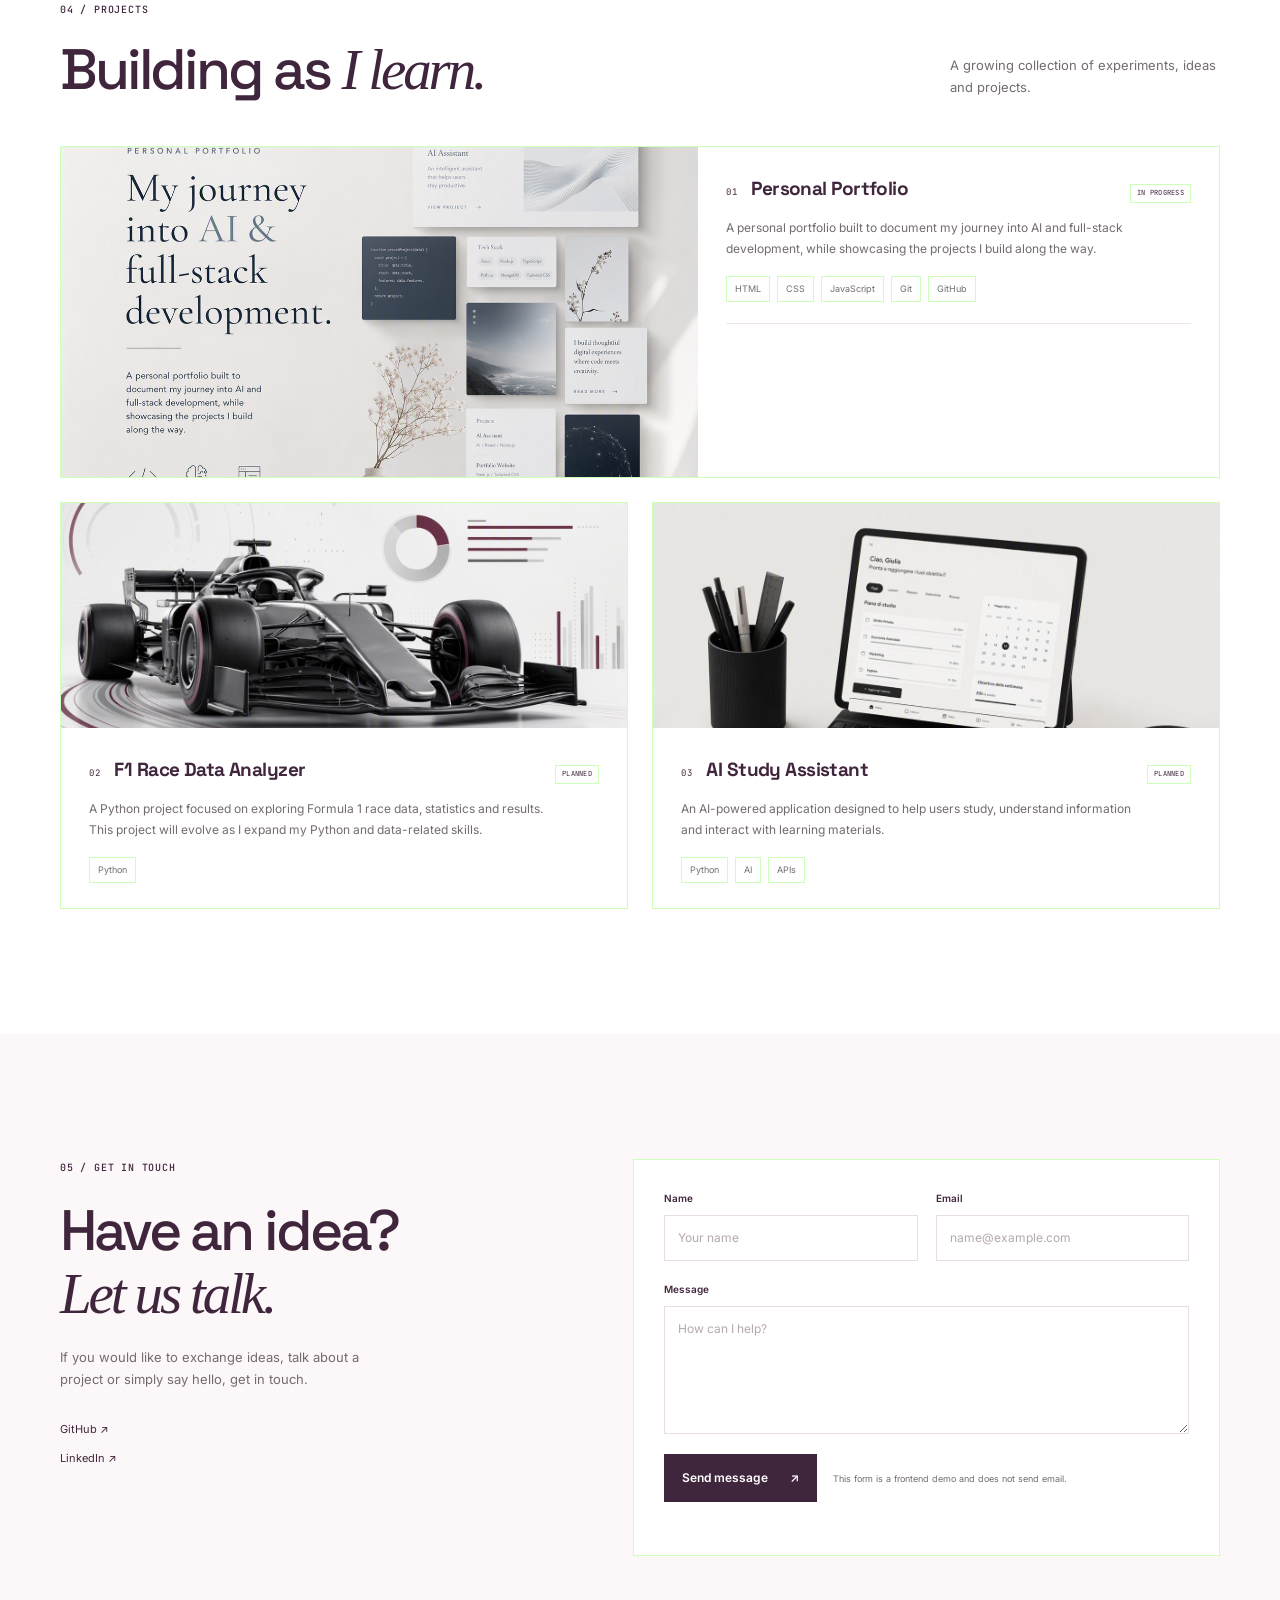
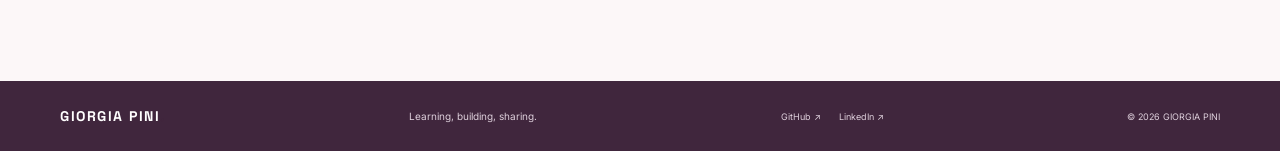
==== commit fa7ce8e6: "Update navigation and remove redundant links" ====
--- a/index.html
+++ b/index.html
@@ -25,7 +25,7 @@
         <li><a href="#about">About</a></li>
         <li><a href="#skills">Skills</a></li>
         <li><a href="#projects">Projects</a></li>
-        <li><a class="nav-contact" href="#contact">Contact <span aria-hidden="true">↗</span></a></li>
+        <li><a href="#contact">Contact</a></li>
       </ul>
     </nav>
   </header>
@@ -84,7 +84,7 @@
         <div class="projects-grid">
           <article class="project-card project-featured reveal">
             <div class="project-visual visual-portfolio"><img src="assets/images/personal-portfolio.png" alt="Personal Portfolio project preview"></div>
-            <div class="project-info"><div class="project-title-line"><span class="project-index mono">01</span><h3>Personal Portfolio</h3><span class="project-status mono">IN PROGRESS</span></div><p>A personal portfolio built to document my journey into AI and full-stack development, while showcasing the projects I build along the way.</p><div class="tag-list"><span>HTML</span><span>CSS</span><span>JavaScript</span><span>Git</span><span>GitHub</span></div><div class="project-links"><a href="https://github.com/giorgiapini/my-portfolio" class="project-link" aria-label="GitHub Personal Portfolio">GitHub <span aria-hidden="true">↗</span></a></div></div>
+            <div class="project-info"><div class="project-title-line"><span class="project-index mono">01</span><h3>Personal Portfolio</h3><span class="project-status mono">IN PROGRESS</span></div><p>A personal portfolio built to document my journey into AI and full-stack development, while showcasing the projects I build along the way.</p><div class="tag-list"><span>HTML</span><span>CSS</span><span>JavaScript</span><span>Git</span><span>GitHub</span></div><div class="project-links"></div></div>
           </article>
           <article class="project-card reveal">
             <div class="project-visual visual-data"><img src="assets/images/F1.png" alt="F1 Race Data Analyzer project preview"></div>
@@ -100,7 +100,7 @@
 
     <section class="section contact-section" id="contact" aria-labelledby="contact-title">
       <div class="container contact-grid">
-        <div class="contact-copy reveal"><p class="eyebrow">05 / GET IN TOUCH</p><h2 id="contact-title">Have an idea?<br><em>Let us talk.</em></h2><p>If you would like to exchange ideas, talk about a project or simply say hello, get in touch.</p><div class="social-links"><a href="https://github.com/giorgiapini">GitHub <span aria-hidden="true">↗</span></a><a href="https://www.linkedin.com/in/giorgia-pini-b1655030b/">LinkedIn <span aria-hidden="true">↗</span></a><a href="mailto:gpini_dev@outlook.it">gpini_dev@outlook.it <span aria-hidden="true">↗</span></a></div></div>
+        <div class="contact-copy reveal"><p class="eyebrow">05 / GET IN TOUCH</p><h2 id="contact-title">Have an idea?<br><em>Let us talk.</em></h2><p>If you would like to exchange ideas, talk about a project or simply say hello, get in touch.</p><div class="social-links"><a href="https://github.com/giorgiapini">GitHub <span aria-hidden="true">↗</span></a><a href="https://www.linkedin.com/in/giorgia-pini-b1655030b/">LinkedIn <span aria-hidden="true">↗</span></a></div></div>
         <form class="contact-form reveal" id="contact-form">
           <div class="form-row"><div class="form-field"><label for="name">Name</label><input id="name" name="name" type="text" autocomplete="name" placeholder="Your name" required></div><div class="form-field"><label for="email">Email</label><input id="email" name="email" type="email" autocomplete="email" placeholder="name@example.com" required></div></div>
           <div class="form-field"><label for="message">Message</label><textarea id="message" name="message" rows="5" placeholder="How can I help?" required></textarea></div>
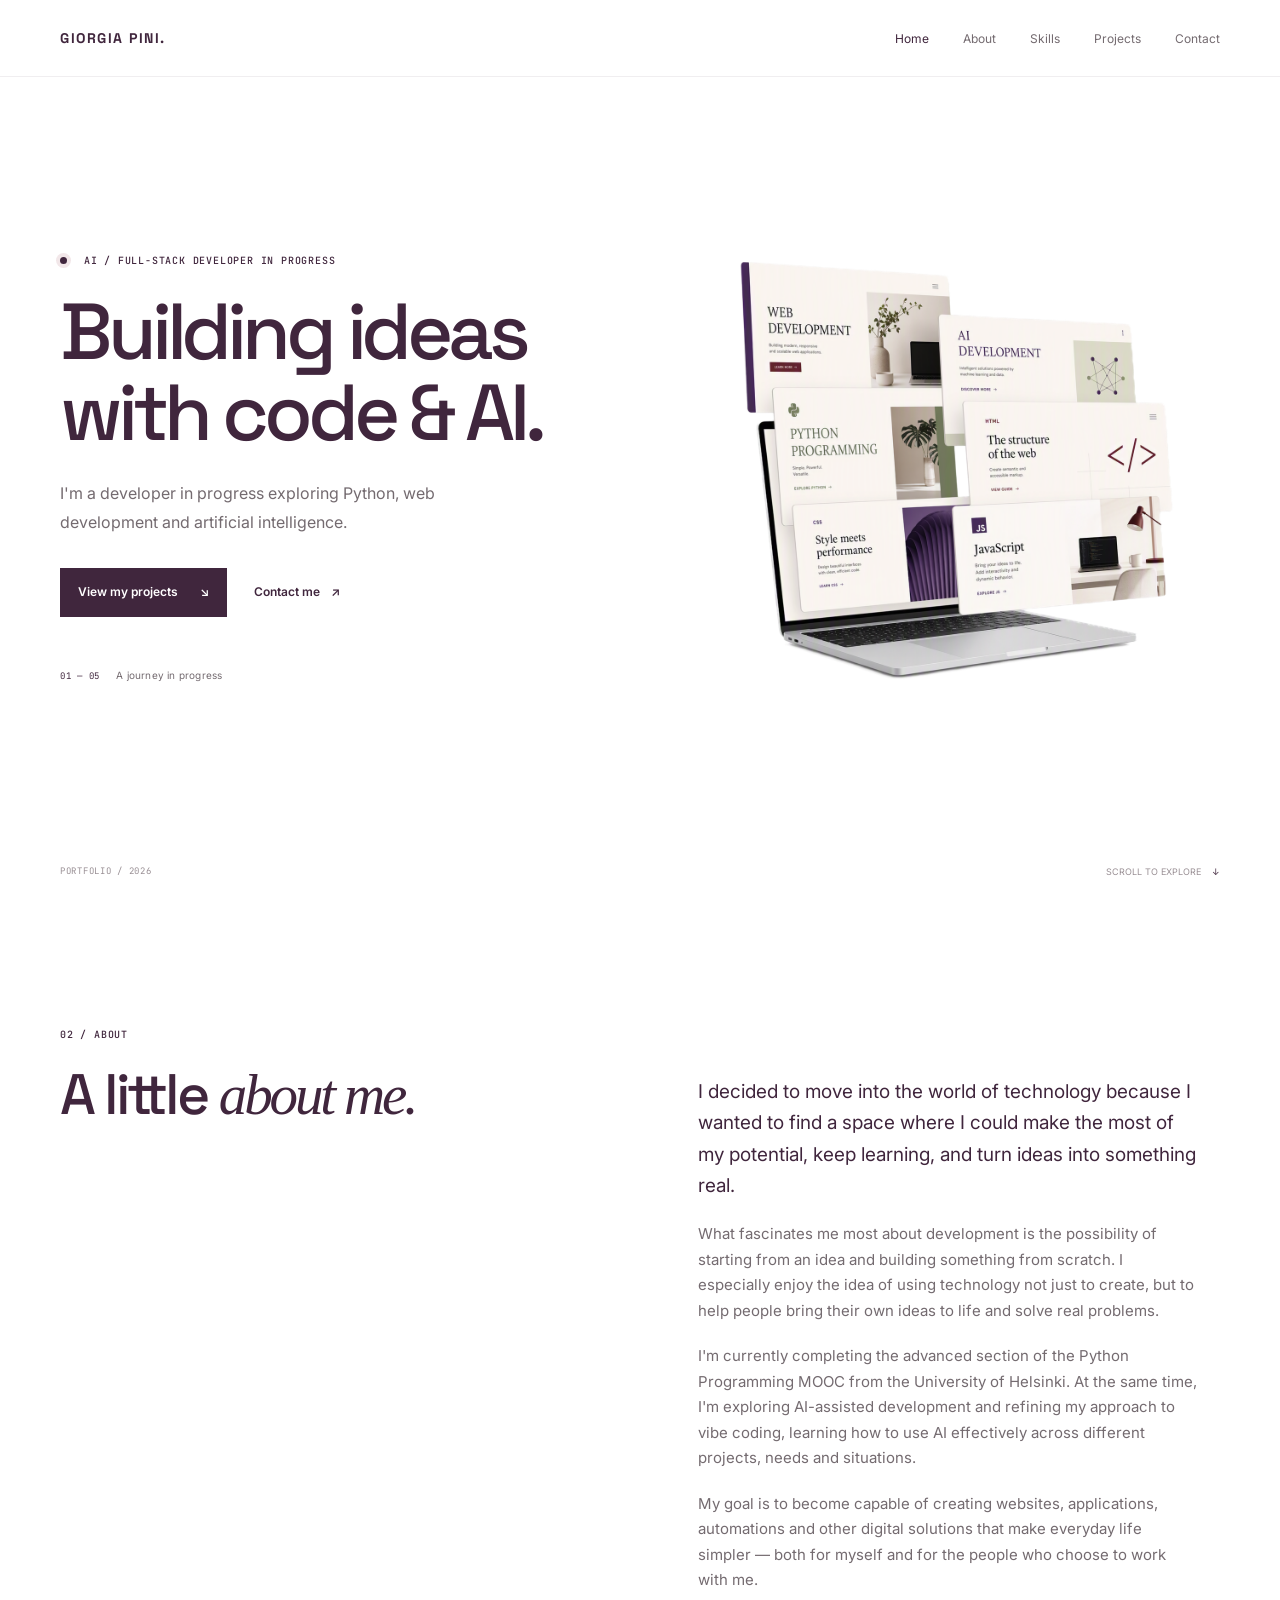
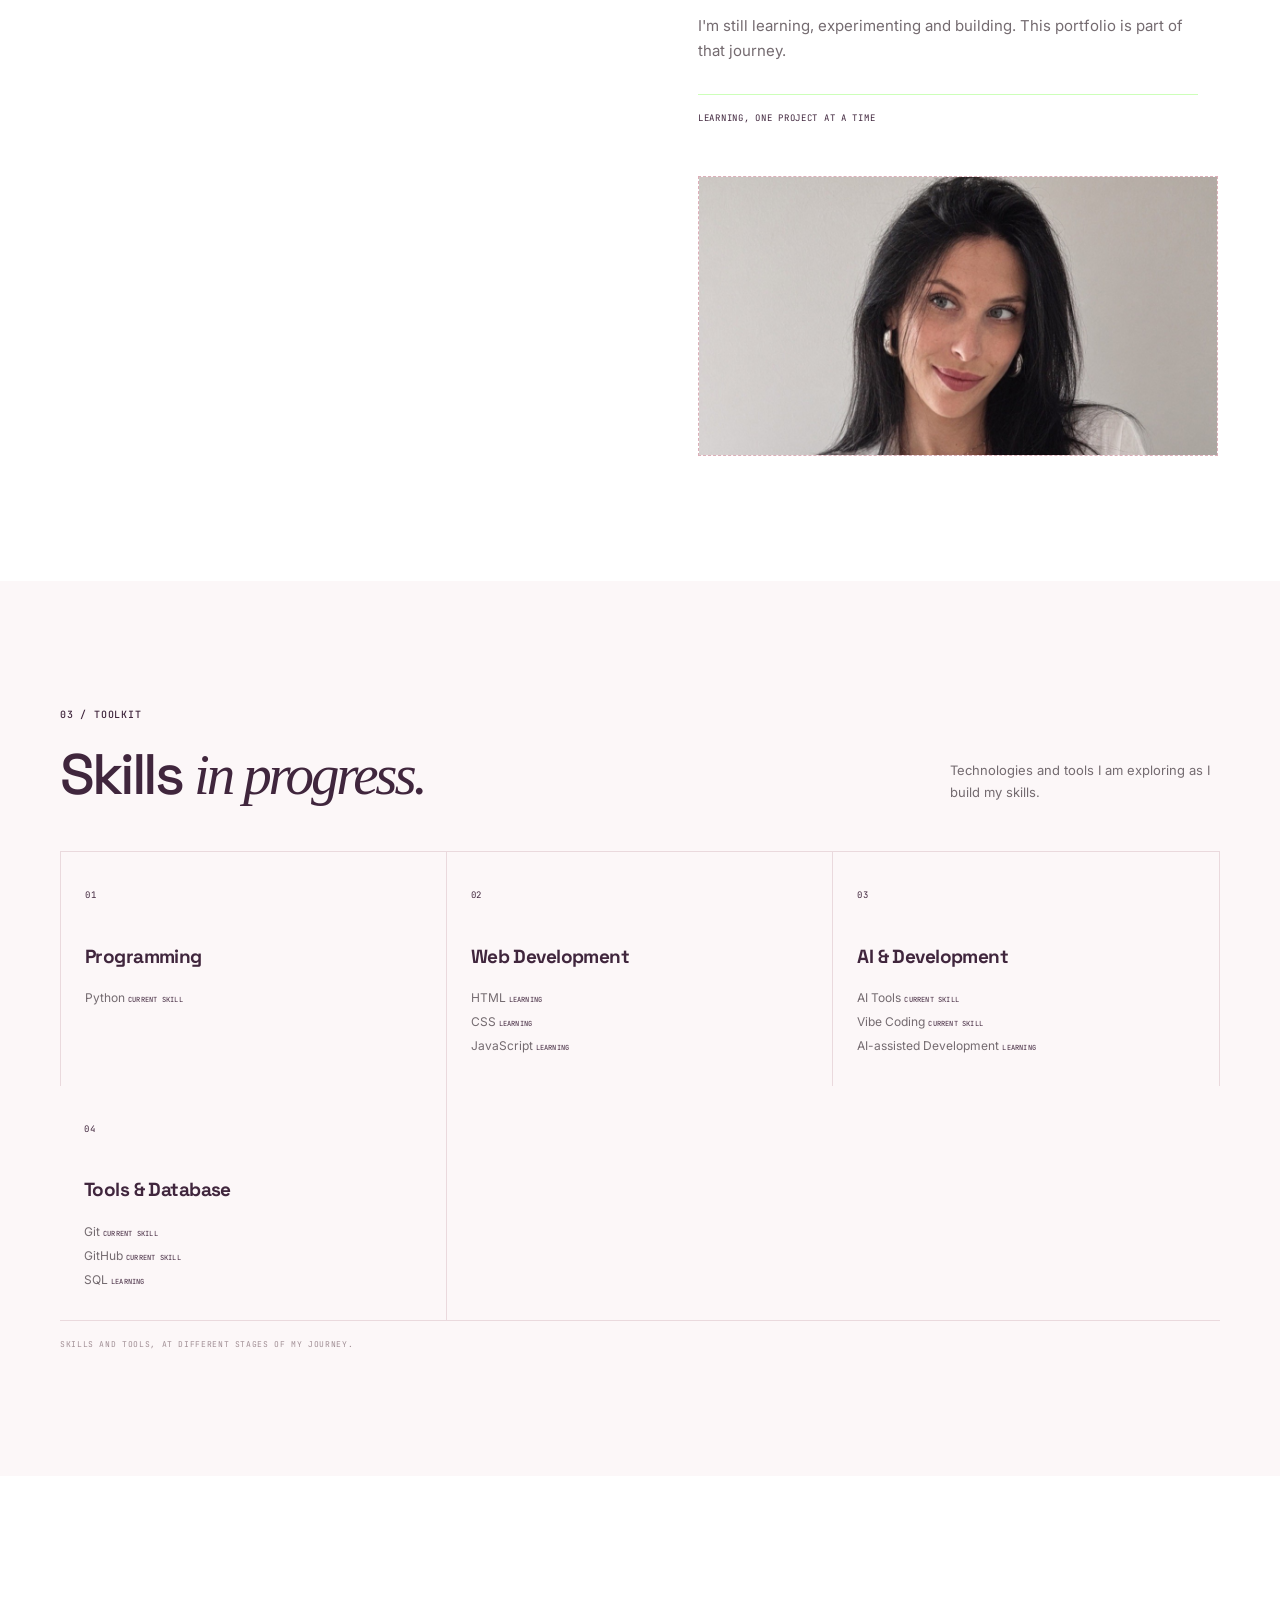
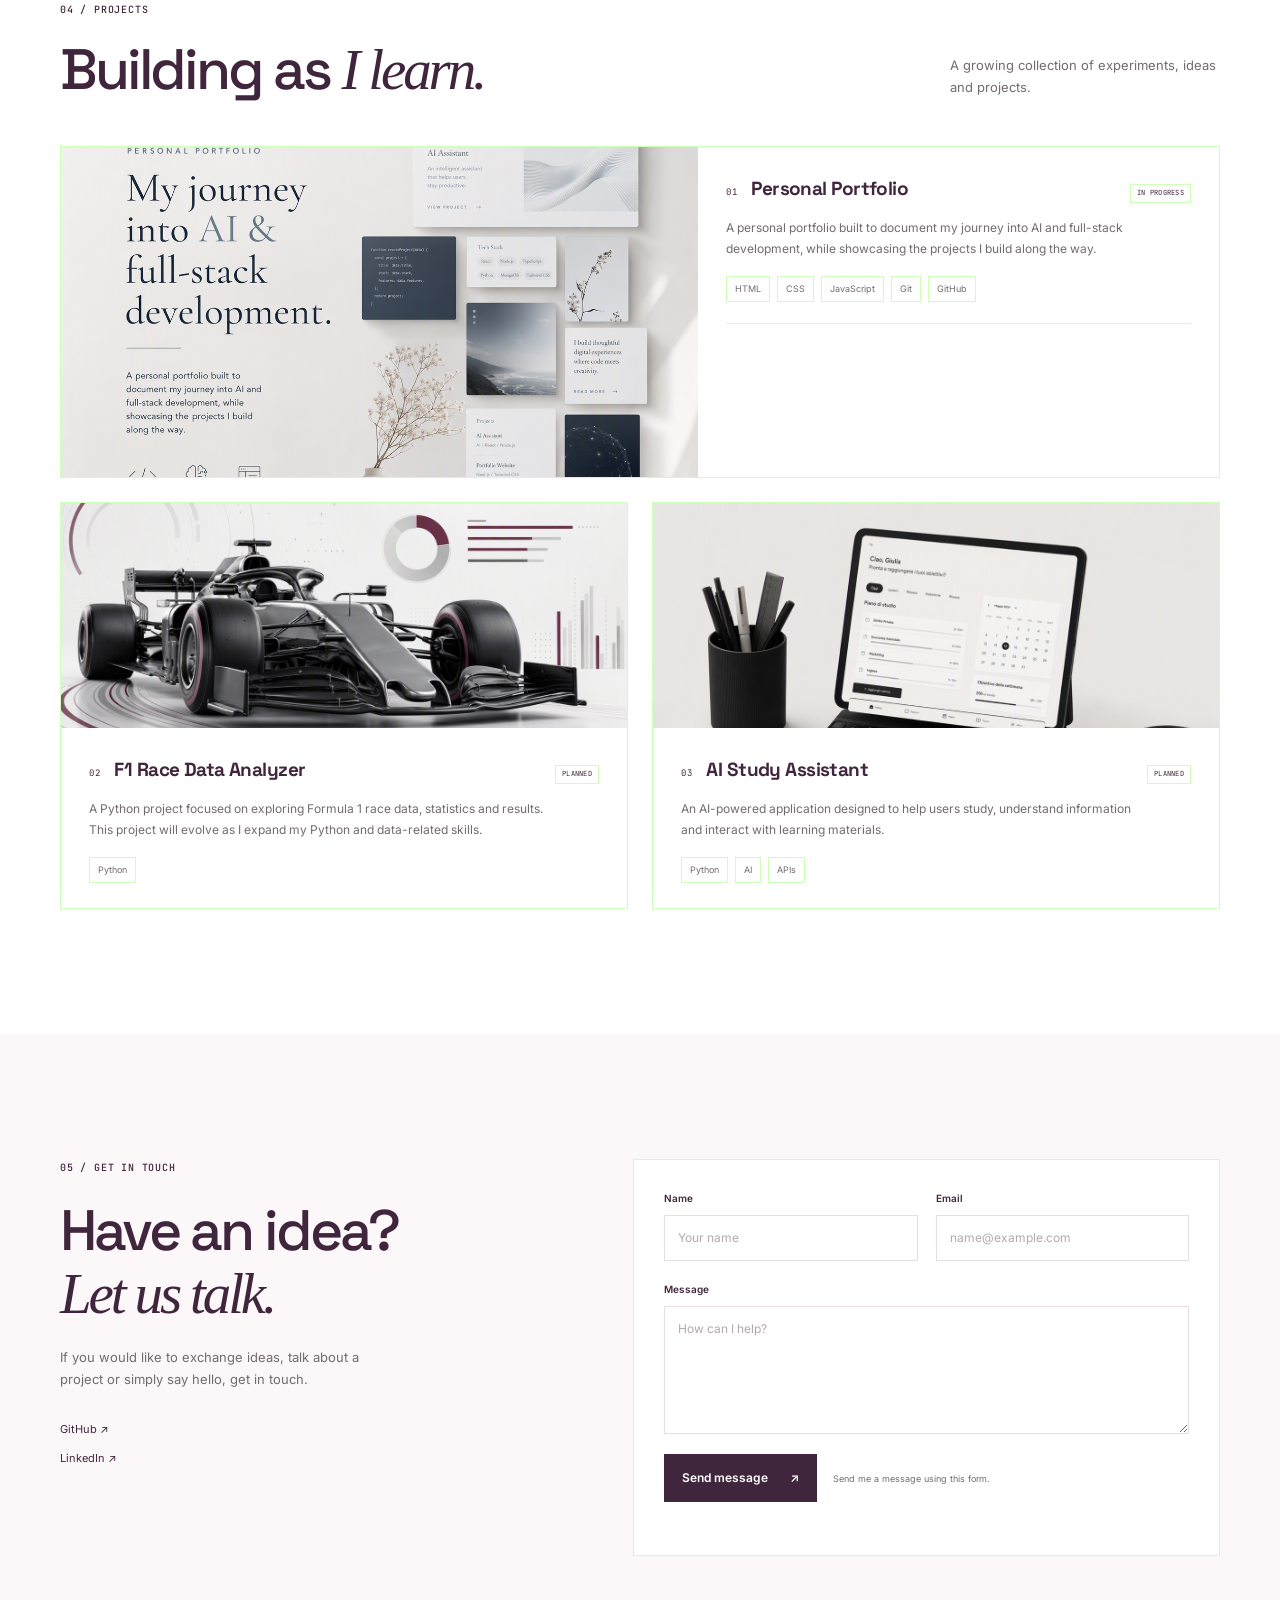
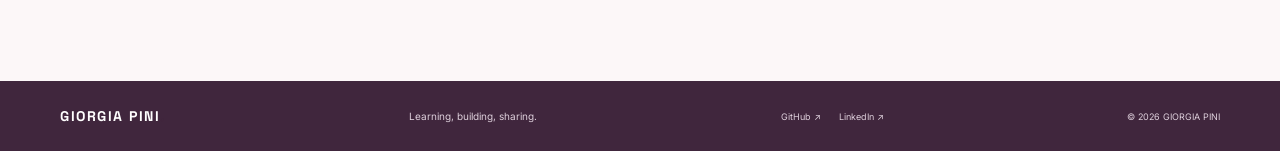
==== commit 6f58ede2: "Add functional contact form with Web3Forms" ====
--- a/index.html
+++ b/index.html
@@ -101,10 +101,11 @@
     <section class="section contact-section" id="contact" aria-labelledby="contact-title">
       <div class="container contact-grid">
         <div class="contact-copy reveal"><p class="eyebrow">05 / GET IN TOUCH</p><h2 id="contact-title">Have an idea?<br><em>Let us talk.</em></h2><p>If you would like to exchange ideas, talk about a project or simply say hello, get in touch.</p><div class="social-links"><a href="https://github.com/giorgiapini">GitHub <span aria-hidden="true">↗</span></a><a href="https://www.linkedin.com/in/giorgia-pini-b1655030b/">LinkedIn <span aria-hidden="true">↗</span></a></div></div>
-        <form class="contact-form reveal" id="contact-form">
+        <form class="contact-form reveal" id="contact-form" action="https://api.web3forms.com/submit" method="POST">
+          <input type="hidden" name="access_key" value="509272a5-afc4-46cb-b0f6-1a2265cd4d4f">
           <div class="form-row"><div class="form-field"><label for="name">Name</label><input id="name" name="name" type="text" autocomplete="name" placeholder="Your name" required></div><div class="form-field"><label for="email">Email</label><input id="email" name="email" type="email" autocomplete="email" placeholder="name@example.com" required></div></div>
           <div class="form-field"><label for="message">Message</label><textarea id="message" name="message" rows="5" placeholder="How can I help?" required></textarea></div>
-          <div class="form-submit"><button class="button button-primary" type="submit">Send message <span aria-hidden="true">↗</span></button><p class="form-note">This form is a frontend demo and does not send email.</p></div>
+          <div class="form-submit"><button class="button button-primary" type="submit">Send message <span aria-hidden="true">↗</span></button><p class="form-note">Send me a message using this form.</p></div>
           <p class="form-status" id="form-status" role="status" aria-live="polite"></p>
         </form>
       </div>
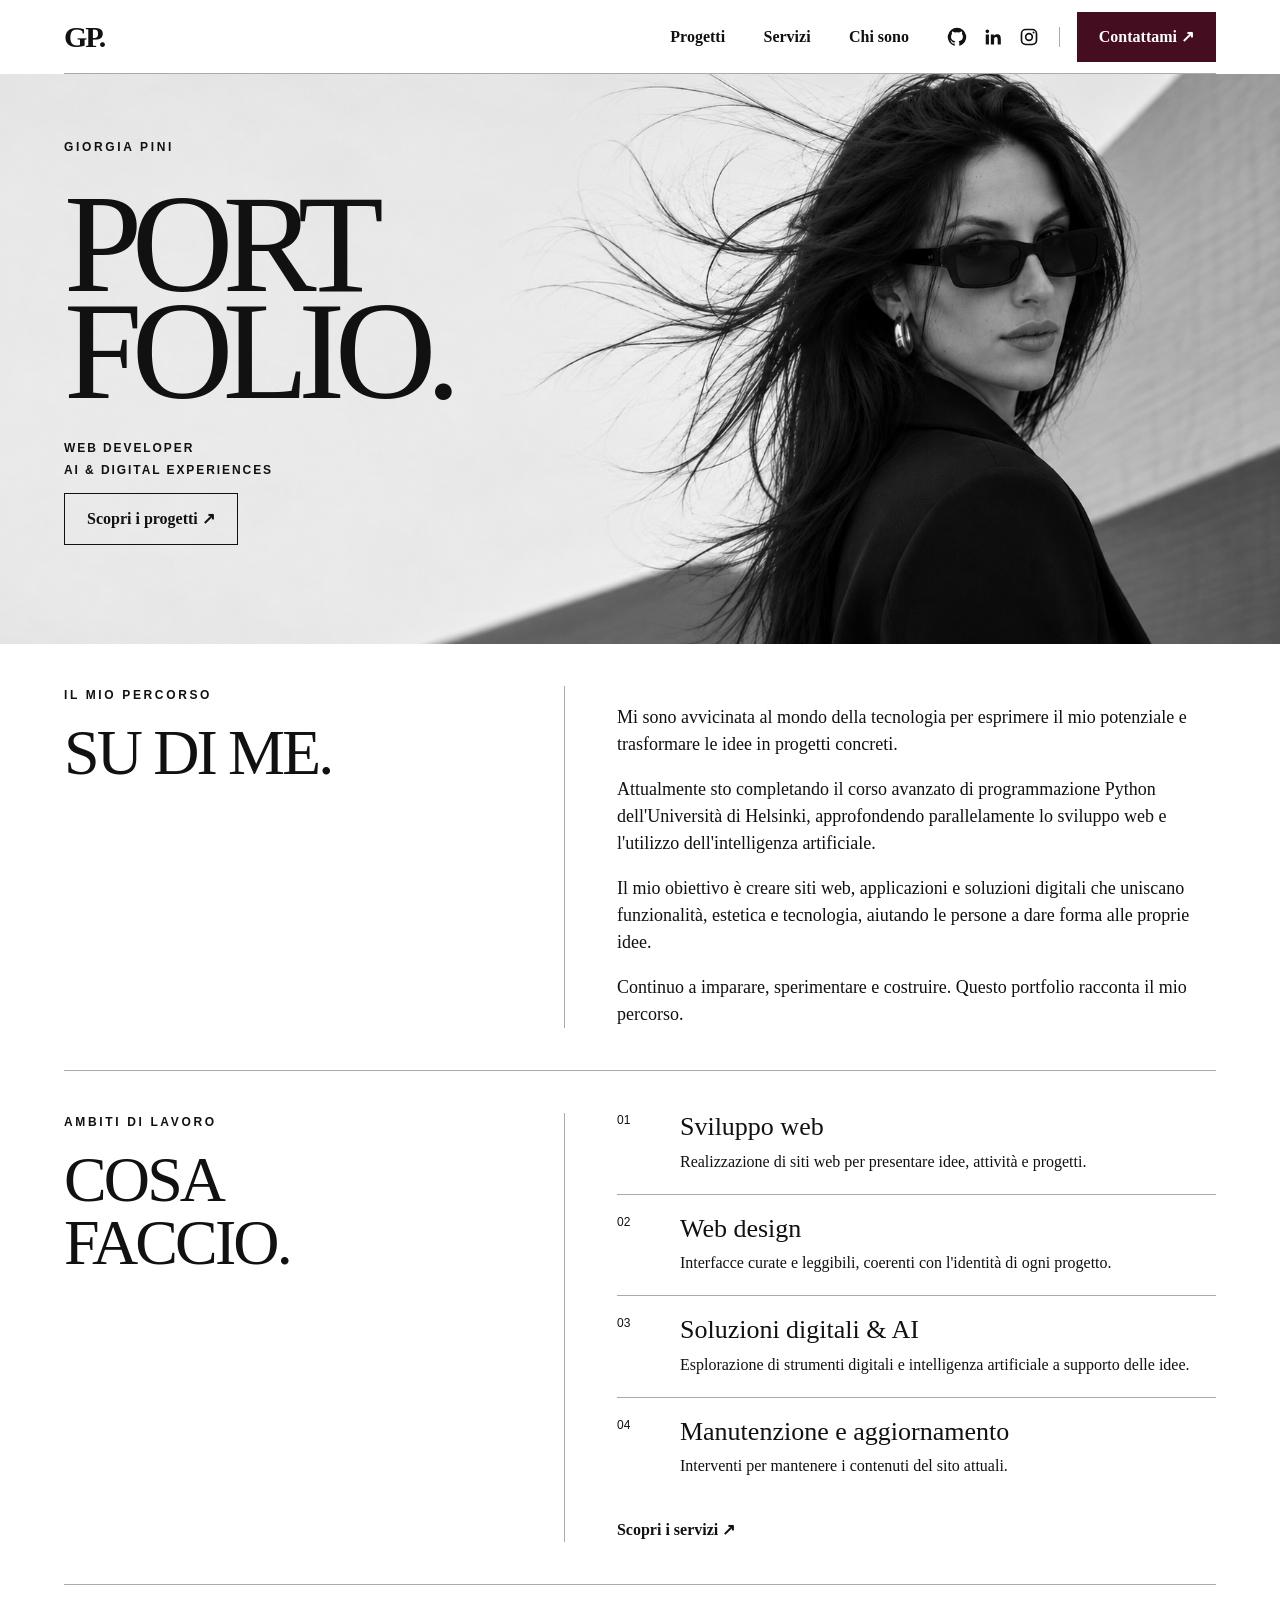
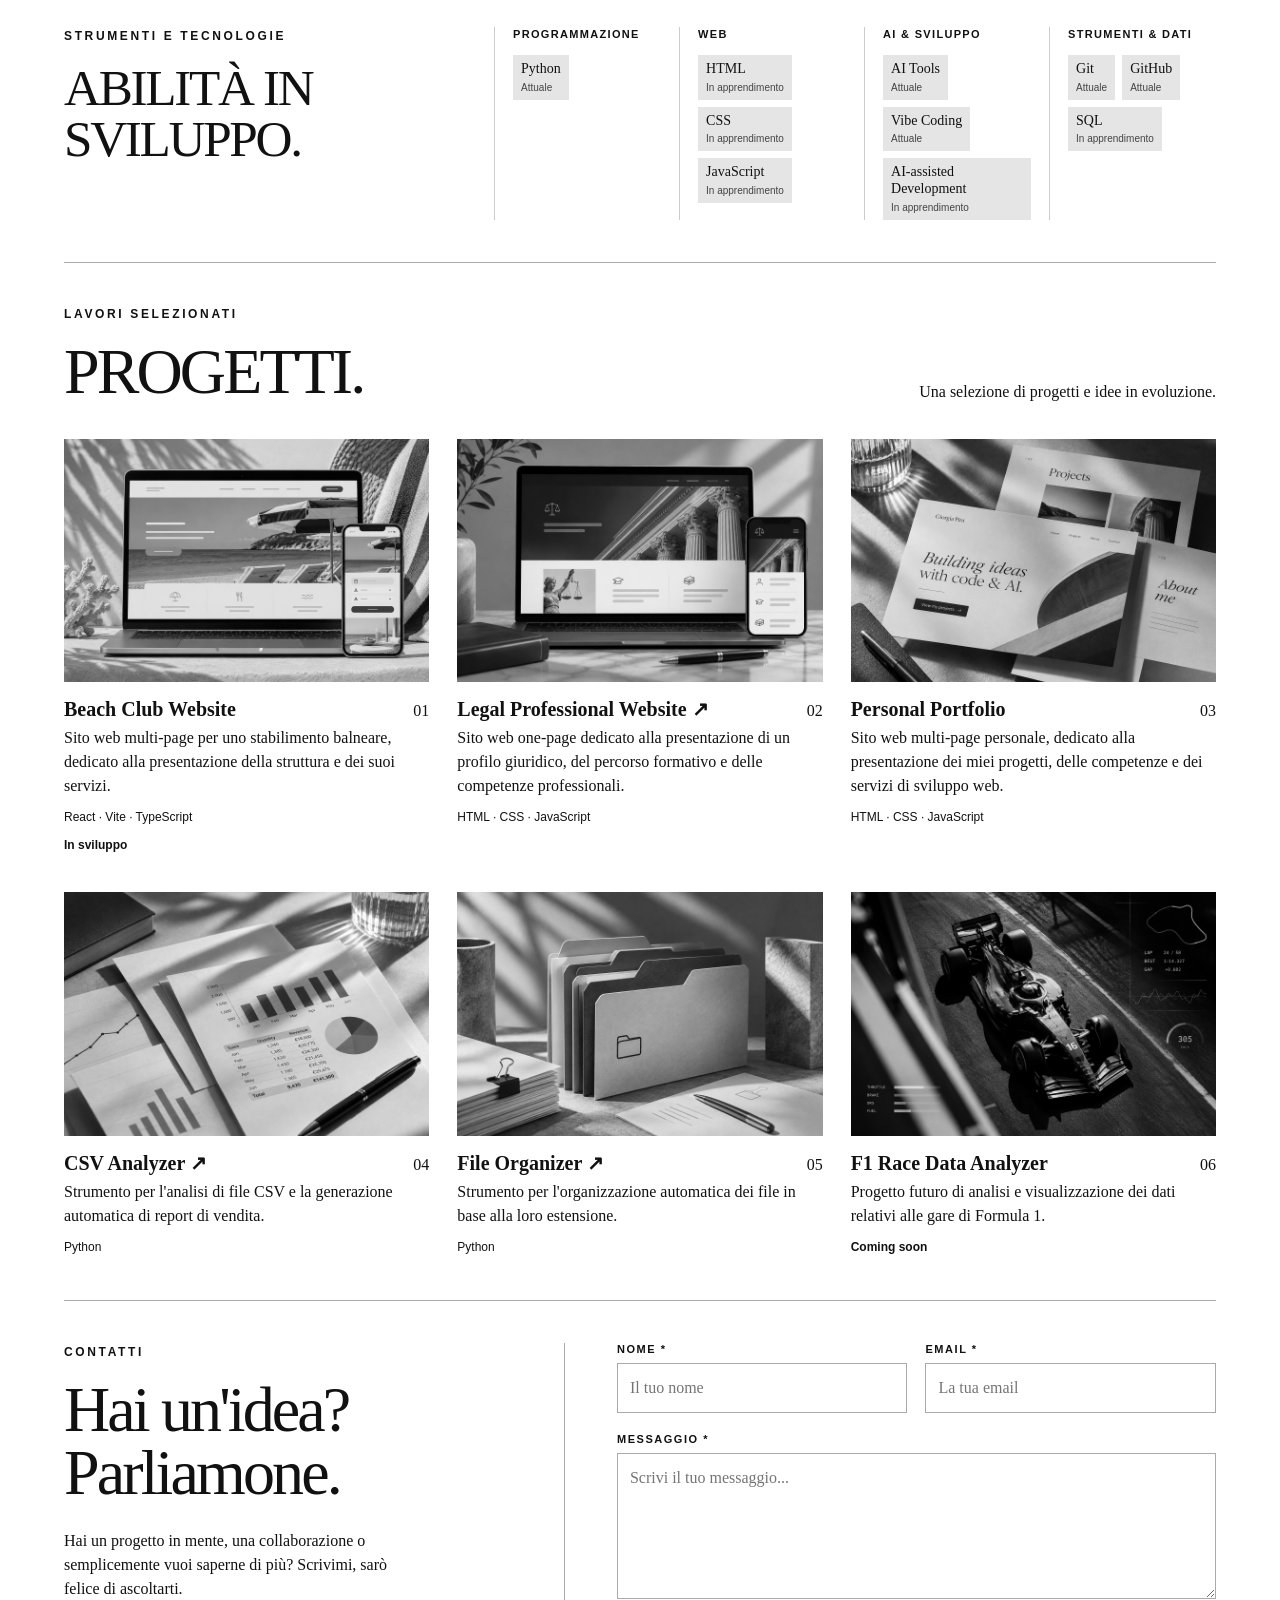
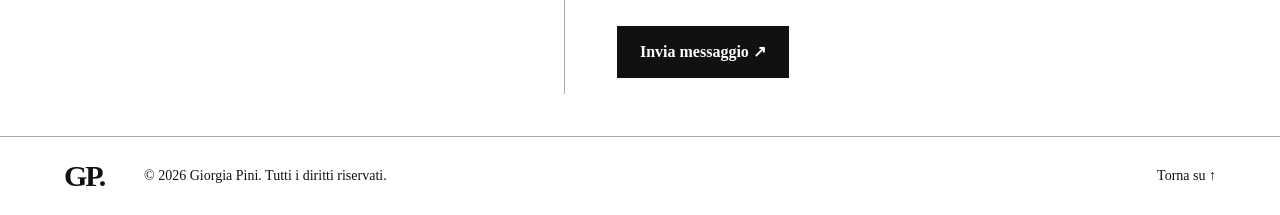
==== commit f1f5376e: "Redesign portfolio with editorial layout, services page and new projects" ====
--- a/index.html
+++ b/index.html
@@ -1,117 +1,6 @@
-<!doctype html>
-<html lang="en">
-<head>
-  <meta charset="utf-8">
-  <meta name="viewport" content="width=device-width, initial-scale=1">
-  <meta name="theme-color" content="#ffffff">
-  <meta name="description" content="Personal portfolio of Giorgia Pini, AI / Full-Stack Developer in progress.">
-  <title>Giorgia Pini — AI / Full-Stack Developer</title>
-  <link rel="preconnect" href="https://fonts.googleapis.com">
-  <link rel="preconnect" href="https://fonts.gstatic.com" crossorigin>
-  <link href="https://fonts.googleapis.com/css2?family=DM+Mono:wght@400;500&family=Inter:wght@400;500;600;700&family=Space+Grotesk:wght@400;500;600;700&display=swap" rel="stylesheet">
-  <link rel="stylesheet" href="css/style.css">
-  <script src="js/main.js" defer></script>
-</head>
-<body>
-  <a class="skip-link" href="#main">Skip to content</a>
-  <header class="site-header">
-    <nav class="nav-shell container" aria-label="Main navigation">
-      <a class="brand" href="#home" aria-label="Giorgia Pini, back to Home">GIORGIA PINI<span class="brand-dot">.</span></a>
-      <button class="menu-toggle" type="button" aria-expanded="false" aria-controls="nav-links" aria-label="Open menu">
-        <span></span><span></span>
-      </button>
-      <ul class="nav-links" id="nav-links">
-        <li><a href="#home">Home</a></li>
-        <li><a href="#about">About</a></li>
-        <li><a href="#skills">Skills</a></li>
-        <li><a href="#projects">Projects</a></li>
-        <li><a href="#contact">Contact</a></li>
-      </ul>
-    </nav>
-  </header>
-
-  <main id="main">
-    <section class="hero section-wrap" id="home" aria-labelledby="hero-title">
-      <div class="container hero-grid">
-        <div class="hero-copy reveal">
-          <p class="eyebrow"><span class="status-dot"></span> AI / FULL-STACK DEVELOPER IN PROGRESS</p>
-          <h1 id="hero-title">Building ideas<br>with <span>code &amp; AI.</span></h1>
-          <p class="hero-intro">I&apos;m a developer in progress exploring Python, web development and artificial intelligence.</p>
-          <div class="hero-actions">
-            <a class="button button-primary" href="#projects">View my projects <span aria-hidden="true">↘</span></a>
-            <a class="text-link" href="#contact">Contact me <span aria-hidden="true">↗</span></a>
-          </div>
-          <p class="hero-note"><span class="mono">01 — 05</span> A journey in progress</p>
-        </div>
-        <div class="hero-art reveal">
-          <img src="assets/images/hero-editorial.png" alt="Editorial collage of web development, AI, Python, HTML, CSS, and JavaScript displayed on a laptop">
-        </div>
-      </div>
-      <div class="hero-bottom container"><span class="mono">PORTFOLIO / 2026</span><a href="#about" class="scroll-cue">SCROLL TO EXPLORE <span aria-hidden="true">↓</span></a></div>
-    </section>
-
-    <section class="section about-section" id="about" aria-labelledby="about-title">
-      <div class="container about-grid">
-        <div class="section-heading reveal"><p class="eyebrow">02 / ABOUT</p><h2 id="about-title">A little <em>about me.</em></h2></div>
-        <div class="about-content reveal">
-          <p class="lead">I decided to move into the world of technology because I wanted to find a space where I could make the most of my potential, keep learning, and turn ideas into something real.</p>
-          <p>What fascinates me most about development is the possibility of starting from an idea and building something from scratch. I especially enjoy the idea of using technology not just to create, but to help people bring their own ideas to life and solve real problems.</p>
-          <p>I'm currently completing the advanced section of the Python Programming MOOC from the University of Helsinki. At the same time, I'm exploring AI-assisted development and refining my approach to vibe coding, learning how to use AI effectively across different projects, needs and situations.</p>
-          <p>My goal is to become capable of creating websites, applications, automations and other digital solutions that make everyday life simpler — both for myself and for the people who choose to work with me.</p>
-          <p>I'm still learning, experimenting and building. This portfolio is part of that journey.</p>
-          <div class="about-meta"><span class="mono">LEARNING, ONE PROJECT AT A TIME</span></div>
-        </div>
-        <div class="profile-placeholder reveal"><div class="profile-frame"><img src="assets/images/portrait.JPG" alt="Portrait photo"></div></div>
-      </div>
-    </section>
-
-    <section class="section skills-section" id="skills" aria-labelledby="skills-title">
-      <div class="container">
-        <div class="section-heading section-heading-row reveal"><div><p class="eyebrow">03 / TOOLKIT</p><h2 id="skills-title">Skills <em>in progress.</em></h2></div><p class="section-aside">Technologies and tools I am exploring as I build my skills.</p></div>
-        <div class="skills-grid">
-          <article class="skill-card reveal"><span class="skill-number mono">01</span><h3>Programming</h3><ul><li>Python <span class="skill-status mono">CURRENT SKILL</span></li></ul></article>
-          <article class="skill-card reveal"><span class="skill-number mono">02</span><h3>Web Development</h3><ul><li>HTML <span class="skill-status mono">LEARNING</span></li><li>CSS <span class="skill-status mono">LEARNING</span></li><li>JavaScript <span class="skill-status mono">LEARNING</span></li></ul></article>
-          <article class="skill-card reveal"><span class="skill-number mono">03</span><h3>AI &amp; Development</h3><ul><li>AI Tools <span class="skill-status mono">CURRENT SKILL</span></li><li>Vibe Coding <span class="skill-status mono">CURRENT SKILL</span></li><li>AI-assisted Development <span class="skill-status mono">LEARNING</span></li></ul></article>
-          <article class="skill-card reveal"><span class="skill-number mono">04</span><h3>Tools &amp; Database</h3><ul><li>Git <span class="skill-status mono">CURRENT SKILL</span></li><li>GitHub <span class="skill-status mono">CURRENT SKILL</span></li><li>SQL <span class="skill-status mono">LEARNING</span></li></ul></article>
-        </div>
-        <p class="skills-footnote mono">SKILLS AND TOOLS, AT DIFFERENT STAGES OF MY JOURNEY.</p>
-      </div>
-    </section>
-
-    <section class="section projects-section" id="projects" aria-labelledby="projects-title">
-      <div class="container">
-        <div class="section-heading section-heading-row reveal"><div><p class="eyebrow">04 / PROJECTS</p><h2 id="projects-title">Building as <em>I learn.</em></h2></div><p class="section-aside">A growing collection of experiments, ideas and projects.</p></div>
-        <div class="projects-grid">
-          <article class="project-card project-featured reveal">
-            <div class="project-visual visual-portfolio"><img src="assets/images/personal-portfolio.png" alt="Personal Portfolio project preview"></div>
-            <div class="project-info"><div class="project-title-line"><span class="project-index mono">01</span><h3>Personal Portfolio</h3><span class="project-status mono">IN PROGRESS</span></div><p>A personal portfolio built to document my journey into AI and full-stack development, while showcasing the projects I build along the way.</p><div class="tag-list"><span>HTML</span><span>CSS</span><span>JavaScript</span><span>Git</span><span>GitHub</span></div><div class="project-links"></div></div>
-          </article>
-          <article class="project-card reveal">
-            <div class="project-visual visual-data"><img src="assets/images/F1.png" alt="F1 Race Data Analyzer project preview"></div>
-            <div class="project-info"><div class="project-title-line"><span class="project-index mono">02</span><h3>F1 Race Data Analyzer</h3><span class="project-status mono">PLANNED</span></div><p>A Python project focused on exploring Formula 1 race data, statistics and results. This project will evolve as I expand my Python and data-related skills.</p><div class="tag-list"><span>Python</span></div></div>
-          </article>
-          <article class="project-card reveal">
-            <div class="project-visual visual-ai"><img src="assets/images/ai-study-assistant.png" alt="AI Study Assistant project preview"></div>
-            <div class="project-info"><div class="project-title-line"><span class="project-index mono">03</span><h3>AI Study Assistant</h3><span class="project-status mono">PLANNED</span></div><p>An AI-powered application designed to help users study, understand information and interact with learning materials.</p><div class="tag-list"><span>Python</span><span>AI</span><span>APIs</span></div></div>
-          </article>
-        </div>
-      </div>
-    </section>
-
-    <section class="section contact-section" id="contact" aria-labelledby="contact-title">
-      <div class="container contact-grid">
-        <div class="contact-copy reveal"><p class="eyebrow">05 / GET IN TOUCH</p><h2 id="contact-title">Have an idea?<br><em>Let us talk.</em></h2><p>If you would like to exchange ideas, talk about a project or simply say hello, get in touch.</p><div class="social-links"><a href="https://github.com/giorgiapini">GitHub <span aria-hidden="true">↗</span></a><a href="https://www.linkedin.com/in/giorgia-pini-b1655030b/">LinkedIn <span aria-hidden="true">↗</span></a></div></div>
-        <form class="contact-form reveal" id="contact-form" action="https://api.web3forms.com/submit" method="POST">
-          <input type="hidden" name="access_key" value="509272a5-afc4-46cb-b0f6-1a2265cd4d4f">
-          <div class="form-row"><div class="form-field"><label for="name">Name</label><input id="name" name="name" type="text" autocomplete="name" placeholder="Your name" required></div><div class="form-field"><label for="email">Email</label><input id="email" name="email" type="email" autocomplete="email" placeholder="name@example.com" required></div></div>
-          <div class="form-field"><label for="message">Message</label><textarea id="message" name="message" rows="5" placeholder="How can I help?" required></textarea></div>
-          <div class="form-submit"><button class="button button-primary" type="submit">Send message <span aria-hidden="true">↗</span></button><p class="form-note">Send me a message using this form.</p></div>
-          <p class="form-status" id="form-status" role="status" aria-live="polite"></p>
-        </form>
-      </div>
-    </section>
-  </main>
-
-  <footer class="site-footer"><div class="container footer-inner"><a class="brand footer-brand" href="#home">GIORGIA PINI<span class="brand-dot">.</span></a><p>Learning, building, sharing.</p><div class="footer-links"><a href="https://github.com/giorgiapini">GitHub ↗</a><a href="https://www.linkedin.com/in/giorgia-pini-b1655030b/">LinkedIn ↗</a></div><span class="footer-copy">© <span id="year">2026</span> GIORGIA PINI</span></div></footer>
-</body>
-</html>
+<!doctype html><html lang="it"><head><meta charset="utf-8"><meta name="viewport" content="width=device-width, initial-scale=1"><meta name="description" content="Portfolio di Giorgia Pini: sviluppo web e soluzioni digitali."><title>Giorgia Pini — Web Developer</title><link rel="stylesheet" href="css/style.css"><script src="js/main.js" defer></script></head><body><a class="skip-link" href="#main">Vai al contenuto</a><header id="top"><nav class="container nav" aria-label="Navigazione principale"><a class="brand" href="index.html">GP.</a><button class="menu-toggle" type="button" aria-expanded="false" aria-controls="nav-links" aria-label="Apri menu"><span></span><span></span></button><ul class="nav-links" id="nav-links"><li><a href="index.html#projects">Progetti</a></li><li><a href="servizi.html">Servizi</a></li><li><a href="index.html#about">Chi sono</a></li><li class="nav-socials"><div class="socials" aria-label="Social"><a href="https://github.com/giorgiapini" aria-label="GitHub"><svg viewBox="0 0 24 24" aria-hidden="true"><path fill="currentColor" d="M12 .9a11.1 11.1 0 0 0-3.51 21.63c.55.1.76-.24.76-.53v-2.13c-3.1.67-3.76-1.32-3.76-1.32-.5-1.28-1.24-1.62-1.24-1.62-1.01-.69.08-.68.08-.68 1.12.08 1.71 1.15 1.71 1.15.99 1.7 2.6 1.21 3.23.93.1-.72.39-1.21.7-1.49-2.48-.28-5.1-1.24-5.1-5.51 0-1.22.44-2.21 1.15-2.99-.12-.28-.5-1.42.11-2.95 0 0 .94-.3 3.06 1.14a10.6 10.6 0 0 1 5.57 0c2.12-1.44 3.06-1.14 3.06-1.14.61 1.53.23 2.67.11 2.95.72.78 1.15 1.77 1.15 2.99 0 4.28-2.62 5.22-5.12 5.5.4.35.76 1.02.76 2.06V22c0 .29.2.64.77.53A11.1 11.1 0 0 0 12 .9Z"/></svg></a><a href="https://www.linkedin.com/in/giorgia-pini-b1655030b/" aria-label="LinkedIn"><svg viewBox="0 0 24 24" aria-hidden="true"><path fill="currentColor" d="M5.2 3a2.2 2.2 0 1 0 0 4.4 2.2 2.2 0 0 0 0-4.4ZM3.3 9h3.8v12H3.3V9Zm6.1 0h3.6v1.6h.1c.5-.9 1.8-1.9 3.7-1.9 3.9 0 4.6 2.5 4.6 5.8V21h-3.8v-5.8c0-1.4 0-3.2-2-3.2s-2.3 1.5-2.3 3.1V21H9.4V9Z"/></svg></a><span class="social-unlinked" role="img" aria-label="Instagram"><svg viewBox="0 0 24 24" aria-hidden="true"><rect x="3" y="3" width="18" height="18" rx="5" fill="none" stroke="currentColor" stroke-width="2"/><circle cx="12" cy="12" r="4" fill="none" stroke="currentColor" stroke-width="2"/><circle cx="17.5" cy="6.5" r="1.2" fill="currentColor"/></svg></span></div></li><li><a class="nav-contact" href="index.html#contact">Contattami ↗</a></li></ul></nav></header><main id="main"><section class="hero"><img class="hero-image" src="assets/images/hero-portrait.png" alt="Ritratto di Giorgia Pini"><div class="container hero-content"><p class="eyebrow">GIORGIA PINI</p><h1>PORT<br>FOLIO.</h1><p class="hero-subtitle">WEB DEVELOPER<br>AI &amp; DIGITAL EXPERIENCES</p><a class="button button-outline" href="#projects">Scopri i progetti ↗</a></div></section>
+<section class="section container split" id="about"><div><p class="eyebrow">IL MIO PERCORSO</p><h2>SU DI ME.</h2></div><div class="split-content about-copy"><p>Mi sono avvicinata al mondo della tecnologia per esprimere il mio potenziale e trasformare le idee in progetti concreti.</p><p>Attualmente sto completando il corso avanzato di programmazione Python dell'Università di Helsinki, approfondendo parallelamente lo sviluppo web e l'utilizzo dell'intelligenza artificiale.</p><p>Il mio obiettivo è creare siti web, applicazioni e soluzioni digitali che uniscano funzionalità, estetica e tecnologia, aiutando le persone a dare forma alle proprie idee.</p><p>Continuo a imparare, sperimentare e costruire. Questo portfolio racconta il mio percorso.</p></div></section>
+<section class="section container split"><div><p class="eyebrow">AMBITI DI LAVORO</p><h2>COSA<br>FACCIO.</h2></div><div class="split-content service-list"><article><span>01</span><div><h3>Sviluppo web</h3><p>Realizzazione di siti web per presentare idee, attività e progetti.</p></div></article><article><span>02</span><div><h3>Web design</h3><p>Interfacce curate e leggibili, coerenti con l'identità di ogni progetto.</p></div></article><article><span>03</span><div><h3>Soluzioni digitali &amp; AI</h3><p>Esplorazione di strumenti digitali e intelligenza artificiale a supporto delle idee.</p></div></article><article><span>04</span><div><h3>Manutenzione e aggiornamento</h3><p>Interventi per mantenere i contenuti del sito attuali.</p></div></article><a class="text-link" href="servizi.html">Scopri i servizi ↗</a></div></section>
+<section class="section container skills-section" id="skills"><div><p class="eyebrow">STRUMENTI E TECNOLOGIE</p><h2>ABILITÀ IN<br>SVILUPPO.</h2></div><div class="skills-categories"><div class="skill-category"><h3>Programmazione</h3><ul><li>Python <span>Attuale</span></li></ul></div><div class="skill-category"><h3>Web</h3><ul><li>HTML <span>In apprendimento</span></li><li>CSS <span>In apprendimento</span></li><li>JavaScript <span>In apprendimento</span></li></ul></div><div class="skill-category"><h3>AI &amp; sviluppo</h3><ul><li>AI Tools <span>Attuale</span></li><li>Vibe Coding <span>Attuale</span></li><li>AI-assisted Development <span>In apprendimento</span></li></ul></div><div class="skill-category"><h3>Strumenti &amp; dati</h3><ul><li>Git <span>Attuale</span></li><li>GitHub <span>Attuale</span></li><li>SQL <span>In apprendimento</span></li></ul></div></div></section>
+<section class="section container" id="projects"><div class="section-top"><div><p class="eyebrow">LAVORI SELEZIONATI</p><h2>PROGETTI.</h2></div><p>Una selezione di progetti e idee in evoluzione.</p></div><div class="project-grid"><article><img src="assets/images/spiaggia.png" alt="Immagine illustrativa: Beach Club Website" loading="lazy"><div class="project-line"><h3>Beach Club Website</h3><span>01</span></div><p>Sito web multi-page per uno stabilimento balneare, dedicato alla presentazione della struttura e dei suoi servizi.</p><p class="project-tech">React · Vite · TypeScript</p><p class="project-state">In sviluppo</p></article><article><img src="assets/images/legale.png" alt="Immagine illustrativa: Legal Professional Website" loading="lazy"><div class="project-line"><h3><a href="https://giorgiapini.github.io/federica-pelucchi/" target="_blank" rel="noopener noreferrer">Legal Professional Website <span aria-hidden="true">↗</span><span class="project-link-note"> (si apre in una nuova scheda)</span></a></h3><span>02</span></div><p>Sito web one-page dedicato alla presentazione di un profilo giuridico, del percorso formativo e delle competenze professionali.</p><p class="project-tech">HTML · CSS · JavaScript</p></article><article><img src="assets/images/portfolio.png" alt="Immagine illustrativa: Personal Portfolio" loading="lazy"><div class="project-line"><h3>Personal Portfolio</h3><span>03</span></div><p>Sito web multi-page personale, dedicato alla presentazione dei miei progetti, delle competenze e dei servizi di sviluppo web.</p><p class="project-tech">HTML · CSS · JavaScript</p></article><article><img src="assets/images/csv-analyzer.png" alt="Immagine illustrativa: CSV Analyzer" loading="lazy"><div class="project-line"><h3><a href="https://github.com/giorgiapini/csv-analyzer" target="_blank" rel="noopener noreferrer">CSV Analyzer <span aria-hidden="true">↗</span><span class="project-link-note"> (si apre in una nuova scheda)</span></a></h3><span>04</span></div><p>Strumento per l'analisi di file CSV e la generazione automatica di report di vendita.</p><p class="project-tech">Python</p></article><article><img src="assets/images/file-organizer.png" alt="Immagine illustrativa: File Organizer" loading="lazy"><div class="project-line"><h3><a href="https://github.com/giorgiapini/file-organizer" target="_blank" rel="noopener noreferrer">File Organizer <span aria-hidden="true">↗</span><span class="project-link-note"> (si apre in una nuova scheda)</span></a></h3><span>05</span></div><p>Strumento per l'organizzazione automatica dei file in base alla loro estensione.</p><p class="project-tech">Python</p></article><article><img src="assets/images/F1.png" alt="Immagine illustrativa: F1 Race Data Analyzer" loading="lazy"><div class="project-line"><h3>F1 Race Data Analyzer</h3><span>06</span></div><p>Progetto futuro di analisi e visualizzazione dei dati relativi alle gare di Formula 1.</p><p class="project-state">Coming soon</p></article></div></section>
+<section class="section container split contact" id="contact"><div><p class="eyebrow">CONTATTI</p><h2>Hai un'idea?<br>Parliamone.</h2><p>Hai un progetto in mente, una collaborazione o semplicemente vuoi saperne di più? Scrivimi, sarò felice di ascoltarti.</p></div><form class="split-content contact-form" id="contact-form" action="https://api.web3forms.com/submit" method="POST"><input type="hidden" name="access_key" value="509272a5-afc4-46cb-b0f6-1a2265cd4d4f"><div class="form-row"><div><label for="name">NOME *</label><input id="name" name="name" autocomplete="name" placeholder="Il tuo nome" required></div><div><label for="email">EMAIL *</label><input id="email" name="email" type="email" autocomplete="email" placeholder="La tua email" required></div></div><div><label for="message">MESSAGGIO *</label><textarea id="message" name="message" rows="5" placeholder="Scrivi il tuo messaggio..." required></textarea></div><button class="button button-dark" type="submit">Invia messaggio ↗</button><p id="form-status" role="status" aria-live="polite"></p></form></section></main><footer><div class="container footer-inner"><a class="brand" href="index.html">GP.</a><p>© <span id="year">2026</span> Giorgia Pini. Tutti i diritti riservati.</p><a href="#top">Torna su ↑</a></div></footer></body></html>
--- a/css/style.css
+++ b/css/style.css
@@ -1,15 +1,34 @@
-@import url('https://fonts.googleapis.com/css2?family=JetBrains+Mono:wght@400;500&display=swap');
-
-:root{--white:#FFFFFF;--surface:#CDFFB9;--plum:#40263D;--ink:#29232A;--muted:#746B70;--accent:#40263D;--accent-hover:#80464D;--border:#CDFFB9;--serif:Georgia,'Times New Roman',serif;--sans:'Inter',Arial,sans-serif;--display:'Space Grotesk',sans-serif;--mono:'JetBrains Mono','DM Mono',monospace;--container:1160px;--ease:cubic-bezier(.2,.75,.25,1)}
-*{box-sizing:border-box}html{scroll-behavior:smooth;scroll-padding-top:90px}body{margin:0;background:var(--white);color:var(--ink);font-family:var(--sans);font-size:15px;line-height:1.7;-webkit-font-smoothing:antialiased}a{color:inherit;text-decoration:none}button,input,textarea{font:inherit}button,a{-webkit-tap-highlight-color:transparent}.container{width:min(var(--container),calc(100% - 64px));margin-inline:auto}.mono,.eyebrow{font-family:var(--mono);letter-spacing:.08em}.skip-link{position:fixed;z-index:1000;top:8px;left:8px;padding:10px 14px;background:var(--plum);color:white;transform:translateY(-150%)}.skip-link:focus{transform:none}:focus-visible{outline:3px solid var(--accent);outline-offset:4px}.site-header{position:sticky;z-index:20;top:0;background:rgba(255,255,255,.94);backdrop-filter:blur(14px);border-bottom:1px solid rgba(64,38,61,.08)}.nav-shell{height:76px;display:flex;align-items:center;justify-content:space-between}.brand{font:700 14px var(--display);letter-spacing:.11em;color:var(--plum)}.brand-dot{color:var(--accent)}.nav-links{display:flex;align-items:center;gap:34px;list-style:none;padding:0;margin:0}.nav-links a{font-size:12px;color:var(--muted);transition:color .2s}.nav-links a:hover,.nav-links a[aria-current=location]{color:var(--plum)}.nav-links .nav-contact{color:var(--plum);border:1px solid var(--border);padding:10px 14px;border-radius:3px}.nav-contact span{color:var(--accent);padding-left:8px}.menu-toggle{display:none;background:none;border:0;padding:10px;color:var(--plum)}.menu-toggle span{display:block;width:23px;height:1px;background:currentColor;margin:6px}
-.section-wrap{padding:0}.hero{min-height:calc(100svh - 76px);position:relative;display:flex;flex-direction:column;justify-content:center;overflow:hidden}.hero-grid{display:grid;grid-template-columns:1.03fr .97fr;align-items:center;gap:5%;padding-top:52px;padding-bottom:94px}.eyebrow{font-size:10px;color:var(--accent);font-weight:500;margin:0 0 23px}.status-dot{width:7px;height:7px;border-radius:50%;background:var(--accent);display:inline-block;margin-right:10px;box-shadow:0 0 0 4px rgba(138,38,54,.11)}h1,h2,h3,p{margin-top:0}h1,h2,h3{font-family:var(--display);color:var(--plum)}h1{font-size:clamp(48px,6.2vw,80px);letter-spacing:-.065em;line-height:1.02;margin:0 0 25px;font-weight:500}h1 span{color:var(--accent)}.hero-intro{color:var(--muted);font-size:16px;line-height:1.8;max-width:430px;margin-bottom:32px}.hero-actions{display:flex;align-items:center;gap:27px}.button{border:0;display:inline-flex;align-items:center;justify-content:center;gap:22px;padding:14px 18px;font-size:12px;font-weight:600;transition:background .2s,transform .2s var(--ease),box-shadow .2s}.button-primary{background:var(--accent);color:white}.button-primary:hover{background:var(--accent-hover);transform:translateY(-2px);box-shadow:0 8px 18px rgba(128,70,77,.14)}.text-link{font-size:12px;font-weight:600;color:var(--plum)}.text-link span{color:var(--accent);padding-left:8px}.hero-note{margin:50px 0 0;font-size:10px;letter-spacing:.02em;color:var(--muted)}.hero-note .mono{font-size:9px;color:var(--accent);margin-right:13px}.hero-art{min-height:480px;position:relative;overflow:hidden}.hero-art img{position:absolute;inset:0;width:100%;height:100%;object-fit:cover;object-position:center}.art-grid{position:absolute;inset:0;background-image:linear-gradient(rgba(64,38,61,.055) 1px,transparent 1px),linear-gradient(90deg,rgba(64,38,61,.055) 1px,transparent 1px);background-size:42px 42px;mask-image:linear-gradient(135deg,black 15%,transparent 85%)}.orbit{position:absolute;border:1px solid rgba(64,38,61,.16);border-radius:50%;left:50%;top:48%;transform:translate(-50%,-50%) rotate(-32deg)}.orbit-one{width:360px;height:245px}.orbit-two{width:260px;height:390px;transform:translate(-50%,-50%) rotate(37deg)}.orb{position:absolute;border-radius:50%}.orb-main{width:190px;height:210px;left:50%;top:48%;transform:translate(-50%,-50%) rotate(28deg);border-radius:57% 43% 62% 38%/46% 44% 56% 54%;background:radial-gradient(ellipse at 35% 28%,#f5c6cb 0%,#df929b 42%,#40263D 100%);box-shadow:inset -15px -12px 25px rgba(64,38,61,.13),0 26px 46px rgba(64,38,61,.12);animation:float 7s ease-in-out infinite}.orb-small{width:69px;height:69px;left:25%;top:29%;background:#e4d9ef;border:8px solid rgba(255,255,255,.6);box-shadow:0 10px 24px rgba(64,38,61,.08)}.orb-leaf{width:56px;height:105px;right:18%;bottom:22%;border-radius:100% 0 100% 0;transform:rotate(40deg);background:linear-gradient(140deg,#d4e3d3,#8faa94);opacity:.85}.art-node{position:absolute;width:8px;height:8px;background:var(--plum);border:2px solid #fff;border-radius:50%;box-shadow:0 0 0 1px var(--plum)}.node-one{left:22%;top:63%}.node-two{right:24%;top:28%}.node-three{right:33%;bottom:16%;background:var(--accent)}.art-caption{position:absolute;left:24px;bottom:23px;display:flex;align-items:center;gap:12px;font-size:9px;color:var(--plum)}.caption-line{display:block;width:42px;height:1px;background:var(--accent)}.art-index{position:absolute;top:22px;right:22px;font-size:9px;color:var(--muted)}.hero-bottom{position:absolute;bottom:22px;left:50%;transform:translateX(-50%);display:flex;justify-content:space-between;color:#998f94;font-size:9px}.hero-bottom .mono,.scroll-cue{font-size:9px}.scroll-cue span{color:var(--accent);padding-left:8px}
-.section{padding:125px 0}.about-section{background:#fff}.about-grid{display:grid;grid-template-columns:1fr 1fr;column-gap:10%;row-gap:50px}.section-heading .eyebrow{margin-bottom:20px}.section-heading h2,.contact-copy h2{font-size:clamp(38px,4.5vw,57px);line-height:1.12;letter-spacing:-.055em;font-weight:500;margin:0}.section-heading em,.contact-copy h2 em{font-family:var(--serif);font-weight:400;color:var(--accent)}.about-content{padding-top:50px;color:var(--muted);max-width:500px}.about-content p{margin-bottom:20px}.about-content .lead{color:var(--plum);font-size:19px;line-height:1.65}.about-meta{border-top:1px solid var(--border);margin-top:30px;padding-top:16px;display:flex;align-items:center;justify-content:space-between;color:var(--accent);font-size:9px}.profile-placeholder{grid-column:2;margin-left:0;width:520px;max-width:100%}.profile-frame{height:280px;border:1px dashed #dcaeb8;background:linear-gradient(135deg,#fcf4f5,#fff);display:flex;align-items:center;justify-content:center;position:relative;color:#b48691;font-size:10px;line-height:1.8;text-align:center}.profile-frame img{position:absolute;inset:0;width:100%;height:100%;object-fit:cover;object-position:center 8%}.profile-caption{display:block;text-align:right;padding-top:9px;color:#a08e94;font-size:8px}
-.skills-section{background:#fcf7f8}.section-heading-row{display:flex;justify-content:space-between;align-items:end;margin-bottom:44px}.section-aside{max-width:270px;color:var(--muted);font-size:13px;margin:0 0 4px}.skills-grid{display:grid;grid-template-columns:repeat(3,1fr);border-top:1px solid #ead9dd;border-bottom:1px solid #ead9dd}.skill-card{position:relative;min-height:225px;padding:28px 24px;border-right:1px solid #ead9dd;transition:background .25s}.skill-card:first-child{border-left:1px solid #ead9dd}.skill-card:hover{background:white}.skill-number{font-size:9px;color:var(--accent)}.skill-card h3{font-size:19px;letter-spacing:-.03em;margin:35px 0 13px}.skill-card ul{list-style:none;padding:0;margin:0;color:var(--muted);font-size:12px;line-height:2}.skills-footnote{font-size:8px;color:#a18f95;margin:17px 0 0}
-.projects-section{background:#fff}.projects-grid{display:grid;grid-template-columns:1fr 1fr;gap:24px}.project-card{border:1px solid var(--border);background:#fff;transition:transform .3s var(--ease),box-shadow .3s}.project-card:hover{transform:translateY(-5px);box-shadow:0 16px 35px rgba(64,38,61,.08)}.project-featured{grid-column:1/-1;display:grid;grid-template-columns:1.1fr .9fr}.visual-portfolio img{position:absolute;inset:0;width:100%;height:100%;object-fit:cover}.project-visual{height:225px;background:#faf0f2;position:relative;overflow:hidden}.project-featured .project-visual{height:100%;min-height:330px}.visual-tag{position:absolute;top:18px;left:20px;font-size:8px;color:var(--plum)}.browser-bar{height:36px;background:#fff;border-bottom:1px solid var(--border);display:flex;align-items:center;gap:5px;padding:0 14px}.browser-bar i,.ai-window-top i{width:6px;height:6px;background:#d8b5bb;border-radius:50%}.browser-bar span{font:8px var(--mono);color:#9e858c;margin-left:8px}.visual-layout{position:absolute;inset:29px 14% 26px;display:flex;flex-direction:column;align-items:flex-start}.visual-layout b{width:43%;height:17px;background:var(--plum);margin:20px 0 12px}.visual-layout>span{height:5px;width:62%;background:#dfbfc5;margin:4px 0}.visual-layout>span:nth-of-type(2){width:44%}.visual-block{position:absolute;right:1%;top:0;width:37%;height:100%;background:linear-gradient(145deg,#e8c1c9,#cc7887);border-radius:42% 58% 53% 47%/48% 39% 61% 52%;transform:rotate(-17deg)}.project-info{padding:26px 28px 25px}.project-title-line{display:flex;align-items:baseline;gap:14px}.project-index{font-size:9px;color:var(--accent)}.project-title-line h3{font-size:19px;margin:0;letter-spacing:-.03em}.project-info>p{font-size:12px;line-height:1.75;color:var(--muted);margin:12px 0 17px;max-width:470px}.tag-list{display:flex;gap:7px;flex-wrap:wrap}.tag-list span{border:1px solid var(--border);color:var(--muted);font-size:9px;padding:4px 8px}.project-links{display:flex;gap:22px;border-top:1px solid #f1e5e8;margin-top:21px;padding-top:14px}.project-link{font-size:10px;font-weight:600;color:var(--plum)}.project-link span{color:var(--accent);padding-left:4px}.visual-data{background:#f7eef1;padding:50px 14% 25px}.visual-data img{position:absolute;inset:0;width:100%;height:100%;object-fit:cover}.chart-label{font-size:8px;color:#947984;text-align:right}.chart{position:absolute;inset:65px 18% 32px;display:flex;align-items:flex-end;gap:8%;border-bottom:1px solid #d9c3c9}.chart i{display:block;flex:1;height:var(--h);background:linear-gradient(0deg,#bd6978,#e7bdc5);border-radius:3px 3px 0 0}.chart i:nth-child(2n){background:#88708d}.chart-baseline{position:absolute;left:10%;right:10%;bottom:26px;border-top:1px dashed #cfb7bf}.visual-ai{background:#f8f1f7;display:grid;place-items:center}.visual-ai img{display:block;width:100%;height:100%;object-fit:cover}.ai-window{width:62%;background:#fff;border:1px solid #e8dce8;padding:12px;box-shadow:0 12px 22px rgba(64,38,61,.06)}.ai-window-top{display:flex;align-items:center;gap:6px;padding-bottom:11px;border-bottom:1px solid #f1eaf1}.ai-window-top span{font-size:7px;color:#8e788e}.ai-message{height:17px;border-radius:4px;margin:12px 0}.message-user{width:48%;margin-left:auto;background:#eaddea}.message-bot{width:78%;height:43px;background:#f8f2f7;padding:8px}.message-bot b,.message-bot span{display:block;width:83%;height:3px;background:#d8c8d8;margin-bottom:5px}.message-bot span:last-child{width:55%}.ai-input{border:1px solid #eadfea;padding:6px 8px;font-size:7px;color:#aa9daa}.ai-input span{float:right;color:var(--accent)}.ai-spark{position:absolute;right:15%;top:24%;font-size:24px;color:#a684a3}
-.contact-section{background:#fcf7f8}.contact-grid{display:grid;grid-template-columns:.85fr 1.15fr;gap:12%;align-items:start}.contact-copy h2{margin-bottom:20px}.contact-copy>p:not(.eyebrow){color:var(--muted);max-width:340px;font-size:13px}.social-links{display:flex;flex-direction:column;align-items:flex-start;gap:10px;margin-top:30px}.social-links a,.footer-links a{font-size:11px;color:var(--plum)}.social-links span{color:var(--accent)}.contact-form{padding:30px;background:#fff;border:1px solid var(--border)}.form-row{display:grid;grid-template-columns:1fr 1fr;gap:18px}.form-field{display:flex;flex-direction:column;margin-bottom:20px}.form-field label{font-size:10px;font-weight:600;color:var(--plum);margin-bottom:8px}.form-field input,.form-field textarea{width:100%;border:1px solid #eadde0;background:#fff;padding:12px 13px;color:var(--ink);font-size:12px;resize:vertical;transition:border-color .2s}.form-field input::placeholder,.form-field textarea::placeholder{color:#b4a9ad}.form-field input:focus,.form-field textarea:focus{outline:0;border-color:var(--accent)}.form-submit{display:flex;align-items:center;gap:16px;flex-wrap:wrap}.form-note{font-size:9px;color:var(--muted);margin:0}.form-status{font-size:11px;color:var(--plum);margin:12px 0 0;min-height:1em}.site-footer{background:#40263D;color:#fff;padding:26px 0}.footer-inner{display:flex;align-items:center;justify-content:space-between;gap:20px}.footer-brand{color:white}.footer-inner p{font-size:10px;color:#ded0dc;margin:0}.footer-links{display:flex;gap:18px}.footer-links a,.footer-copy{font-size:9px;color:#ded0dc}.reveal{opacity:0;transform:translateY(18px);transition:opacity .7s var(--ease),transform .7s var(--ease)}.reveal.is-visible{opacity:1;transform:translateY(0)}
-.project-status{flex-shrink:0;margin-left:auto;border:1px solid var(--border);padding:3px 6px;color:var(--accent);font-size:7px;line-height:1.5;letter-spacing:.04em}.skill-status{font-size:7px;letter-spacing:.03em;color:var(--accent);white-space:nowrap}
-@keyframes float{0%,100%{transform:translate(-50%,-50%) rotate(28deg)}50%{transform:translate(-50%,calc(-50% - 10px)) rotate(32deg)}}
-@media(max-width:900px){.container{width:min(100% - 48px,var(--container))}.hero-grid{gap:3%}.hero-art{min-height:400px}.orbit-one{width:290px;height:205px}.orbit-two{height:320px}.orb-main{width:155px;height:175px}.section{padding:100px 0}.skills-grid{grid-template-columns:repeat(2,1fr)}.skill-card:nth-child(3){border-left:1px solid #ead9dd}.skill-card:nth-child(-n+2){border-bottom:1px solid #ead9dd}.contact-grid{gap:7%}}
-@media(max-width:680px){html{scroll-padding-top:72px}.container{width:calc(100% - 40px)}.nav-shell{height:68px}.menu-toggle{display:block;z-index:2;cursor:pointer}.menu-toggle span{transition:transform .2s}.menu-toggle[aria-expanded=true] span:first-child{transform:translateY(3.5px) rotate(45deg)}.menu-toggle[aria-expanded=true] span:last-child{transform:translateY(-3.5px) rotate(-45deg)}.nav-links{position:absolute;top:67px;left:0;right:0;padding:12px 20px 22px;background:#fff;border-bottom:1px solid var(--border);display:flex;align-items:stretch;flex-direction:column;gap:0;visibility:hidden;opacity:0;transform:translateY(-8px);transition:opacity .2s,transform .2s,visibility .2s}.nav-links.is-open{visibility:visible;opacity:1;transform:none}.nav-links li a{display:block;padding:12px 4px;font-size:13px}.nav-links .nav-contact{display:inline-block;padding:10px 13px;margin-top:6px}.hero{min-height:auto}.hero-grid{grid-template-columns:1fr;padding-top:74px;padding-bottom:84px;gap:42px}.hero-copy{order:0}h1{font-size:clamp(45px,12vw,64px);line-height:1.02}.hero-intro{font-size:14px;max-width:370px}.hero-actions{gap:18px}.button{padding:13px 14px;gap:13px;font-size:11px}.hero-note{margin-top:32px}.hero-art{min-height:310px}.orbit-one{width:260px;height:175px}.orbit-two{height:270px}.orb-main{width:130px;height:145px}.orb-small{width:52px;height:52px}.orb-leaf{width:42px;height:80px}.hero-bottom{bottom:18px}.hero-bottom .mono{display:none}.hero-bottom{justify-content:flex-end}.section{padding:78px 0}.about-grid{grid-template-columns:1fr;row-gap:20px}.section-heading h2,.contact-copy h2{font-size:41px}.about-content{padding-top:5px}.about-content .lead{font-size:17px}.profile-placeholder{grid-column:auto;width:100%;max-width:none;margin:12px 0 0}.profile-frame{height:210px}.section-heading-row{display:block;margin-bottom:30px}.section-aside{margin-top:16px;max-width:340px}.skills-grid{grid-template-columns:1fr 1fr}.skill-card{padding:22px 16px;min-height:190px}.skill-card h3{font-size:17px;margin-top:30px}.skill-card ul{font-size:11px}.skills-footnote{line-height:1.7}.projects-grid{grid-template-columns:1fr;gap:17px}.project-featured{grid-column:auto;display:block}.project-featured .project-visual{min-height:235px;height:235px}.project-info{padding:21px 20px}.project-title-line h3{font-size:17px}.project-visual{height:205px}.contact-grid{grid-template-columns:1fr;gap:32px}.contact-copy>p:not(.eyebrow){max-width:400px}.social-links{flex-direction:row;flex-wrap:wrap;gap:16px}.contact-form{padding:22px 18px}.form-row{grid-template-columns:1fr;gap:0}.footer-inner{display:grid;grid-template-columns:1fr 1fr;gap:12px}.footer-inner p{grid-column:1/-1;grid-row:2}.footer-links{justify-content:flex-end}.footer-copy{grid-column:1/-1}.reveal{transform:translateY(12px)}}
-@media(max-width:380px){.container{width:calc(100% - 32px)}.hero-actions{align-items:flex-start;flex-direction:column}.hero-art{min-height:270px}.section-heading h2,.contact-copy h2{font-size:36px}.skill-card{padding:18px 12px}.project-title-line{gap:9px}.project-title-line h3{font-size:15px}}
-@media(prefers-reduced-motion:reduce){*,*::before,*::after{scroll-behavior:auto!important;animation-duration:.01ms!important;animation-iteration-count:1!important;transition-duration:.01ms!important}.reveal{opacity:1;transform:none}}
+﻿:root{--ink:#111;--line:#aaa;--wine:#450D20;--serif:Georgia,'Times New Roman',serif;--sans:Arial,sans-serif}*{box-sizing:border-box}html{scroll-behavior:smooth}body{margin:0;background:#fff;color:var(--ink);font:16px/1.5 var(--serif)}a{color:inherit;text-decoration:none}button,input,textarea{font:inherit}img{display:block;max-width:100%}.container{width:min(1200px,calc(100% - 10%));margin:auto}.skip-link{position:fixed;top:0;left:0;z-index:99;background:#111;color:#fff;padding:12px;transform:translateY(-110%)}.skip-link:focus{transform:none}:focus-visible{outline:2px solid #111;outline-offset:4px}.nav{height:74px;display:flex;align-items:center;justify-content:space-between;border-bottom:1px solid var(--line)}.brand{font:bold 30px/1 var(--serif);letter-spacing:-.07em}.nav-links{display:flex;align-items:center;gap:48px;list-style:none;margin:0;padding:0;font-weight:bold}.nav-links a:hover,.text-link:hover{text-decoration:underline}.nav-contact{display:inline-block;background:var(--wine);color:white;padding:13px 22px}.menu-toggle{display:none}.hero{position:relative;min-height:570px;overflow:hidden;background:#e5e5e5}.hero-image{position:absolute;width:100%;height:100%;object-fit:cover;object-position:center;filter:grayscale(1)}.hero-content{position:relative;padding-top:64px;padding-bottom:45px}.eyebrow{font:600 12px/1.5 var(--sans);letter-spacing:.22em;margin:0 0 18px}.hero h1,.services-page h1{font:400 clamp(76px,11vw,150px)/.76 var(--serif);letter-spacing:-.075em;margin:34px 0}.hero-subtitle{font:600 12px/1.8 var(--sans);letter-spacing:.16em}.button{display:inline-flex;align-items:center;justify-content:center;gap:24px;padding:13px 22px;border:1px solid #111;background:transparent;cursor:pointer;font-weight:bold}.button:hover{background:#222;color:#fff}.button-dark{background:#111;color:#fff}.button-white{background:white;color:#111;border-color:white}.socials{display:flex;gap:8px;margin-top:25px}.socials a{display:grid;place-items:center;width:34px;height:34px;background:#111;color:#fff;border-radius:50%;font:bold 16px Arial}.socials svg{width:19px;height:19px}.section{padding-top:70px;padding-bottom:70px;border-bottom:1px solid var(--line)}.section-top{display:flex;align-items:end;justify-content:space-between;gap:40px;margin-bottom:35px}.section-top>p{max-width:320px;margin:0}.section h2,.banner h2{font:400 clamp(42px,5vw,70px)/.98 var(--serif);letter-spacing:-.045em;margin:0}.project-grid{display:grid;grid-template-columns:1fr 1fr;gap:36px 28px}.project-grid img,.project-placeholder{width:100%;aspect-ratio:1.8;object-fit:cover;filter:grayscale(1)}.project-placeholder{background:#e5e5e5;display:grid;place-items:center;font:400 28px var(--serif);color:#555}.project-line{display:flex;justify-content:space-between;align-items:baseline;margin-top:12px}.project-line h3{font-size:20px;margin:0}.project-grid p{margin:2px 0}.split{display:grid;grid-template-columns:1fr 1.6fr;gap:8%}.split-content{border-left:1px solid var(--line);padding-left:8%}.about-copy{font-size:18px;line-height:1.5}.about-copy p:last-child{margin-bottom:0}.service-list article{display:grid;grid-template-columns:48px 1fr;gap:15px;border-top:1px solid var(--line);padding:20px 0}.service-list article:first-child{border-top:0;padding-top:0}.service-list h3,.service-list h2{font:400 26px/1.1 var(--serif);margin:0 0 8px}.service-list p{margin:0}.service-list article>span{font:12px var(--sans)}.text-link{display:inline-block;margin-top:20px;font-weight:bold}.skills-grid{display:grid;grid-template-columns:1fr 1fr;gap:30px}.skills-grid>div{border-top:1px solid var(--line);padding-top:18px}.skills-grid h3{font:600 12px var(--sans);letter-spacing:.15em;text-transform:uppercase}.contact>div>p:last-child{max-width:340px;margin-top:25px}.form-row{display:grid;grid-template-columns:1fr 1fr;gap:18px}.contact-form label{display:block;font:600 11px var(--sans);letter-spacing:.14em;margin-bottom:8px}.contact-form input,.contact-form textarea{width:100%;border:1px solid #aaa;background:#fff;padding:12px;margin-bottom:20px;border-radius:0}.contact-form textarea{resize:vertical}.contact-form button:disabled{opacity:.6}.banner{background:var(--wine);color:#fff;padding:48px 0}.banner-inner{display:flex;align-items:center;justify-content:space-between;gap:30px}.banner h2{font-size:clamp(45px,5vw,70px)}.footer-inner{display:flex;align-items:center;gap:40px;padding-top:24px;padding-bottom:24px}.footer-inner p{margin:0;flex:1;font-size:14px}.footer-inner>a:last-child{font-size:14px}.services-page{padding-top:90px;padding-bottom:90px}.services-page h1{font-size:clamp(65px,10vw,130px);margin:0}.service-page-list{max-width:850px;margin:60px 0}.service-page-list article{padding:25px 0}.service-page-list h2{font-size:32px}@media(max-width:700px){.container{width:calc(100% - 36px)}.nav{height:66px}.menu-toggle{display:block;border:0;background:none;padding:10px;cursor:pointer}.menu-toggle span{display:block;width:24px;height:2px;background:#111;margin:5px}.nav-links{display:none;position:absolute;z-index:5;top:66px;left:0;right:0;background:#fff;padding:20px;gap:0;align-items:stretch;flex-direction:column;border-bottom:1px solid #aaa}.nav-links.is-open{display:flex}.nav-links a{display:block;padding:12px}.hero{min-height:620px}.hero-image{object-position:64% center}.hero-content{padding-top:40px}.hero h1{font-size:clamp(68px,16vw,100px);margin-top:40px}.hero-subtitle{max-width:180px}.section{padding-top:52px;padding-bottom:52px}.section-top,.banner-inner{align-items:flex-start;flex-direction:column}.section-top{gap:18px}.split{grid-template-columns:1fr;gap:26px}.split-content{border-left:0;padding-left:0}.project-grid{grid-template-columns:1fr;gap:30px}.skills-grid{grid-template-columns:1fr;gap:10px}.form-row{grid-template-columns:1fr;gap:0}.footer-inner{flex-wrap:wrap;gap:16px}.footer-inner p{flex-basis:75%}.footer-inner>a:last-child{margin-left:auto}.services-page{padding-top:65px}.service-page-list{margin:45px 0}}@media(prefers-reduced-motion:reduce){html{scroll-behavior:auto}}
+@media(max-width:700px){.hero{min-height:0;background:#fff}.hero-image{position:relative;width:100%;height:auto;aspect-ratio:1.6;object-fit:cover;object-position:75% center}.hero-content{padding-top:28px;padding-bottom:36px}.hero h1{margin:24px 0;font-size:clamp(68px,16vw,100px)}}
+/* Editorial refinements */
+.skip-link{visibility:hidden;transform:translateY(-120%)}
+.skip-link:focus{visibility:visible;transform:none}
+.nav-links{gap:clamp(20px,3vw,42px)}
+.nav-socials .socials{margin:0;gap:8px}
+.nav-socials .socials a{padding:0;width:32px;height:32px}
+.section{padding-top:42px;padding-bottom:42px}
+.skills-section{display:grid;grid-template-columns:1fr 2fr;gap:6%}
+.skills-section h2{font-size:clamp(34px,4vw,52px)}
+.skills-categories{display:grid;grid-template-columns:repeat(4,minmax(0,1fr));gap:18px}
+.skill-category{border-left:1px solid #ccc;padding-left:18px}
+.skill-category h3{font:600 11px/1.4 var(--sans);letter-spacing:.12em;text-transform:uppercase;margin:0 0 12px}
+.skill-category ul{display:flex;flex-wrap:wrap;gap:7px;list-style:none;margin:0;padding:0}
+.skill-category li{background:#e5e5e5;padding:6px 8px;font-size:14px;line-height:1.2}
+.skill-category li span{display:block;font:10px/1.3 var(--sans);margin-top:3px;color:#444}
+@media(max-width:900px){.skills-section{grid-template-columns:1fr;gap:24px}.skills-categories{grid-template-columns:repeat(2,minmax(0,1fr))}}
+@media(max-width:700px){.section{padding-top:34px;padding-bottom:34px}.nav-socials .socials{margin:8px 0}.nav-socials .socials a{padding:0}.skills-categories{gap:20px 12px}.skill-category{padding-left:12px}}
+.nav-links .nav-socials{border-right:1px solid #aaa;padding-right:20px;margin-right:-22px}
+.nav-socials .socials{gap:16px}
+.nav-socials .socials a,.nav-socials .social-unlinked{display:grid;place-items:center;width:20px;height:20px;padding:0;background:none;color:#111;border-radius:0}
+.nav-socials .socials svg{width:20px;height:20px}
+@media(max-width:700px){.nav-links .nav-socials{border-right:0;margin-right:0;padding-right:0}.nav-socials .socials{gap:16px}}
+footer{border-top:1px solid var(--line)}
+.contact{border-bottom:0}
+/* Griglia dei progetti */
+.project-grid{grid-template-columns:repeat(3,minmax(0,1fr))}
+.project-grid img{aspect-ratio:3 / 2;filter:grayscale(100%)}
+.project-grid .project-tech,.project-grid .project-state{margin-top:10px;font:12px/1.5 var(--sans)}
+.project-grid .project-state{font-weight:600}
+.project-link-note{position:absolute;width:1px;height:1px;padding:0;margin:-1px;overflow:hidden;clip:rect(0,0,0,0);white-space:nowrap;border:0}
+@media(max-width:900px){.project-grid{grid-template-columns:repeat(2,minmax(0,1fr))}}
+@media(max-width:600px){.project-grid{grid-template-columns:1fr}}
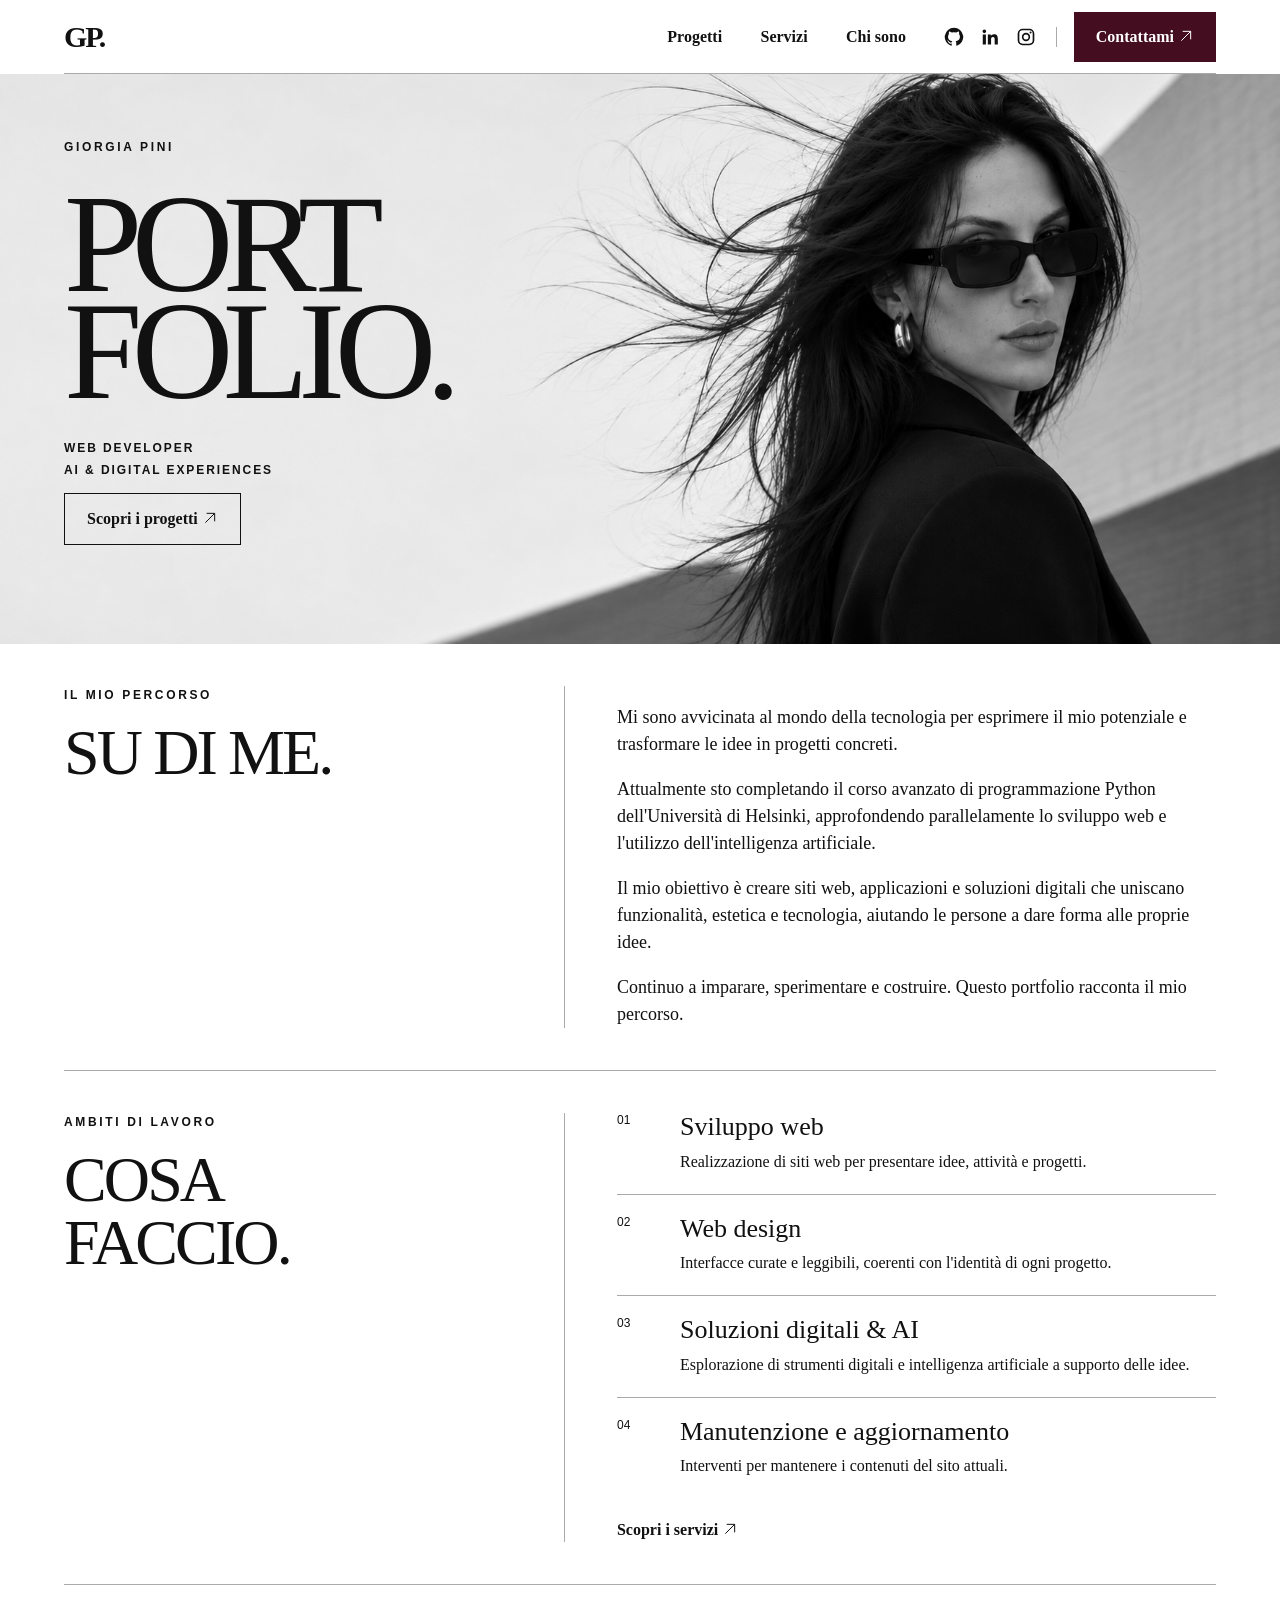
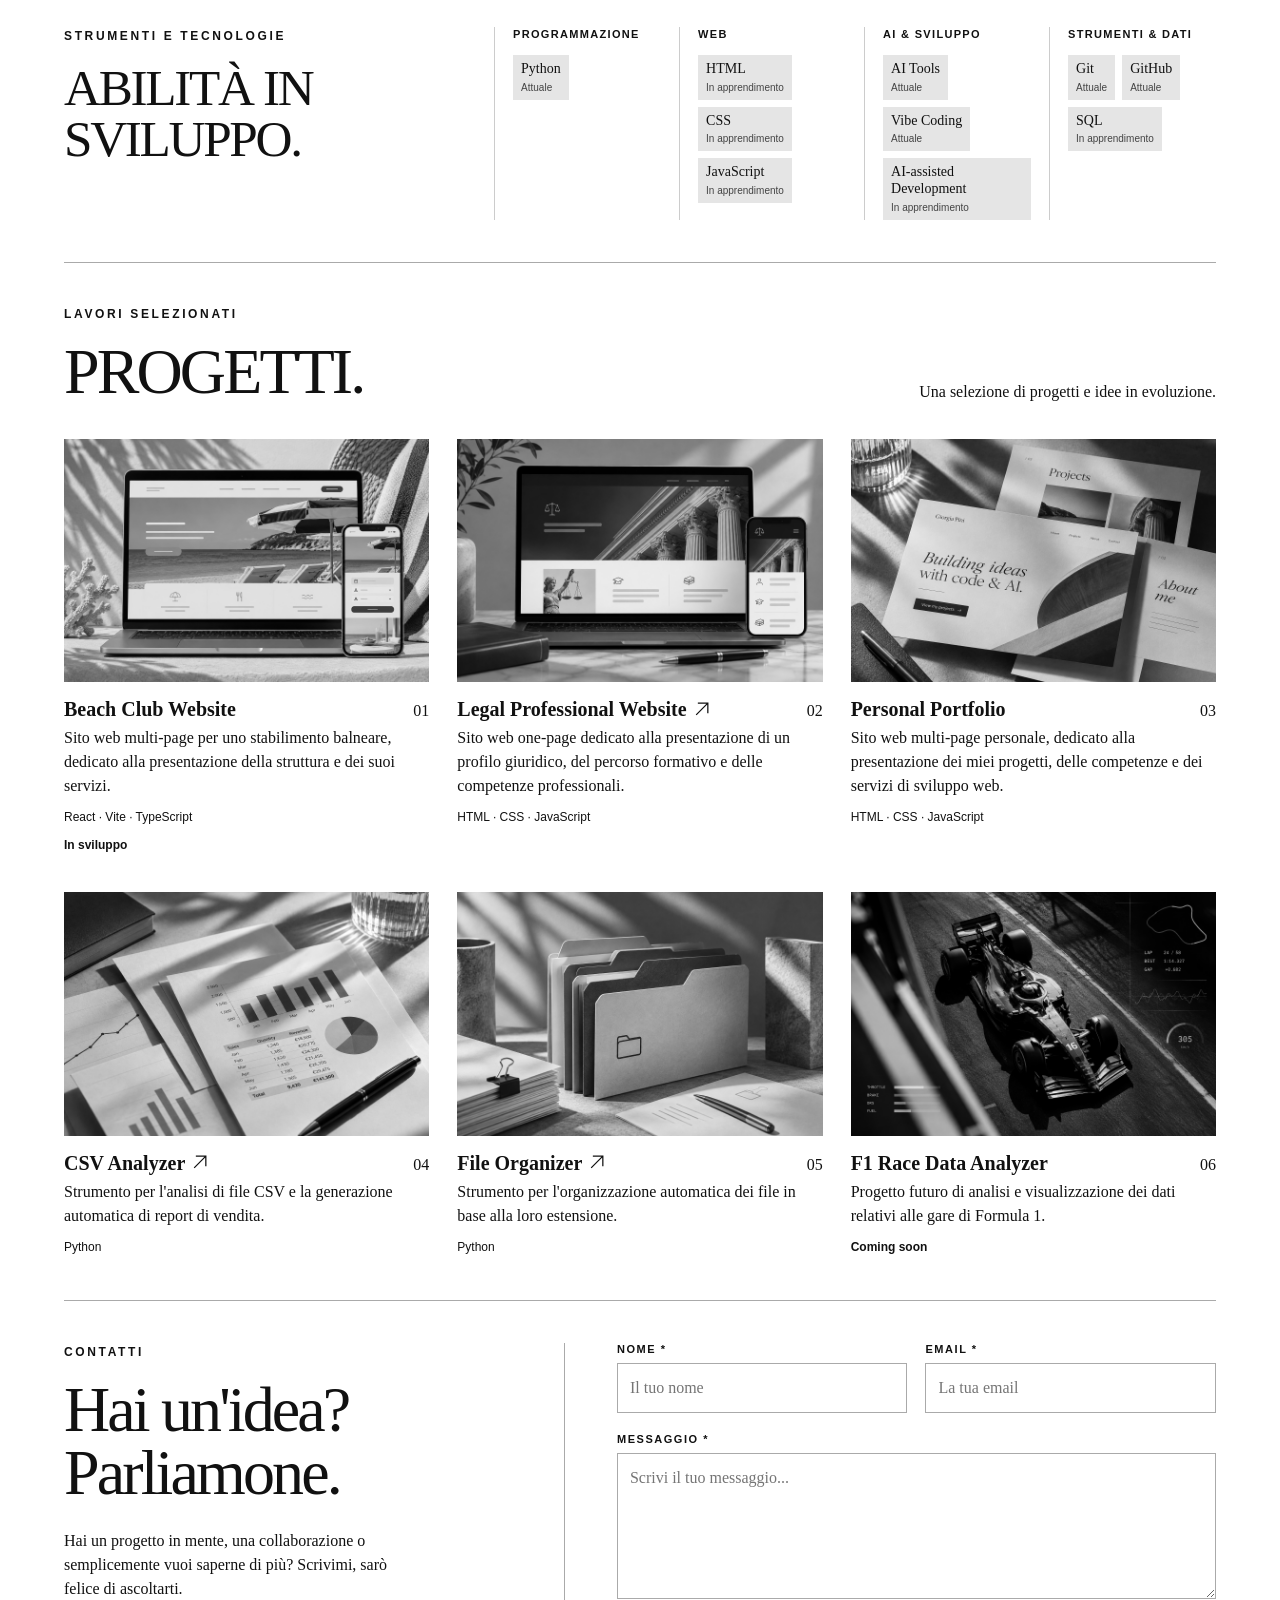
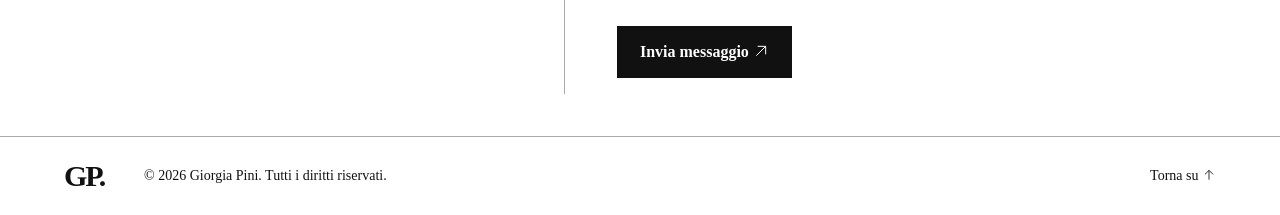
==== commit 3bd72dc4: "Fix arrow icons and add Instagram profile links" ====
--- a/index.html
+++ b/index.html
@@ -1,6 +1,6 @@
-<!doctype html><html lang="it"><head><meta charset="utf-8"><meta name="viewport" content="width=device-width, initial-scale=1"><meta name="description" content="Portfolio di Giorgia Pini: sviluppo web e soluzioni digitali."><title>Giorgia Pini — Web Developer</title><link rel="stylesheet" href="css/style.css"><script src="js/main.js" defer></script></head><body><a class="skip-link" href="#main">Vai al contenuto</a><header id="top"><nav class="container nav" aria-label="Navigazione principale"><a class="brand" href="index.html">GP.</a><button class="menu-toggle" type="button" aria-expanded="false" aria-controls="nav-links" aria-label="Apri menu"><span></span><span></span></button><ul class="nav-links" id="nav-links"><li><a href="index.html#projects">Progetti</a></li><li><a href="servizi.html">Servizi</a></li><li><a href="index.html#about">Chi sono</a></li><li class="nav-socials"><div class="socials" aria-label="Social"><a href="https://github.com/giorgiapini" aria-label="GitHub"><svg viewBox="0 0 24 24" aria-hidden="true"><path fill="currentColor" d="M12 .9a11.1 11.1 0 0 0-3.51 21.63c.55.1.76-.24.76-.53v-2.13c-3.1.67-3.76-1.32-3.76-1.32-.5-1.28-1.24-1.62-1.24-1.62-1.01-.69.08-.68.08-.68 1.12.08 1.71 1.15 1.71 1.15.99 1.7 2.6 1.21 3.23.93.1-.72.39-1.21.7-1.49-2.48-.28-5.1-1.24-5.1-5.51 0-1.22.44-2.21 1.15-2.99-.12-.28-.5-1.42.11-2.95 0 0 .94-.3 3.06 1.14a10.6 10.6 0 0 1 5.57 0c2.12-1.44 3.06-1.14 3.06-1.14.61 1.53.23 2.67.11 2.95.72.78 1.15 1.77 1.15 2.99 0 4.28-2.62 5.22-5.12 5.5.4.35.76 1.02.76 2.06V22c0 .29.2.64.77.53A11.1 11.1 0 0 0 12 .9Z"/></svg></a><a href="https://www.linkedin.com/in/giorgia-pini-b1655030b/" aria-label="LinkedIn"><svg viewBox="0 0 24 24" aria-hidden="true"><path fill="currentColor" d="M5.2 3a2.2 2.2 0 1 0 0 4.4 2.2 2.2 0 0 0 0-4.4ZM3.3 9h3.8v12H3.3V9Zm6.1 0h3.6v1.6h.1c.5-.9 1.8-1.9 3.7-1.9 3.9 0 4.6 2.5 4.6 5.8V21h-3.8v-5.8c0-1.4 0-3.2-2-3.2s-2.3 1.5-2.3 3.1V21H9.4V9Z"/></svg></a><span class="social-unlinked" role="img" aria-label="Instagram"><svg viewBox="0 0 24 24" aria-hidden="true"><rect x="3" y="3" width="18" height="18" rx="5" fill="none" stroke="currentColor" stroke-width="2"/><circle cx="12" cy="12" r="4" fill="none" stroke="currentColor" stroke-width="2"/><circle cx="17.5" cy="6.5" r="1.2" fill="currentColor"/></svg></span></div></li><li><a class="nav-contact" href="index.html#contact">Contattami ↗</a></li></ul></nav></header><main id="main"><section class="hero"><img class="hero-image" src="assets/images/hero-portrait.png" alt="Ritratto di Giorgia Pini"><div class="container hero-content"><p class="eyebrow">GIORGIA PINI</p><h1>PORT<br>FOLIO.</h1><p class="hero-subtitle">WEB DEVELOPER<br>AI &amp; DIGITAL EXPERIENCES</p><a class="button button-outline" href="#projects">Scopri i progetti ↗</a></div></section>
+<!doctype html><html lang="it"><head><meta charset="utf-8"><meta name="viewport" content="width=device-width, initial-scale=1"><meta name="description" content="Portfolio di Giorgia Pini: sviluppo web e soluzioni digitali."><title>Giorgia Pini — Web Developer</title><link rel="stylesheet" href="css/style.css"><script src="js/main.js" defer></script></head><body><a class="skip-link" href="#main">Vai al contenuto</a><header id="top"><nav class="container nav" aria-label="Navigazione principale"><a class="brand" href="index.html">GP.</a><button class="menu-toggle" type="button" aria-expanded="false" aria-controls="nav-links" aria-label="Apri menu"><span></span><span></span></button><ul class="nav-links" id="nav-links"><li><a href="index.html#projects">Progetti</a></li><li><a href="servizi.html">Servizi</a></li><li><a href="index.html#about">Chi sono</a></li><li class="nav-socials"><div class="socials" aria-label="Social"><a href="https://github.com/giorgiapini" aria-label="GitHub"><svg viewBox="0 0 24 24" aria-hidden="true"><path fill="currentColor" d="M12 .9a11.1 11.1 0 0 0-3.51 21.63c.55.1.76-.24.76-.53v-2.13c-3.1.67-3.76-1.32-3.76-1.32-.5-1.28-1.24-1.62-1.24-1.62-1.01-.69.08-.68.08-.68 1.12.08 1.71 1.15 1.71 1.15.99 1.7 2.6 1.21 3.23.93.1-.72.39-1.21.7-1.49-2.48-.28-5.1-1.24-5.1-5.51 0-1.22.44-2.21 1.15-2.99-.12-.28-.5-1.42.11-2.95 0 0 .94-.3 3.06 1.14a10.6 10.6 0 0 1 5.57 0c2.12-1.44 3.06-1.14 3.06-1.14.61 1.53.23 2.67.11 2.95.72.78 1.15 1.77 1.15 2.99 0 4.28-2.62 5.22-5.12 5.5.4.35.76 1.02.76 2.06V22c0 .29.2.64.77.53A11.1 11.1 0 0 0 12 .9Z"/></svg></a><a href="https://www.linkedin.com/in/giorgia-pini-b1655030b/" aria-label="LinkedIn"><svg viewBox="0 0 24 24" aria-hidden="true"><path fill="currentColor" d="M5.2 3a2.2 2.2 0 1 0 0 4.4 2.2 2.2 0 0 0 0-4.4ZM3.3 9h3.8v12H3.3V9Zm6.1 0h3.6v1.6h.1c.5-.9 1.8-1.9 3.7-1.9 3.9 0 4.6 2.5 4.6 5.8V21h-3.8v-5.8c0-1.4 0-3.2-2-3.2s-2.3 1.5-2.3 3.1V21H9.4V9Z"/></svg></a><a class="social-unlinked" href="https://www.instagram.com/giorgiapini_web/" target="_blank" rel="noopener noreferrer" aria-label="Instagram di Giorgia Pini"><svg viewBox="0 0 24 24" aria-hidden="true"><rect x="3" y="3" width="18" height="18" rx="5" fill="none" stroke="currentColor" stroke-width="2"/><circle cx="12" cy="12" r="4" fill="none" stroke="currentColor" stroke-width="2"/><circle cx="17.5" cy="6.5" r="1.2" fill="currentColor"/></svg></a></div></li><li><a class="nav-contact" href="index.html#contact">Contattami <svg width="1em" height="1em" viewBox="0 0 24 24" fill="none" stroke="currentColor" stroke-width="1.5" aria-hidden="true" style="vertical-align: -0.125em"><path d="M5 19 19 5M7 5h12v12"/></svg></a></li></ul></nav></header><main id="main"><section class="hero"><img class="hero-image" src="assets/images/hero-portrait.png" alt="Ritratto di Giorgia Pini"><div class="container hero-content"><p class="eyebrow">GIORGIA PINI</p><h1>PORT<br>FOLIO.</h1><p class="hero-subtitle">WEB DEVELOPER<br>AI &amp; DIGITAL EXPERIENCES</p><a class="button button-outline" href="#projects"><span>Scopri i progetti <svg width="1em" height="1em" viewBox="0 0 24 24" fill="none" stroke="currentColor" stroke-width="1.5" aria-hidden="true" style="vertical-align: -0.125em"><path d="M5 19 19 5M7 5h12v12"/></svg></span></a></div></section>
 <section class="section container split" id="about"><div><p class="eyebrow">IL MIO PERCORSO</p><h2>SU DI ME.</h2></div><div class="split-content about-copy"><p>Mi sono avvicinata al mondo della tecnologia per esprimere il mio potenziale e trasformare le idee in progetti concreti.</p><p>Attualmente sto completando il corso avanzato di programmazione Python dell'Università di Helsinki, approfondendo parallelamente lo sviluppo web e l'utilizzo dell'intelligenza artificiale.</p><p>Il mio obiettivo è creare siti web, applicazioni e soluzioni digitali che uniscano funzionalità, estetica e tecnologia, aiutando le persone a dare forma alle proprie idee.</p><p>Continuo a imparare, sperimentare e costruire. Questo portfolio racconta il mio percorso.</p></div></section>
-<section class="section container split"><div><p class="eyebrow">AMBITI DI LAVORO</p><h2>COSA<br>FACCIO.</h2></div><div class="split-content service-list"><article><span>01</span><div><h3>Sviluppo web</h3><p>Realizzazione di siti web per presentare idee, attività e progetti.</p></div></article><article><span>02</span><div><h3>Web design</h3><p>Interfacce curate e leggibili, coerenti con l'identità di ogni progetto.</p></div></article><article><span>03</span><div><h3>Soluzioni digitali &amp; AI</h3><p>Esplorazione di strumenti digitali e intelligenza artificiale a supporto delle idee.</p></div></article><article><span>04</span><div><h3>Manutenzione e aggiornamento</h3><p>Interventi per mantenere i contenuti del sito attuali.</p></div></article><a class="text-link" href="servizi.html">Scopri i servizi ↗</a></div></section>
+<section class="section container split"><div><p class="eyebrow">AMBITI DI LAVORO</p><h2>COSA<br>FACCIO.</h2></div><div class="split-content service-list"><article><span>01</span><div><h3>Sviluppo web</h3><p>Realizzazione di siti web per presentare idee, attività e progetti.</p></div></article><article><span>02</span><div><h3>Web design</h3><p>Interfacce curate e leggibili, coerenti con l'identità di ogni progetto.</p></div></article><article><span>03</span><div><h3>Soluzioni digitali &amp; AI</h3><p>Esplorazione di strumenti digitali e intelligenza artificiale a supporto delle idee.</p></div></article><article><span>04</span><div><h3>Manutenzione e aggiornamento</h3><p>Interventi per mantenere i contenuti del sito attuali.</p></div></article><a class="text-link" href="servizi.html">Scopri i servizi <svg width="1em" height="1em" viewBox="0 0 24 24" fill="none" stroke="currentColor" stroke-width="1.5" aria-hidden="true" style="vertical-align: -0.125em"><path d="M5 19 19 5M7 5h12v12"/></svg></a></div></section>
 <section class="section container skills-section" id="skills"><div><p class="eyebrow">STRUMENTI E TECNOLOGIE</p><h2>ABILITÀ IN<br>SVILUPPO.</h2></div><div class="skills-categories"><div class="skill-category"><h3>Programmazione</h3><ul><li>Python <span>Attuale</span></li></ul></div><div class="skill-category"><h3>Web</h3><ul><li>HTML <span>In apprendimento</span></li><li>CSS <span>In apprendimento</span></li><li>JavaScript <span>In apprendimento</span></li></ul></div><div class="skill-category"><h3>AI &amp; sviluppo</h3><ul><li>AI Tools <span>Attuale</span></li><li>Vibe Coding <span>Attuale</span></li><li>AI-assisted Development <span>In apprendimento</span></li></ul></div><div class="skill-category"><h3>Strumenti &amp; dati</h3><ul><li>Git <span>Attuale</span></li><li>GitHub <span>Attuale</span></li><li>SQL <span>In apprendimento</span></li></ul></div></div></section>
-<section class="section container" id="projects"><div class="section-top"><div><p class="eyebrow">LAVORI SELEZIONATI</p><h2>PROGETTI.</h2></div><p>Una selezione di progetti e idee in evoluzione.</p></div><div class="project-grid"><article><img src="assets/images/spiaggia.png" alt="Immagine illustrativa: Beach Club Website" loading="lazy"><div class="project-line"><h3>Beach Club Website</h3><span>01</span></div><p>Sito web multi-page per uno stabilimento balneare, dedicato alla presentazione della struttura e dei suoi servizi.</p><p class="project-tech">React · Vite · TypeScript</p><p class="project-state">In sviluppo</p></article><article><img src="assets/images/legale.png" alt="Immagine illustrativa: Legal Professional Website" loading="lazy"><div class="project-line"><h3><a href="https://giorgiapini.github.io/federica-pelucchi/" target="_blank" rel="noopener noreferrer">Legal Professional Website <span aria-hidden="true">↗</span><span class="project-link-note"> (si apre in una nuova scheda)</span></a></h3><span>02</span></div><p>Sito web one-page dedicato alla presentazione di un profilo giuridico, del percorso formativo e delle competenze professionali.</p><p class="project-tech">HTML · CSS · JavaScript</p></article><article><img src="assets/images/portfolio.png" alt="Immagine illustrativa: Personal Portfolio" loading="lazy"><div class="project-line"><h3>Personal Portfolio</h3><span>03</span></div><p>Sito web multi-page personale, dedicato alla presentazione dei miei progetti, delle competenze e dei servizi di sviluppo web.</p><p class="project-tech">HTML · CSS · JavaScript</p></article><article><img src="assets/images/csv-analyzer.png" alt="Immagine illustrativa: CSV Analyzer" loading="lazy"><div class="project-line"><h3><a href="https://github.com/giorgiapini/csv-analyzer" target="_blank" rel="noopener noreferrer">CSV Analyzer <span aria-hidden="true">↗</span><span class="project-link-note"> (si apre in una nuova scheda)</span></a></h3><span>04</span></div><p>Strumento per l'analisi di file CSV e la generazione automatica di report di vendita.</p><p class="project-tech">Python</p></article><article><img src="assets/images/file-organizer.png" alt="Immagine illustrativa: File Organizer" loading="lazy"><div class="project-line"><h3><a href="https://github.com/giorgiapini/file-organizer" target="_blank" rel="noopener noreferrer">File Organizer <span aria-hidden="true">↗</span><span class="project-link-note"> (si apre in una nuova scheda)</span></a></h3><span>05</span></div><p>Strumento per l'organizzazione automatica dei file in base alla loro estensione.</p><p class="project-tech">Python</p></article><article><img src="assets/images/F1.png" alt="Immagine illustrativa: F1 Race Data Analyzer" loading="lazy"><div class="project-line"><h3>F1 Race Data Analyzer</h3><span>06</span></div><p>Progetto futuro di analisi e visualizzazione dei dati relativi alle gare di Formula 1.</p><p class="project-state">Coming soon</p></article></div></section>
-<section class="section container split contact" id="contact"><div><p class="eyebrow">CONTATTI</p><h2>Hai un'idea?<br>Parliamone.</h2><p>Hai un progetto in mente, una collaborazione o semplicemente vuoi saperne di più? Scrivimi, sarò felice di ascoltarti.</p></div><form class="split-content contact-form" id="contact-form" action="https://api.web3forms.com/submit" method="POST"><input type="hidden" name="access_key" value="509272a5-afc4-46cb-b0f6-1a2265cd4d4f"><div class="form-row"><div><label for="name">NOME *</label><input id="name" name="name" autocomplete="name" placeholder="Il tuo nome" required></div><div><label for="email">EMAIL *</label><input id="email" name="email" type="email" autocomplete="email" placeholder="La tua email" required></div></div><div><label for="message">MESSAGGIO *</label><textarea id="message" name="message" rows="5" placeholder="Scrivi il tuo messaggio..." required></textarea></div><button class="button button-dark" type="submit">Invia messaggio ↗</button><p id="form-status" role="status" aria-live="polite"></p></form></section></main><footer><div class="container footer-inner"><a class="brand" href="index.html">GP.</a><p>© <span id="year">2026</span> Giorgia Pini. Tutti i diritti riservati.</p><a href="#top">Torna su ↑</a></div></footer></body></html>+<section class="section container" id="projects"><div class="section-top"><div><p class="eyebrow">LAVORI SELEZIONATI</p><h2>PROGETTI.</h2></div><p>Una selezione di progetti e idee in evoluzione.</p></div><div class="project-grid"><article><img src="assets/images/spiaggia.png" alt="Immagine illustrativa: Beach Club Website" loading="lazy"><div class="project-line"><h3>Beach Club Website</h3><span>01</span></div><p>Sito web multi-page per uno stabilimento balneare, dedicato alla presentazione della struttura e dei suoi servizi.</p><p class="project-tech">React · Vite · TypeScript</p><p class="project-state">In sviluppo</p></article><article><img src="assets/images/legale.png" alt="Immagine illustrativa: Legal Professional Website" loading="lazy"><div class="project-line"><h3><a href="https://giorgiapini.github.io/federica-pelucchi/" target="_blank" rel="noopener noreferrer">Legal Professional Website <svg width="1em" height="1em" viewBox="0 0 24 24" fill="none" stroke="currentColor" stroke-width="1.5" aria-hidden="true" style="vertical-align: -0.125em"><path d="M5 19 19 5M7 5h12v12"/></svg><span class="project-link-note"> (si apre in una nuova scheda)</span></a></h3><span>02</span></div><p>Sito web one-page dedicato alla presentazione di un profilo giuridico, del percorso formativo e delle competenze professionali.</p><p class="project-tech">HTML · CSS · JavaScript</p></article><article><img src="assets/images/portfolio.png" alt="Immagine illustrativa: Personal Portfolio" loading="lazy"><div class="project-line"><h3>Personal Portfolio</h3><span>03</span></div><p>Sito web multi-page personale, dedicato alla presentazione dei miei progetti, delle competenze e dei servizi di sviluppo web.</p><p class="project-tech">HTML · CSS · JavaScript</p></article><article><img src="assets/images/csv-analyzer.png" alt="Immagine illustrativa: CSV Analyzer" loading="lazy"><div class="project-line"><h3><a href="https://github.com/giorgiapini/csv-analyzer" target="_blank" rel="noopener noreferrer">CSV Analyzer <svg width="1em" height="1em" viewBox="0 0 24 24" fill="none" stroke="currentColor" stroke-width="1.5" aria-hidden="true" style="vertical-align: -0.125em"><path d="M5 19 19 5M7 5h12v12"/></svg><span class="project-link-note"> (si apre in una nuova scheda)</span></a></h3><span>04</span></div><p>Strumento per l'analisi di file CSV e la generazione automatica di report di vendita.</p><p class="project-tech">Python</p></article><article><img src="assets/images/file-organizer.png" alt="Immagine illustrativa: File Organizer" loading="lazy"><div class="project-line"><h3><a href="https://github.com/giorgiapini/file-organizer" target="_blank" rel="noopener noreferrer">File Organizer <svg width="1em" height="1em" viewBox="0 0 24 24" fill="none" stroke="currentColor" stroke-width="1.5" aria-hidden="true" style="vertical-align: -0.125em"><path d="M5 19 19 5M7 5h12v12"/></svg><span class="project-link-note"> (si apre in una nuova scheda)</span></a></h3><span>05</span></div><p>Strumento per l'organizzazione automatica dei file in base alla loro estensione.</p><p class="project-tech">Python</p></article><article><img src="assets/images/F1.png" alt="Immagine illustrativa: F1 Race Data Analyzer" loading="lazy"><div class="project-line"><h3>F1 Race Data Analyzer</h3><span>06</span></div><p>Progetto futuro di analisi e visualizzazione dei dati relativi alle gare di Formula 1.</p><p class="project-state">Coming soon</p></article></div></section>
+<section class="section container split contact" id="contact"><div><p class="eyebrow">CONTATTI</p><h2>Hai un'idea?<br>Parliamone.</h2><p>Hai un progetto in mente, una collaborazione o semplicemente vuoi saperne di più? Scrivimi, sarò felice di ascoltarti.</p></div><form class="split-content contact-form" id="contact-form" action="https://api.web3forms.com/submit" method="POST"><input type="hidden" name="access_key" value="509272a5-afc4-46cb-b0f6-1a2265cd4d4f"><div class="form-row"><div><label for="name">NOME *</label><input id="name" name="name" autocomplete="name" placeholder="Il tuo nome" required></div><div><label for="email">EMAIL *</label><input id="email" name="email" type="email" autocomplete="email" placeholder="La tua email" required></div></div><div><label for="message">MESSAGGIO *</label><textarea id="message" name="message" rows="5" placeholder="Scrivi il tuo messaggio..." required></textarea></div><button class="button button-dark" type="submit"><span>Invia messaggio <svg width="1em" height="1em" viewBox="0 0 24 24" fill="none" stroke="currentColor" stroke-width="1.5" aria-hidden="true" style="vertical-align: -0.125em"><path d="M5 19 19 5M7 5h12v12"/></svg></span></button><p id="form-status" role="status" aria-live="polite"></p></form></section></main><footer><div class="container footer-inner"><a class="brand" href="index.html">GP.</a><p>© <span id="year">2026</span> Giorgia Pini. Tutti i diritti riservati.</p><a href="#top">Torna su <svg width="1em" height="1em" viewBox="0 0 24 24" fill="none" stroke="currentColor" stroke-width="1.5" aria-hidden="true" style="vertical-align: -0.125em"><path d="M12 20V4M5 11l7-7 7 7"/></svg></a></div></footer></body></html>
